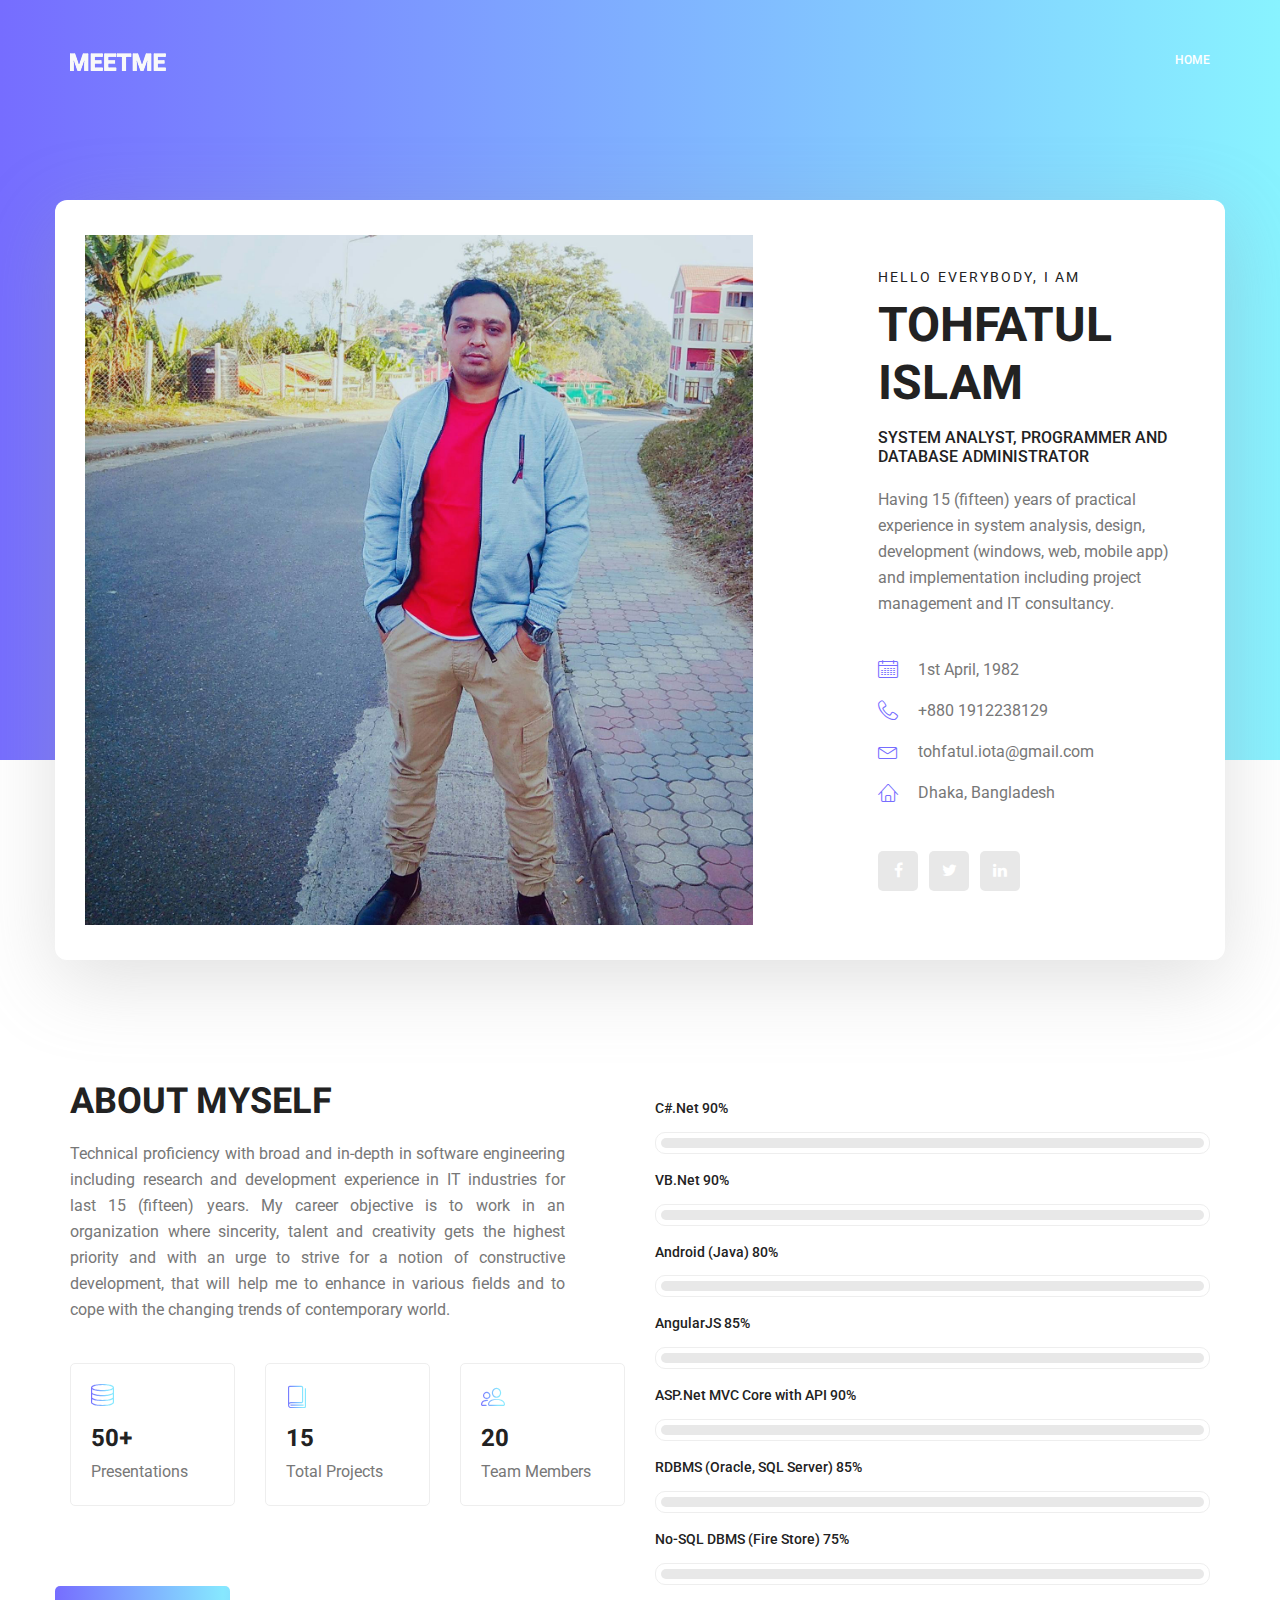
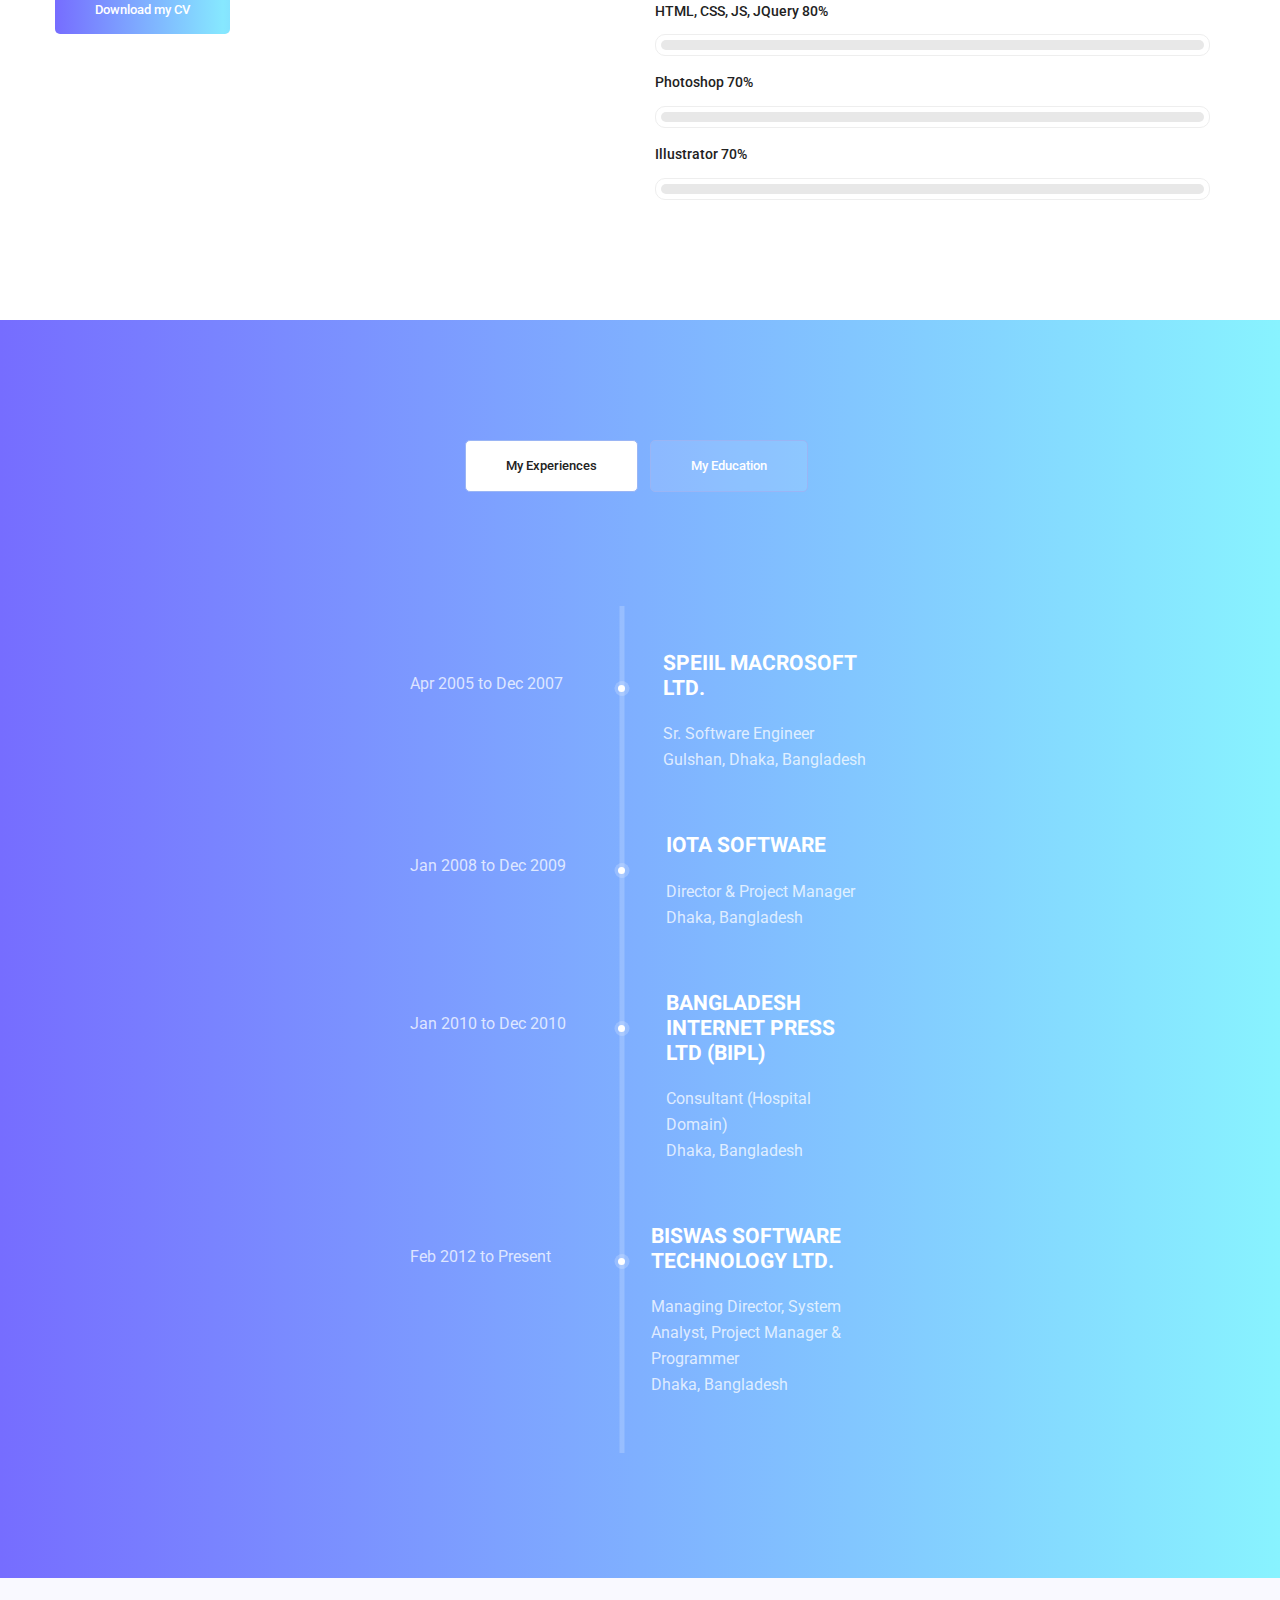
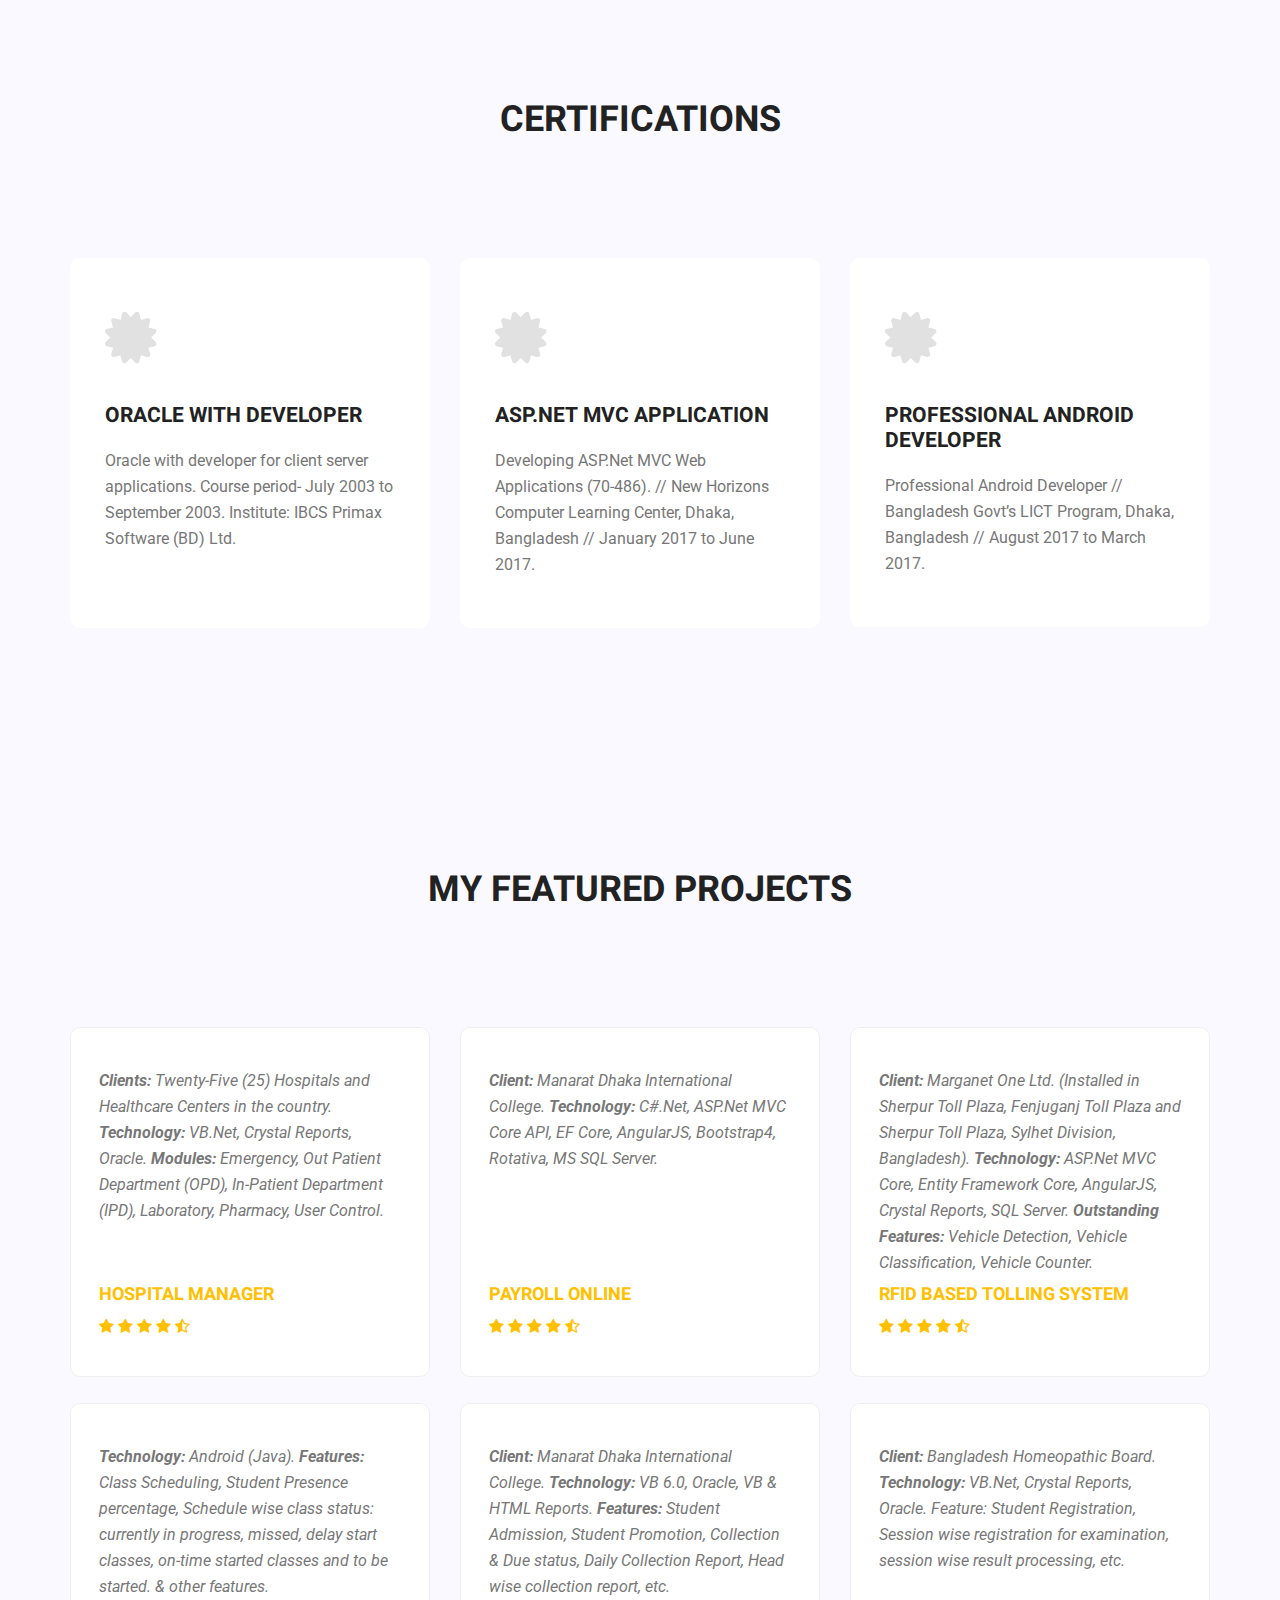
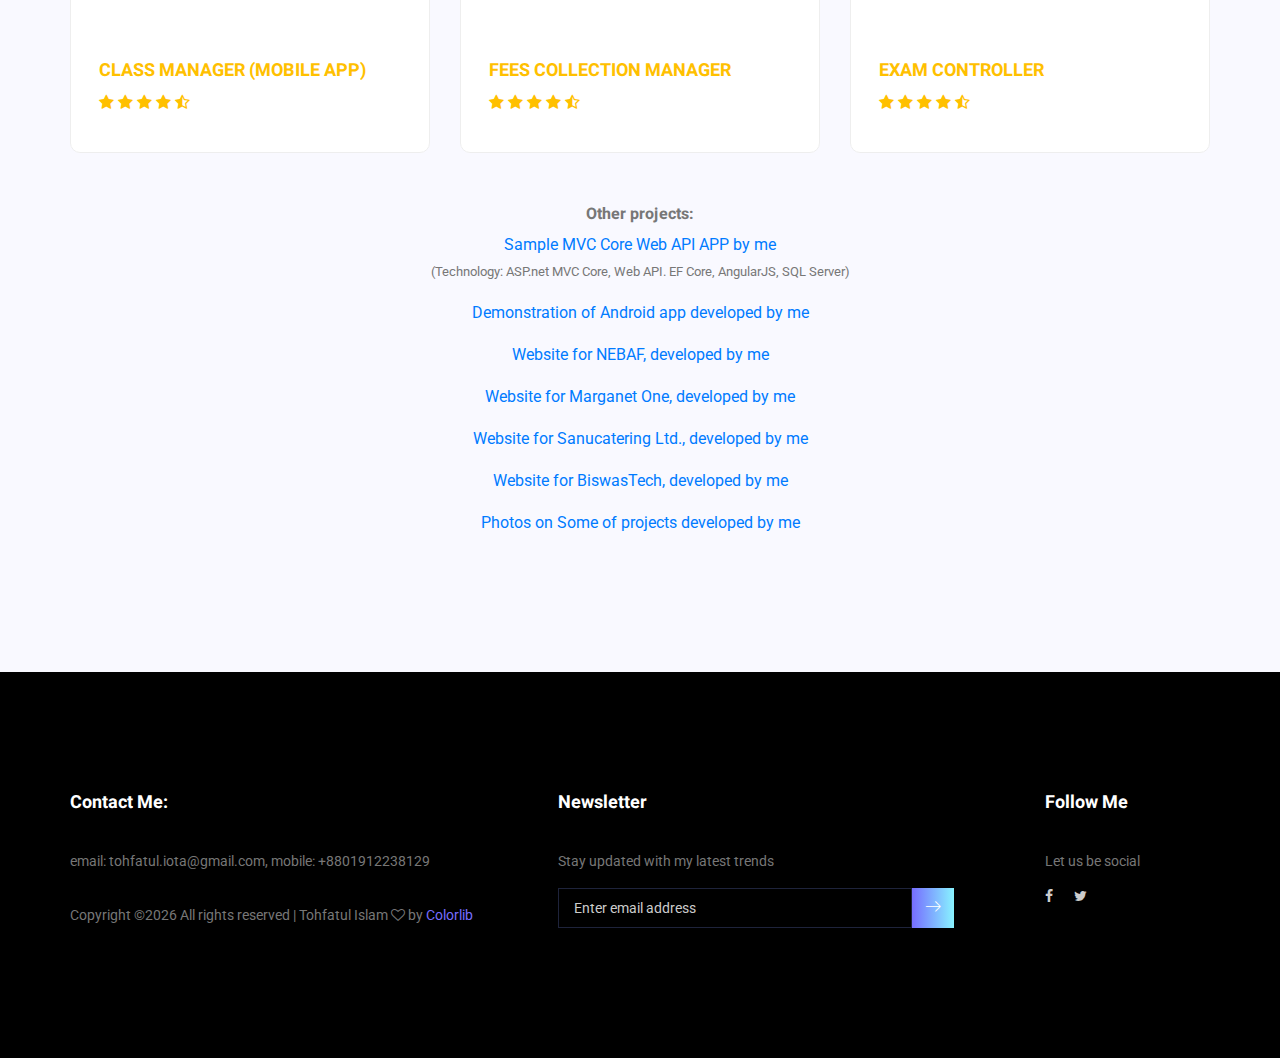
==== index.html @ cbce6e8f "Initial" ====
<!doctype html>
<html lang="en">
    <head>
        <!-- Required meta tags -->
        <meta charset="utf-8">
		<meta name="viewport" content="width=device-width, initial-scale=1, shrink-to-fit=no">
		<meta name="author" content="Tohfatul Islam, Mob- 01912238129" />
		<meta name="description" content="Software Engineer, Bangladeshi Software Engineer, Dot Net Developer in Bangladesh, 
		Software Development in Bangladesh, Bangladeshi Web Developer, Professional web developer in bangladesh, Mobile App Developer in Bangladesh, Android Expert in Bangladesh, Bangladeshi Expert Programmer" />
        <link rel="icon" href="img/favicon.png" type="image/png">
        <title>Tohfatul Islam</title>
        <!-- Bootstrap CSS -->
        <link rel="stylesheet" href="css/bootstrap.css">
        <link rel="stylesheet" href="vendors/linericon/style.css">
        <link rel="stylesheet" href="css/font-awesome.min.css">
        <link rel="stylesheet" href="vendors/owl-carousel/owl.carousel.min.css">
        <link rel="stylesheet" href="vendors/lightbox/simpleLightbox.css">
        <link rel="stylesheet" href="vendors/nice-select/css/nice-select.css">
        <link rel="stylesheet" href="vendors/animate-css/animate.css">
        <link rel="stylesheet" href="vendors/popup/magnific-popup.css">
        <link rel="stylesheet" href="vendors/flaticon/flaticon.css">
        <!-- main css -->
        <link rel="stylesheet" href="css/style.css">
        <link rel="stylesheet" href="css/responsive.css">
    </head>
    <body>
        
        <!--================Header Menu Area =================-->
        <header class="header_area">
            <div class="main_menu">
            	<nav class="navbar navbar-expand-lg navbar-light">
					<div class="container box_1620">
						<!-- Brand and toggle get grouped for better mobile display -->
						<a class="navbar-brand logo_h" href="index.html"><img src="img/logo.png" alt=""></a>
						<button class="navbar-toggler" type="button" data-toggle="collapse" data-target="#navbarSupportedContent" aria-controls="navbarSupportedContent" aria-expanded="false" aria-label="Toggle navigation">
							<span class="icon-bar"></span>
							<span class="icon-bar"></span>
							<span class="icon-bar"></span>
						</button>
						<!-- Collect the nav links, forms, and other content for toggling -->
						<div class="collapse navbar-collapse offset" id="navbarSupportedContent">
							<ul class="nav navbar-nav menu_nav ml-auto">
								<li class="nav-item active"><a class="nav-link" href="index.html">Home</a></li> 
																																
							</ul>
						</div> 
					</div>
            	</nav>
            </div>
        </header>
        <!--================Header Menu Area =================-->
        
        <!--================Home Banner Area =================-->
        <section class="home_banner_area">
           	<div class="container box_1620">
           		<div class="banner_inner d-flex align-items-center">
					<div class="banner_content">
						<div class="media">
							<div class="d-flex">
								<img src="img/pp2.jpg" alt="Tohfatul Islam" height="690" width="668">
							</div>
							<div class="media-body">
								<div class="personal_text">
									<h6>Hello Everybody, I am</h6>
									<h3>Tohfatul Islam</h3>
									<h4>System Analyst, Programmer and Database Administrator</h4>
									<p>Having 15 (fifteen) years of practical experience in system analysis, design, development (windows, web, mobile app) and implementation including project management and IT consultancy.</p>
									<ul class="list basic_info">
										<li><a href="#"><i class="lnr lnr-calendar-full"></i> 1st April, 1982</a></li>
										<li><a href="#"><i class="lnr lnr-phone-handset"></i> +880 1912238129</a></li>
										<li><a href="#"><i class="lnr lnr-envelope"></i> tohfatul.iota@gmail.com</a></li>
										<li><a href="#"><i class="lnr lnr-home"></i> Dhaka, Bangladesh</a></li>
									</ul>
									<ul class="list personal_social">
										<li><a href="https://www.facebook.com/tohfatul"><i class="fa fa-facebook"></i></a></li>
										<li><a href="https://twitter.com/TohfatulM"><i class="fa fa-twitter"></i></a></li>
										<li><a href="https://www.linkedin.com/in/tohfatul-islam-b276b016/"><i class="fa fa-linkedin"></i></a></li>
									</ul>
								</div>
							</div>
						</div>
					</div>
				</div>
            </div>
        </section>
        <!--================End Home Banner Area =================-->
        
        <!--================Welcome Area =================-->
        <section class="welcome_area p_120">
        	<div class="container">
        		<div class="row welcome_inner">
        			<div class="col-lg-6">
        				<div class="welcome_text">
        					<h4>About Myself</h4>
        					<p style="text-align:justify">Technical proficiency with broad and in-depth in software engineering including research and development experience in IT industries for last 15 (fifteen) years. My career objective is to work in an organization where sincerity, talent and creativity gets the highest priority and with an urge to strive 
								for a notion of constructive development, that will help me to enhance in various fields and to cope with the changing trends of contemporary world.</p>
        					<div class="row">
        						<div class="col-md-4">
        							<div class="wel_item">
        								<i class="lnr lnr-database"></i>
        								<h4>50+</h4>
        								<p>Presentations</p>
        							</div>
        						</div>
        						<div class="col-md-4">
        							<div class="wel_item">
        								<i class="lnr lnr-book"></i>
        								<h4>15</h4>
        								<p>Total Projects</p>
        							</div>
        						</div>
        						<div class="col-md-4">
        							<div class="wel_item">
        								<i class="lnr lnr-users"></i>
        								<h4>20</h4>
        								<p>Team Members</p>
        							</div>
        						</div>
							</div>
							<div class="row">
									<div class="more_btn">
										<a class="main_btn" href="docs/tohfatul_cv.docx">Download my CV</a>
									</div>								
							</div>
        				</div>
        			</div>
        			<div class="col-lg-6">
        				<div class="tools_expert">
        					<div class="skill_main">
								<div class="skill_item">
									<h4>C#.Net <span class="counter">90</span>%</h4>
									<div class="progress_br">
										<div class="progress">
											<div class="progress-bar" role="progressbar" aria-valuenow="90" aria-valuemin="0" aria-valuemax="100"></div>
										</div>
									</div>
								</div>

								<div class="skill_item">
									<h4>VB.Net <span class="counter">90</span>%</h4>
									<div class="progress_br">
										<div class="progress">
											<div class="progress-bar" role="progressbar" aria-valuenow="90" aria-valuemin="0" aria-valuemax="100"></div>
										</div>
									</div>
								</div>

								<div class="skill_item">
									<h4>Android (Java) <span class="counter">80</span>%</h4>
									<div class="progress_br">
										<div class="progress">
											<div class="progress-bar" role="progressbar" aria-valuenow="80" aria-valuemin="0" aria-valuemax="100"></div>
										</div>
									</div>
								</div>

								<div class="skill_item">
									<h4>AngularJS <span class="counter">85</span>%</h4>
									<div class="progress_br">
										<div class="progress">
											<div class="progress-bar" role="progressbar" aria-valuenow="85" aria-valuemin="0" aria-valuemax="100"></div>
										</div>
									</div>
								</div>

								<div class="skill_item">
									<h4>ASP.Net MVC Core with API <span class="counter">90</span>%</h4>
									<div class="progress_br">
										<div class="progress">
											<div class="progress-bar" role="progressbar" aria-valuenow="90" aria-valuemin="0" aria-valuemax="100"></div>
										</div>
									</div>
								</div>

								<div class="skill_item">
									<h4>RDBMS (Oracle, SQL Server) <span class="counter">85</span>%</h4>
									<div class="progress_br">
										<div class="progress">
											<div class="progress-bar" role="progressbar" aria-valuenow="85" aria-valuemin="0" aria-valuemax="100"></div>
										</div>
									</div>
								</div>

								<div class="skill_item">
									<h4>No-SQL DBMS (Fire Store) <span class="counter">75</span>%</h4>
									<div class="progress_br">
										<div class="progress">
											<div class="progress-bar" role="progressbar" aria-valuenow="75" aria-valuemin="0" aria-valuemax="100"></div>
										</div>
									</div>
								</div>

								<div class="skill_item">
									<h4>HTML, CSS, JS, JQuery <span class="counter">80</span>%</h4>
									<div class="progress_br">
										<div class="progress">
											<div class="progress-bar" role="progressbar" aria-valuenow="80" aria-valuemin="0" aria-valuemax="100"></div>
										</div>
									</div>
								</div>

								<div class="skill_item">
									<h4>Photoshop <span class="counter">70</span>%</h4>
									<div class="progress_br">
										<div class="progress">
											<div class="progress-bar" role="progressbar" aria-valuenow="70" aria-valuemin="0" aria-valuemax="100"></div>
										</div>
									</div>
								</div>
								<div class="skill_item">
									<h4>Illustrator <span class="counter">70</span>%</h4>
									<div class="progress_br">
										<div class="progress">
											<div class="progress-bar" role="progressbar" aria-valuenow="70" aria-valuemin="0" aria-valuemax="100"></div>
										</div>
									</div>
								</div>
																
							</div>
        				</div>
        			</div>
        		</div>
        	</div>
        </section>
        <!--================End Welcome Area =================-->
        
        <!--================My Tabs Area =================-->
        <section class="mytabs_area p_120">
        	<div class="container">
        		<div class="tabs_inner">
					<ul class="nav nav-tabs" id="myTab" role="tablist">
						<li class="nav-item">
							<a class="nav-link active" id="home-tab" data-toggle="tab" href="#home" role="tab" aria-controls="home" aria-selected="true">My Experiences</a>
						</li>
						<li class="nav-item">
							<a class="nav-link" id="profile-tab" data-toggle="tab" href="#profile" role="tab" aria-controls="profile" aria-selected="false">My Education</a>
						</li>
					</ul>
					<div class="tab-content" id="myTabContent">
						<div class="tab-pane fade show active" id="home" role="tabpanel" aria-labelledby="home-tab">
							<ul class="list">
								<li>
									<span></span>
									<div class="media">
										<div class="d-flex">
											<p>Apr 2005 to Dec 2007</p>
										</div>
										<div class="media-body">
											<h4>Speiil MACrosoft Ltd.</h4>
											<p>Sr. Software Engineer <br />Gulshan, Dhaka, Bangladesh</p>
										</div>
									</div>
								</li>
								
								<li>
								<span></span>
									<div class="media">
										<div class="d-flex">
											<p>Jan 2008 to Dec 2009</p>
										</div>
										<div class="media-body">
											<h4>IOTA Software</h4>
											<p>Director &amp; Project Manager <br />Dhaka, Bangladesh</p>
										</div>
									</div>
								</li>
								<li>
									<span></span>
									<div class="media">
										<div class="d-flex">
											<p>Jan 2010 to Dec 2010</p>
										</div>
										<div class="media-body">
											<h4>Bangladesh Internet Press Ltd (BIPL) </h4>
											<p>Consultant (Hospital Domain) <br />Dhaka, Bangladesh</p>
										</div>
									</div>
								</li>
								<li>
								<span></span>
									<div class="media">
										<div class="d-flex">
											<p>Feb 2012 to Present</p>
										</div>
										<div class="media-body">
											<h4>Biswas Software Technology Ltd.</h4>
											<p>Managing Director, System Analyst, Project Manager  &amp; Programmer <br />Dhaka, Bangladesh</p>
										</div>
									</div>
								</li>
										
							</ul>
						</div>
						<div class="tab-pane fade" id="profile" role="tabpanel" aria-labelledby="profile-tab">
							<ul class="list">
								<li>
									<span></span>
									<div class="media">
										<div class="d-flex">
											<p>2017 to 2011 &nbsp;&nbsp;&nbsp;&nbsp;&nbsp;&nbsp;&nbsp;&nbsp;&nbsp;&nbsp;&nbsp;&nbsp;&nbsp;&nbsp;</p>
										</div>
										<div class="media-body">
											<h4>BSc- Computer Science &amp; Engineering</h4>
											<p>United International University <br />Dhaka, Bangladesh</p>
										</div>
									</div>
								</li>
								<li>
									<span></span>
									<div class="media">
										<div class="d-flex">
											<p>2002 to 2005 &nbsp;&nbsp;&nbsp;&nbsp;&nbsp;&nbsp;&nbsp;&nbsp;&nbsp;&nbsp;&nbsp;&nbsp;&nbsp;&nbsp;</p>
										</div>
										<div class="media-body">
											<h4>International Diploma in Computer Studies (IDCS)</h4>
											<p>IBCS Primax, Dhaka <br />NCC Education, UK.</p>
										</div>
									</div>
								</li>
								<li>
								<span></span>
									<div class="media">
										<div class="d-flex">
											<p>2003 to 2004 &nbsp;&nbsp;&nbsp;&nbsp;&nbsp;&nbsp;&nbsp;&nbsp;&nbsp;&nbsp;&nbsp;&nbsp;&nbsp;&nbsp;</p>
										</div>
										<div class="media-body">
											<h4>International Advanced Diploma in Computer Studies (IADCS)</h4>
											<p>IBCS Primax, Dhaka <br />NCC Education, UK.</p>
										</div>
									</div>
								</li>

								<li>
								<span></span>
									<div class="media">
										<div class="d-flex">
											<p>1997 to 1999 &nbsp;&nbsp;&nbsp;&nbsp;&nbsp;&nbsp;&nbsp;&nbsp;&nbsp;&nbsp;&nbsp;&nbsp;&nbsp;&nbsp;</p>
										</div>
										<div class="media-body">
											<h4>Higher Secondary School Certificate - Science</h4>
											<p>Kushtia Govt. College <br />Jessore Board, Bangladesh</p>
										</div>
									</div>
								</li>

								<li>
								<span></span>
									<div class="media">
										<div class="d-flex">
											<p>1995 to 1997 &nbsp;&nbsp;&nbsp;&nbsp;&nbsp;&nbsp;&nbsp;&nbsp;&nbsp;&nbsp;&nbsp;&nbsp;&nbsp;&nbsp;</p>
										</div>
										<div class="media-body">
											<h4>Secondary School Certificate - Science</h4>
											<p>Harinarayanpur High School <br />Jessore Board, Bangladesh</p>
										</div>
									</div>
								</li>
							</ul>
						</div>
					</div>
        		</div>
        	</div>
        </section>
        <!--================End My Tabs Area =================-->
        
        <!--================Feature Area =================-->
        <section class="feature_area p_120">
        	<div class="container">
        		<div class="main_title">
        			<h2>Certifications</h2>
        			<p>&nbsp;</p>
        		</div>
        		<div class="feature_inner row">
        			<div class="col-lg-4 col-md-6">
        				<div class="feature_item">
							<i class="fa fa-certificate"></i>
        					<h4>Oracle with Developer</h4>
							<p>Oracle with developer for client server applications. Course period- July 2003 to September 2003. Institute: IBCS Primax Software (BD) Ltd.</p>
							<p>&nbsp;</p>
        				</div>
        			</div>
        			<div class="col-lg-4 col-md-6">
        				<div class="feature_item">
							<i class="fa fa-certificate"></i>
        					<h4>ASP.Net MVC Application</h4>
        					<p>Developing ASP.Net MVC Web Applications (70-486).  //  New Horizons Computer Learning Center, Dhaka, Bangladesh  // January 2017 to June 2017.</p>
        				</div>
        			</div>
        			<div class="col-lg-4 col-md-6">
        				<div class="feature_item">
							<i class="fa fa-certificate"></i>
        					<h4>Professional Android Developer</h4>
        					<p>Professional Android Developer // Bangladesh Govt’s LICT Program, Dhaka, Bangladesh  //  August 2017 to March 2017.</p>
        				</div>
        			</div>
        		</div>
        	</div>
        </section>
        <!--================End Feature Area =================-->
        
        
        <!--================Testimonials Area =================-->
        <section class="testimonials_area p_120">
        	<div class="container">
        		<div class="main_title">
        			<h2>My Featured Projects</h2>
        			<p>&nbsp;</p>
        		</div>
        		<div class="testi_inner">
					<div class="testi_slider owl-carousel">
						<div class="item">
							<div class="testi_item" style="height:350px;">
								<p style="height:200px;"><strong>Clients:</strong> Twenty-Five (25) Hospitals and Healthcare Centers in the country. <strong>Technology:</strong> VB.Net, Crystal Reports, Oracle. <strong>Modules:</strong> Emergency, Out Patient Department
									(OPD), In-Patient Department (IPD), Laboratory, Pharmacy, User Control.</p>													
								
								<h4><a href="https://drive.google.com/drive/folders/1x3-7pm86Y2NKz7w_tP2JR-B1oB1Tk9ny?usp=sharing" target="_blank">Hospital Manager</a></h4>
								<a href="#"><i class="fa fa-star"></i></a>
								<a href="#"><i class="fa fa-star"></i></a>
								<a href="#"><i class="fa fa-star"></i></a>
								<a href="#"><i class="fa fa-star"></i></a>
								<a href="#"><i class="fa fa-star-half-o"></i></a>
							</div>
						</div>
						<div class="item">
							<div class="testi_item" style="height:350px;">
								<p style="height:200px;"><strong>Client:</strong> Manarat Dhaka International College. <strong>Technology:</strong> C#.Net, ASP.Net MVC Core API, EF Core, AngularJS, Bootstrap4, Rotativa, MS SQL Server. </p>													
							
								<h4><a href="https://www.payrollonline.somee.com" target="_blank">Payroll Online<a></h4>
								<a href="#"><i class="fa fa-star"></i></a>
								<a href="#"><i class="fa fa-star"></i></a>
								<a href="#"><i class="fa fa-star"></i></a>
								<a href="#"><i class="fa fa-star"></i></a>
								<a href="#"><i class="fa fa-star-half-o"></i></a>
							</div>
						</div>
						<div class="item">
							<div class="testi_item" style="height:350px;">
								<p style="height:200px;"><strong>Client:</strong> Marganet One Ltd. (Installed in Sherpur Toll Plaza, Fenjuganj Toll Plaza and Sherpur Toll Plaza, Sylhet Division, Bangladesh). 
									<strong>Technology:</strong> ASP.Net MVC Core, Entity Framework Core, AngularJS, Crystal Reports, SQL Server. 
									<strong>Outstanding Features:</strong> Vehicle Detection, Vehicle Classification, Vehicle Counter.</p>
								<h4><a href="https://drive.google.com/drive/folders/1TxNTD0Ap6zRzlhli_83hbjJcMQy8YpSq?usp=sharing" target="_blank">RFID based Tolling System</a></h4>
								<a href="#"><i class="fa fa-star"></i></a>
								<a href="#"><i class="fa fa-star"></i></a>
								<a href="#"><i class="fa fa-star"></i></a>
								<a href="#"><i class="fa fa-star"></i></a>
								<a href="#"><i class="fa fa-star-half-o"></i></a>
							</div>
						</div>
												
					</div>
                    <br/>
					<div class="testi_inner">
						<div class="testi_slider owl-carousel">
							<div class="item">
								<div class="testi_item" style="height:350px;">
									<p style="height:200px;"><strong>Technology:</strong> Android (Java). <strong>Features:</strong> Class Scheduling, Student Presence percentage, Schedule wise class status: currently in progress, missed, delay start classes, on-time started classes and to be started. 
										&amp; other features.
									</p>								
									
									<h4><a href="https://youtu.be/Wln2hZe55jo" target="_blank">Class Manager (Mobile App)</a></h4>
									<a href="#"><i class="fa fa-star"></i></a>
									<a href="#"><i class="fa fa-star"></i></a>
									<a href="#"><i class="fa fa-star"></i></a>
									<a href="#"><i class="fa fa-star"></i></a>
									<a href="#"><i class="fa fa-star-half-o"></i></a>
								</div>
							</div>
							
							<div class="item">
								<div class="testi_item" style="height:350px;">
									<p style="height:200px;"><strong>Client:</strong> Manarat Dhaka International College. <strong>Technology:</strong> VB 6.0, Oracle, VB &amp; HTML Reports. <strong>Features:</strong> Student Admission, Student Promotion, Collection 
										&amp; Due status, Daily Collection Report, Head wise collection report, etc.
									</p>								
									
									<h4><a href="https://drive.google.com/drive/folders/1Y5Fyh3afI-v2z1y1Sg03_Yk98Nucixxb?usp=sharing" target="_blank">Fees Collection Manager</a></h4>
									<a href="#"><i class="fa fa-star"></i></a>
									<a href="#"><i class="fa fa-star"></i></a>
									<a href="#"><i class="fa fa-star"></i></a>
									<a href="#"><i class="fa fa-star"></i></a>
									<a href="#"><i class="fa fa-star-half-o"></i></a>
								</div>
							</div>
						
							<div class="item">
								<div class="testi_item" style="height:350px;">
									<p style="height:200px;"><strong>Client:</strong> Bangladesh Homeopathic Board. <strong>Technology: </strong> VB.Net, Crystal Reports, Oracle. Feature: Student Registration, Session wise registration for examination,
										session wise result processing, etc.
									</p>
											
									<h4><a href="https://drive.google.com/drive/folders/1DvibEhzKvLh0lAuGqVf0GYRTJJt71q_S?usp=sharing" target="_blank">Exam Controller</a></h4>
									<a href="#"><i class="fa fa-star"></i></a>
									<a href="#"><i class="fa fa-star"></i></a>
									<a href="#"><i class="fa fa-star"></i></a>
									<a href="#"><i class="fa fa-star"></i></a>
									<a href="#"><i class="fa fa-star-half-o"></i></a>
								</div>
							</div>
						</div>
					</div>
					<br>
					<br>

					<div class="text-center">
							<h5>Other projects:</h5>
						<p><a href="https://youtu.be/bDq18hqsyz0" target="_blank">Sample MVC Core Web API APP by me</a> <br><span class="small">(Technology: ASP.net MVC Core, Web API. EF Core, AngularJS, SQL Server)</span></p>
						<p> <a href="https://youtu.be/Wln2hZe55jo"  target="_blank">Demonstration of Android app developed by me</a></p>
						<p> <a href="http://nebaf.us/"  target="_blank">Website for NEBAF, developed by me</a>  </p>
						<p><a href="http://marganetone.com/" target="_blank">Website for Marganet One, developed by me</a></p>
						<p><a href="http://sanucatering.com/" target="_blank">Website for Sanucatering Ltd., developed by me</a></p>
						<p><a href="http://biswastech.com/" target="_blank">Website for BiswasTech, developed by me</a></p>
						<p><a href="https://drive.google.com/open?id=1mpWMTAWspR2OeYb10xmoBkICe3zt8Ch8" target="_blank">Photos on Some of projects developed by me</a></p>

					</div>
        		</div>
			</div>
        </section>
        <!--================End Testimonials Area =================-->
        
        <!--================Footer Area =================-->
        <footer class="footer_area p_120">
        	<div class="container">
        		<div class="row footer_inner">
        			<div class="col-lg-5 col-sm-6">
        				<aside class="f_widget ab_widget">
        					<div class="f_title">
        						<h3>Contact Me:</h3>
        					</div>
        					<p>email: tohfatul.iota@gmail.com, mobile: +8801912238129</p>
        					<p><!-- Link back to Colorlib can't be removed. Template is licensed under CC BY 3.0. -->
Copyright &copy;<script>document.write(new Date().getFullYear());</script> All rights reserved | Tohfatul Islam <i class="fa fa-heart-o" aria-hidden="true"></i> by <a href="https://colorlib.com" target="_blank">Colorlib</a>
<!-- Link back to Colorlib can't be removed. Template is licensed under CC BY 3.0. --></p>
        				</aside>
        			</div>
        			<div class="col-lg-5 col-sm-6">
        				<aside class="f_widget news_widget">
        					<div class="f_title">
        						<h3>Newsletter</h3>
        					</div>
        					<p>Stay updated with my latest trends</p>
        					<div id="mc_embed_signup">
                                <form target="_blank" action="https://spondonit.us12.list-manage.com/subscribe/post?u=1462626880ade1ac87bd9c93a&amp;id=92a4423d01" method="get" class="subscribe_form relative">
                                	<div class="input-group d-flex flex-row">
                                        <input name="EMAIL" placeholder="Enter email address" onfocus="this.placeholder = ''" onblur="this.placeholder = 'Email Address '" required="" type="email">
                                        <button class="btn sub-btn"><span class="lnr lnr-arrow-right"></span></button>		
                                    </div>				
                                    <div class="mt-10 info"></div>
                                </form>
                            </div>
        				</aside>
        			</div>
        			<div class="col-lg-2">
        				<aside class="f_widget social_widget">
        					<div class="f_title">
        						<h3>Follow Me</h3>
        					</div>
        					<p>Let us be social</p>
        					<ul class="list">
        						<li><a href="https://www.facebook.com/tohfatul"><i class="fa fa-facebook"></i></a></li>
        						<li><a href="https://twitter.com/TohfatulM"><i class="fa fa-twitter"></i></a></li>  						
        					</ul>
        				</aside>
        			</div>
        		</div>
        	</div>
        </footer>
        <!--================End Footer Area =================-->
        
        
        
        
        
        
        <!-- Optional JavaScript -->
        <!-- jQuery first, then Popper.js, then Bootstrap JS -->
        <script src="js/jquery-3.3.1.min.js"></script>
        <script src="js/popper.js"></script>
        <script src="js/bootstrap.min.js"></script>
        <script src="js/stellar.js"></script>
        <script src="vendors/lightbox/simpleLightbox.min.js"></script>
        <script src="vendors/nice-select/js/jquery.nice-select.min.js"></script>
        <script src="vendors/isotope/imagesloaded.pkgd.min.js"></script>
        <script src="vendors/isotope/isotope.pkgd.min.js"></script>
        <script src="vendors/owl-carousel/owl.carousel.min.js"></script>
        <script src="vendors/popup/jquery.magnific-popup.min.js"></script>
        <script src="js/jquery.ajaxchimp.min.js"></script>
        <script src="vendors/counter-up/jquery.waypoints.min.js"></script>
        <script src="vendors/counter-up/jquery.counterup.min.js"></script>
        <script src="js/mail-script.js"></script>
        <script src="js/theme.js"></script>
    </body>
</html>
---- vendors/linericon/style.css ----
@font-face {
	font-family: 'Linearicons-Free';
	src:url('fonts/Linearicons-Free.eot?w118d');
	src:url('fonts/Linearicons-Free.eot?#iefixw118d') format('embedded-opentype'),
		url('fonts/Linearicons-Free.woff2?w118d') format('woff2'),
		url('fonts/Linearicons-Free.woff?w118d') format('woff'),
		url('fonts/Linearicons-Free.ttf?w118d') format('truetype'),
		url('fonts/Linearicons-Free.svg?w118d#Linearicons-Free') format('svg');
	font-weight: normal;
	font-style: normal;
}

.lnr {
	font-family: 'Linearicons-Free';
	speak: none;
	font-style: normal;
	font-weight: normal;
	font-variant: normal;
	text-transform: none;
	line-height: 1;

	/* Better Font Rendering =========== */
	-webkit-font-smoothing: antialiased;
	-moz-osx-font-smoothing: grayscale;
}

.lnr-home:before {
	content: "\e800";
}
.lnr-apartment:before {
	content: "\e801";
}
.lnr-pencil:before {
	content: "\e802";
}
.lnr-magic-wand:before {
	content: "\e803";
}
.lnr-drop:before {
	content: "\e804";
}
.lnr-lighter:before {
	content: "\e805";
}
.lnr-poop:before {
	content: "\e806";
}
.lnr-sun:before {
	content: "\e807";
}
.lnr-moon:before {
	content: "\e808";
}
.lnr-cloud:before {
	content: "\e809";
}
.lnr-cloud-upload:before {
	content: "\e80a";
}
.lnr-cloud-download:before {
	content: "\e80b";
}
.lnr-cloud-sync:before {
	content: "\e80c";
}
.lnr-cloud-check:before {
	content: "\e80d";
}
.lnr-database:before {
	content: "\e80e";
}
.lnr-lock:before {
	content: "\e80f";
}
.lnr-cog:before {
	content: "\e810";
}
.lnr-trash:before {
	content: "\e811";
}
.lnr-dice:before {
	content: "\e812";
}
.lnr-heart:before {
	content: "\e813";
}
.lnr-star:before {
	content: "\e814";
}
.lnr-star-half:before {
	content: "\e815";
}
.lnr-star-empty:before {
	content: "\e816";
}
.lnr-flag:before {
	content: "\e817";
}
.lnr-envelope:before {
	content: "\e818";
}
.lnr-paperclip:before {
	content: "\e819";
}
.lnr-inbox:before {
	content: "\e81a";
}
.lnr-eye:before {
	content: "\e81b";
}
.lnr-printer:before {
	content: "\e81c";
}
.lnr-file-empty:before {
	content: "\e81d";
}
.lnr-file-add:before {
	content: "\e81e";
}
.lnr-enter:before {
	content: "\e81f";
}
.lnr-exit:before {
	content: "\e820";
}
.lnr-graduation-hat:before {
	content: "\e821";
}
.lnr-license:before {
	content: "\e822";
}
.lnr-music-note:before {
	content: "\e823";
}
.lnr-film-play:before {
	content: "\e824";
}
.lnr-camera-video:before {
	content: "\e825";
}
.lnr-camera:before {
	content: "\e826";
}
.lnr-picture:before {
	content: "\e827";
}
.lnr-book:before {
	content: "\e828";
}
.lnr-bookmark:before {
	content: "\e829";
}
.lnr-user:before {
	content: "\e82a";
}
.lnr-users:before {
	content: "\e82b";
}
.lnr-shirt:before {
	content: "\e82c";
}
.lnr-store:before {
	content: "\e82d";
}
.lnr-cart:before {
	content: "\e82e";
}
.lnr-tag:before {
	content: "\e82f";
}
.lnr-phone-handset:before {
	content: "\e830";
}
.lnr-phone:before {
	content: "\e831";
}
.lnr-pushpin:before {
	content: "\e832";
}
.lnr-map-marker:before {
	content: "\e833";
}
.lnr-map:before {
	content: "\e834";
}
.lnr-location:before {
	content: "\e835";
}
.lnr-calendar-full:before {
	content: "\e836";
}
.lnr-keyboard:before {
	content: "\e837";
}
.lnr-spell-check:before {
	content: "\e838";
}
.lnr-screen:before {
	content: "\e839";
}
.lnr-smartphone:before {
	content: "\e83a";
}
.lnr-tablet:before {
	content: "\e83b";
}
.lnr-laptop:before {
	content: "\e83c";
}
.lnr-laptop-phone:before {
	content: "\e83d";
}
.lnr-power-switch:before {
	content: "\e83e";
}
.lnr-bubble:before {
	content: "\e83f";
}
.lnr-heart-pulse:before {
	content: "\e840";
}
.lnr-construction:before {
	content: "\e841";
}
.lnr-pie-chart:before {
	content: "\e842";
}
.lnr-chart-bars:before {
	content: "\e843";
}
.lnr-gift:before {
	content: "\e844";
}
.lnr-diamond:before {
	content: "\e845";
}
.lnr-linearicons:before {
	content: "\e846";
}
.lnr-dinner:before {
	content: "\e847";
}
.lnr-coffee-cup:before {
	content: "\e848";
}
.lnr-leaf:before {
	content: "\e849";
}
.lnr-paw:before {
	content: "\e84a";
}
.lnr-rocket:before {
	content: "\e84b";
}
.lnr-briefcase:before {
	content: "\e84c";
}
.lnr-bus:before {
	content: "\e84d";
}
.lnr-car:before {
	content: "\e84e";
}
.lnr-train:before {
	content: "\e84f";
}
.lnr-bicycle:before {
	content: "\e850";
}
.lnr-wheelchair:before {
	content: "\e851";
}
.lnr-select:before {
	content: "\e852";
}
.lnr-earth:before {
	content: "\e853";
}
.lnr-smile:before {
	content: "\e854";
}
.lnr-sad:before {
	content: "\e855";
}
.lnr-neutral:before {
	content: "\e856";
}
.lnr-mustache:before {
	content: "\e857";
}
.lnr-alarm:before {
	content: "\e858";
}
.lnr-bullhorn:before {
	content: "\e859";
}
.lnr-volume-high:before {
	content: "\e85a";
}
.lnr-volume-medium:before {
	content: "\e85b";
}
.lnr-volume-low:before {
	content: "\e85c";
}
.lnr-volume:before {
	content: "\e85d";
}
.lnr-mic:before {
	content: "\e85e";
}
.lnr-hourglass:before {
	content: "\e85f";
}
.lnr-undo:before {
	content: "\e860";
}
.lnr-redo:before {
	content: "\e861";
}
.lnr-sync:before {
	content: "\e862";
}
.lnr-history:before {
	content: "\e863";
}
.lnr-clock:before {
	content: "\e864";
}
.lnr-download:before {
	content: "\e865";
}
.lnr-upload:before {
	content: "\e866";
}
.lnr-enter-down:before {
	content: "\e867";
}
.lnr-exit-up:before {
	content: "\e868";
}
.lnr-bug:before {
	content: "\e869";
}
.lnr-code:before {
	content: "\e86a";
}
.lnr-link:before {
	content: "\e86b";
}
.lnr-unlink:before {
	content: "\e86c";
}
.lnr-thumbs-up:before {
	content: "\e86d";
}
.lnr-thumbs-down:before {
	content: "\e86e";
}
.lnr-magnifier:before {
	content: "\e86f";
}
.lnr-cross:before {
	content: "\e870";
}
.lnr-menu:before {
	content: "\e871";
}
.lnr-list:before {
	content: "\e872";
}
.lnr-chevron-up:before {
	content: "\e873";
}
.lnr-chevron-down:before {
	content: "\e874";
}
.lnr-chevron-left:before {
	content: "\e875";
}
.lnr-chevron-right:before {
	content: "\e876";
}
.lnr-arrow-up:before {
	content: "\e877";
}
.lnr-arrow-down:before {
	content: "\e878";
}
.lnr-arrow-left:before {
	content: "\e879";
}
.lnr-arrow-right:before {
	content: "\e87a";
}
.lnr-move:before {
	content: "\e87b";
}
.lnr-warning:before {
	content: "\e87c";
}
.lnr-question-circle:before {
	content: "\e87d";
}
.lnr-menu-circle:before {
	content: "\e87e";
}
.lnr-checkmark-circle:before {
	content: "\e87f";
}
.lnr-cross-circle:before {
	content: "\e880";
}
.lnr-plus-circle:before {
	content: "\e881";
}
.lnr-circle-minus:before {
	content: "\e882";
}
.lnr-arrow-up-circle:before {
	content: "\e883";
}
.lnr-arrow-down-circle:before {
	content: "\e884";
}
.lnr-arrow-left-circle:before {
	content: "\e885";
}
.lnr-arrow-right-circle:before {
	content: "\e886";
}
.lnr-chevron-up-circle:before {
	content: "\e887";
}
.lnr-chevron-down-circle:before {
	content: "\e888";
}
.lnr-chevron-left-circle:before {
	content: "\e889";
}
.lnr-chevron-right-circle:before {
	content: "\e88a";
}
.lnr-crop:before {
	content: "\e88b";
}
.lnr-frame-expand:before {
	content: "\e88c";
}
.lnr-frame-contract:before {
	content: "\e88d";
}
.lnr-layers:before {
	content: "\e88e";
}
.lnr-funnel:before {
	content: "\e88f";
}
.lnr-text-format:before {
	content: "\e890";
}
.lnr-text-format-remove:before {
	content: "\e891";
}
.lnr-text-size:before {
	content: "\e892";
}
.lnr-bold:before {
	content: "\e893";
}
.lnr-italic:before {
	content: "\e894";
}
.lnr-underline:before {
	content: "\e895";
}
.lnr-strikethrough:before {
	content: "\e896";
}
.lnr-highlight:before {
	content: "\e897";
}
.lnr-text-align-left:before {
	content: "\e898";
}
.lnr-text-align-center:before {
	content: "\e899";
}
.lnr-text-align-right:before {
	content: "\e89a";
}
.lnr-text-align-justify:before {
	content: "\e89b";
}
.lnr-line-spacing:before {
	content: "\e89c";
}
.lnr-indent-increase:before {
	content: "\e89d";
}
.lnr-indent-decrease:before {
	content: "\e89e";
}
.lnr-pilcrow:before {
	content: "\e89f";
}
.lnr-direction-ltr:before {
	content: "\e8a0";
}
.lnr-direction-rtl:before {
	content: "\e8a1";
}
.lnr-page-break:before {
	content: "\e8a2";
}
.lnr-sort-alpha-asc:before {
	content: "\e8a3";
}
.lnr-sort-amount-asc:before {
	content: "\e8a4";
}
.lnr-hand:before {
	content: "\e8a5";
}
.lnr-pointer-up:before {
	content: "\e8a6";
}
.lnr-pointer-right:before {
	content: "\e8a7";
}
.lnr-pointer-down:before {
	content: "\e8a8";
}
.lnr-pointer-left:before {
	content: "\e8a9";
}
---- vendors/lightbox/simpleLightbox.css ----
.slbOverlay, .slbWrapOuter, .slbWrap {
  position: fixed;
  top: 0;
  right: 0;
  bottom: 0;
  left: 0;
}

.slbOverlay {
  overflow: hidden;
  z-index: 2000;
  background-color: #000;
  opacity: 0.7;
  filter: alpha(opacity=70);
  -webkit-animation: slbOverlay 0.5s;
  -moz-animation: slbOverlay 0.5s;
  animation: slbOverlay 0.5s;
}

.slbWrapOuter {
  overflow-x: hidden;
  overflow-y: auto;
  z-index: 2010;
}

.slbWrap {
  position: absolute;
  text-align: center;
}

.slbWrap:before {
  content: "";
  display: inline-block;
  height: 100%;
  vertical-align: middle;
}

.slbContentOuter {
  display: inline-block;
  vertical-align: middle;
  margin: 0px auto;
  padding: 0 1em;
  box-sizing: border-box;
  z-index: 2020;
  text-align: left;
  max-width: 100%;
}

.slbContentEl .slbContentOuter {
  padding: 5em 1em;
}

.slbContent {
  position: relative;
}

.slbContentEl .slbContent {
  -webkit-animation: slbEnter 0.3s;
  -moz-animation: slbEnter 0.3s;
  animation: slbEnter 0.3s;
  background-color: #fff;
  box-shadow: 0 0.2em 1em rgba(0, 0, 0, 0.4);
}

.slbImageWrap {
  -webkit-animation: slbEnter 0.3s;
  -moz-animation: slbEnter 0.3s;
  animation: slbEnter 0.3s;
  position: relative;
}

.slbImageWrap:after {
  content: "";
  position: absolute;
  left: 0;
  right: 0;
  top: 5em;
  bottom: 5em;
  display: block;
  z-index: -1;
  box-shadow: 0 0.2em 1em rgba(0, 0, 0, 0.6);
  background-color: #FFF;
}

.slbImage {
  width: auto;
  max-width: 100%;
  height: auto;
  display: block;
  line-height: 0;
  box-sizing: border-box;
  padding: 5em 0;
  margin: 0 auto;
}

.slbCaption {
  display: inline-block;
  max-width: 100%;
  overflow: hidden;
  text-overflow: ellipsis;
  white-space: nowrap;
  word-wrap: normal;
  font-size: 1.4em;
  position: absolute;
  left: 0;
  right: 0;
  bottom: 0;
  padding: 0.71429em 0;
  color: #fff;
  color: rgba(255, 255, 255, 0.7);
  text-align: center;
}

.slbCloseBtn, .slbArrow {
  margin: 0;
  padding: 0;
  border: 0;
  cursor: pointer;
  background: none;
}

.slbCloseBtn::-moz-focus-inner, .slbArrow::-moz-focus-inner {
  padding: 0;
  border: 0;
}

.slbCloseBtn:hover, .slbArrow:hover {
  opacity: 0.5;
}

.slbCloseBtn:active, .slbArrow:active {
  opacity: 0.8;
}

.slbCloseBtn {
  -webkit-animation: slbEnter 0.3s;
  -moz-animation: slbEnter 0.3s;
  animation: slbEnter 0.3s;
  font-size: 3em;
  width: 1.66667em;
  height: 1.66667em;
  line-height: 1.66667em;
  position: absolute;
  right: -0.33333em;
  top: 0;
  color: #fff;
  color: rgba(255, 255, 255, 0.7);
  text-align: center;
    outline: none;
    box-shadow: none;
}

.slbLoading .slbCloseBtn {
  display: none;
}

.slbLoadingText {
  font-size: 1.4em;
  color: #fff;
  color: rgba(255, 255, 255, 0.9);
}

.slbArrows {
  position: fixed;
  top: 50%;
  left: 0;
  right: 0;
}

.slbLoading .slbArrows {
  display: none;
}

.slbArrow {
  position: absolute;
  top: 50%;
  margin-top: -5em;
  width: 5em;
  height: 10em;
  opacity: 0.7;
  text-indent: -999em;
  overflow: hidden;
    outline: none;
    box-shadow: none;
}

.slbArrow:before {
  content: "";
  position: absolute;
  top: 50%;
  left: 50%;
  margin: -0.8em 0 0 -0.8em;
  border: 0.8em solid transparent;
}

.slbArrow.next {
  right: 0;
}

.slbArrow.next:before {
  border-left-color: #fff;
}

.slbArrow.prev {
  left: 0;
}

.slbArrow.prev:before {
  border-right-color: #fff;
}

.slbIframeCont {
  width: 80em;
  height: 0;
  overflow: hidden;
  padding-top: 56.25%;
  margin: 5em 0;
}

.slbIframe {
  position: absolute;
  top: 0;
  left: 0;
  width: 100%;
  height: 100%;
  box-shadow: 0 0.2em 1em rgba(0, 0, 0, 0.6);
  background: #000;
}

@-webkit-keyframes slbOverlay {
  from {
    opacity: 0;
  }
  to {
    opacity: 0.7;
  }
}

@-moz-keyframes slbOverlay {
  from {
    opacity: 0;
  }
  to {
    opacity: 0.7;
  }
}

@keyframes slbOverlay {
  from {
    opacity: 0;
  }
  to {
    opacity: 0.7;
  }
}

@-webkit-keyframes slbEnter {
  from {
    opacity: 0;
    -webkit-transform: translate3d(0, -1em, 0);
  }
  to {
    opacity: 1;
    -webkit-transform: translate3d(0, 0, 0);
  }
}

@-moz-keyframes slbEnter {
  from {
    opacity: 0;
    -moz-transform: translate3d(0, -1em, 0);
  }
  to {
    opacity: 1;
    -moz-transform: translate3d(0, 0, 0);
  }
}

@keyframes slbEnter {
  from {
    opacity: 0;
    -webkit-transform: translate3d(0, -1em, 0);
    -moz-transform: translate3d(0, -1em, 0);
    -ms-transform: translate3d(0, -1em, 0);
    -o-transform: translate3d(0, -1em, 0);
    transform: translate3d(0, -1em, 0);
  }
  to {
    opacity: 1;
    -webkit-transform: translate3d(0, 0, 0);
    -moz-transform: translate3d(0, 0, 0);
    -ms-transform: translate3d(0, 0, 0);
    -o-transform: translate3d(0, 0, 0);
    transform: translate3d(0, 0, 0);
  }
}
---- vendors/nice-select/css/nice-select.css ----
.nice-select {
  -webkit-tap-highlight-color: transparent;
  background-color: #fff;
  border-radius: 5px;
  border: solid 1px #e8e8e8;
  box-sizing: border-box;
  clear: both;
  cursor: pointer;
  display: block;
  float: left;
  font-family: inherit;
  font-size: 14px;
  font-weight: normal;
  height: 42px;
  line-height: 40px;
  outline: none;
  padding-left: 18px;
  padding-right: 30px;
  position: relative;
  text-align: left !important;
  -webkit-transition: all 0.2s ease-in-out;
  transition: all 0.2s ease-in-out;
  -webkit-user-select: none;
     -moz-user-select: none;
      -ms-user-select: none;
          user-select: none;
  white-space: nowrap;
  width: auto; }
  .nice-select:hover {
    border-color: #dbdbdb; }
  .nice-select:active, .nice-select.open, .nice-select:focus {
    border-color: #999; }
  .nice-select:after {
    border-bottom: 2px solid #999;
    border-right: 2px solid #999;
    content: '';
    display: block;
    height: 5px;
    margin-top: -4px;
    pointer-events: none;
    position: absolute;
    right: 12px;
    top: 50%;
    -webkit-transform-origin: 66% 66%;
        -ms-transform-origin: 66% 66%;
            transform-origin: 66% 66%;
    -webkit-transform: rotate(45deg);
        -ms-transform: rotate(45deg);
            transform: rotate(45deg);
    -webkit-transition: all 0.15s ease-in-out;
    transition: all 0.15s ease-in-out;
    width: 5px; }
  .nice-select.open:after {
    -webkit-transform: rotate(-135deg);
        -ms-transform: rotate(-135deg);
            transform: rotate(-135deg); }
  .nice-select.open .list {
    opacity: 1;
    pointer-events: auto;
    -webkit-transform: scale(1) translateY(0);
        -ms-transform: scale(1) translateY(0);
            transform: scale(1) translateY(0); }
  .nice-select.disabled {
    border-color: #ededed;
    color: #999;
    pointer-events: none; }
    .nice-select.disabled:after {
      border-color: #cccccc; }
  .nice-select.wide {
    width: 100%; }
    .nice-select.wide .list {
      left: 0 !important;
      right: 0 !important; }
  .nice-select.right {
    float: right; }
    .nice-select.right .list {
      left: auto;
      right: 0; }
  .nice-select.small {
    font-size: 12px;
    height: 36px;
    line-height: 34px; }
    .nice-select.small:after {
      height: 4px;
      width: 4px; }
    .nice-select.small .option {
      line-height: 34px;
      min-height: 34px; }
  .nice-select .list {
    background-color: #fff;
    border-radius: 5px;
    box-shadow: 0 0 0 1px rgba(68, 68, 68, 0.11);
    box-sizing: border-box;
    margin-top: 4px;
    opacity: 0;
    overflow: hidden;
    padding: 0;
    pointer-events: none;
    position: absolute;
    top: 100%;
    left: 0;
    -webkit-transform-origin: 50% 0;
        -ms-transform-origin: 50% 0;
            transform-origin: 50% 0;
    -webkit-transform: scale(0.75) translateY(-21px);
        -ms-transform: scale(0.75) translateY(-21px);
            transform: scale(0.75) translateY(-21px);
    -webkit-transition: all 0.2s cubic-bezier(0.5, 0, 0, 1.25), opacity 0.15s ease-out;
    transition: all 0.2s cubic-bezier(0.5, 0, 0, 1.25), opacity 0.15s ease-out;
    z-index: 9; }
    .nice-select .list:hover .option:not(:hover) {
      background-color: transparent !important; }
  .nice-select .option {
    cursor: pointer;
    font-weight: 400;
    line-height: 40px;
    list-style: none;
    min-height: 40px;
    outline: none;
    padding-left: 18px;
    padding-right: 29px;
    text-align: left;
    -webkit-transition: all 0.2s;
    transition: all 0.2s; }
    .nice-select .option:hover, .nice-select .option.focus, .nice-select .option.selected.focus {
      background-color: #f6f6f6; }
    .nice-select .option.selected {
      font-weight: bold; }
    .nice-select .option.disabled {
      background-color: transparent;
      color: #999;
      cursor: default; }

.no-csspointerevents .nice-select .list {
  display: none; }

.no-csspointerevents .nice-select.open .list {
  display: block; }
---- vendors/flaticon/flaticon.css ----
/*
  	Flaticon icon font: Flaticon
  	Creation date: 26/06/2018 17:19
  	*/

@font-face {
  font-family: "Flaticon";
  src: url("./Flaticon.eot");
  src: url("./Flaticon.eot?#iefix") format("embedded-opentype"),
       url("./Flaticon.woff") format("woff"),
       url("./Flaticon.ttf") format("truetype"),
       url("./Flaticon.svg#Flaticon") format("svg");
  font-weight: normal;
  font-style: normal;
}

@media screen and (-webkit-min-device-pixel-ratio:0) {
  @font-face {
    font-family: "Flaticon";
    src: url("./Flaticon.svg#Flaticon") format("svg");
  }
}

[class^="flaticon-"]:before, [class*=" flaticon-"]:before,
[class^="flaticon-"]:after, [class*=" flaticon-"]:after {   
  font-family: Flaticon;
        font-size: 20px;
font-style: normal;
margin-left: 20px;
}

.flaticon-skyline:before { content: "\f100"; }
.flaticon-sketch:before { content: "\f101"; }
.flaticon-city:before { content: "\f102"; }
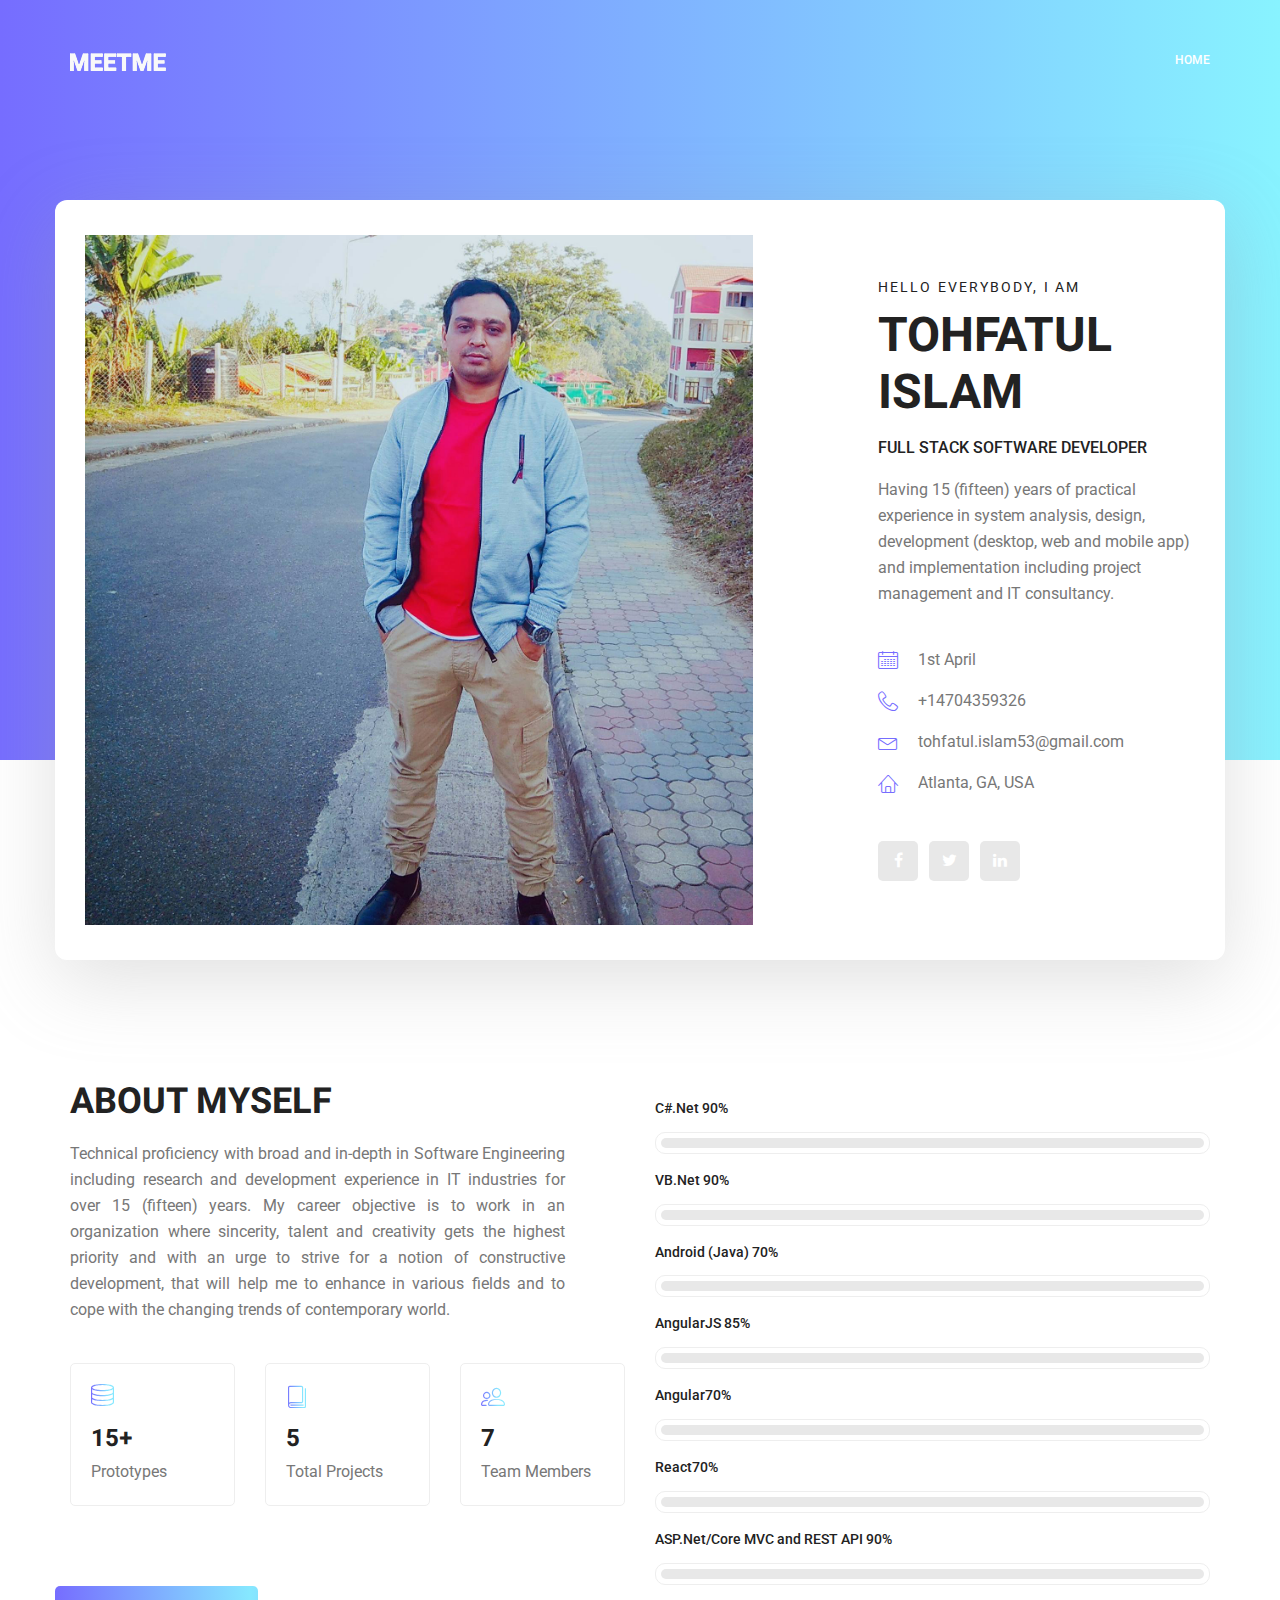
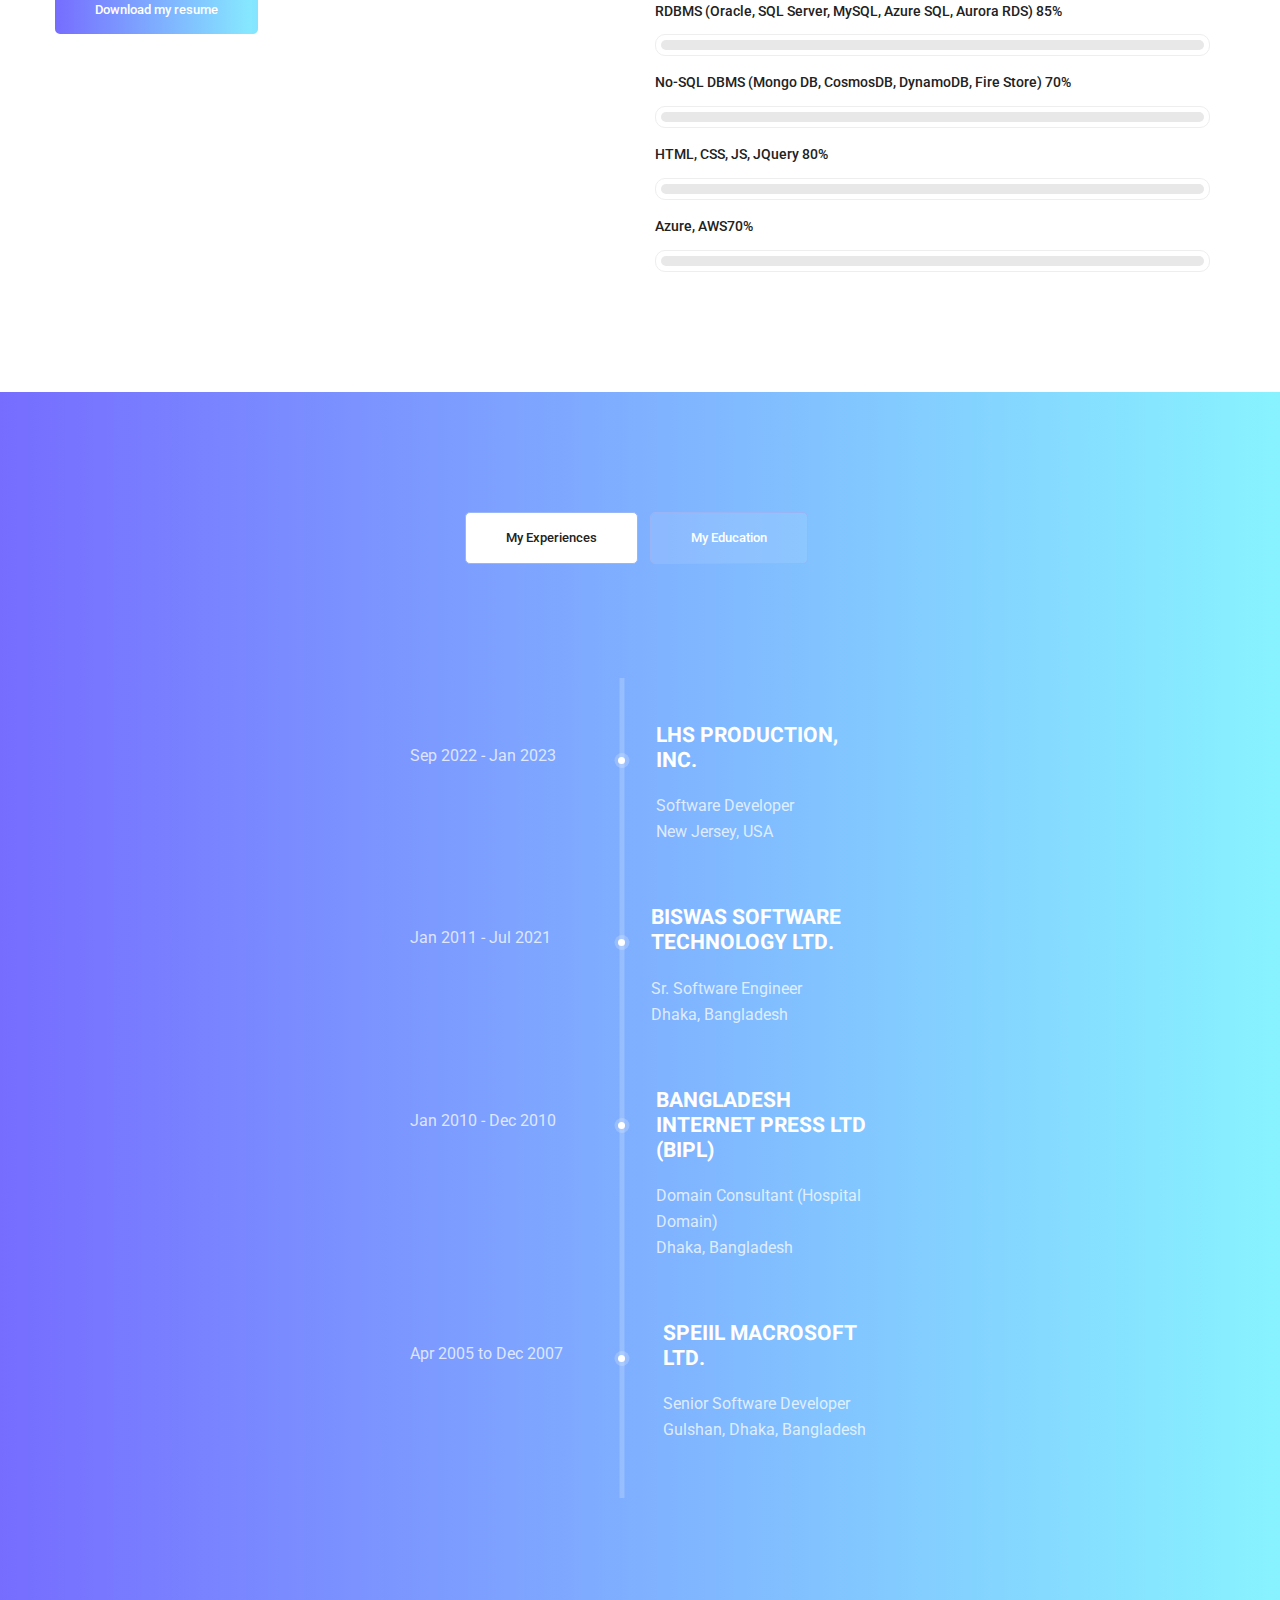
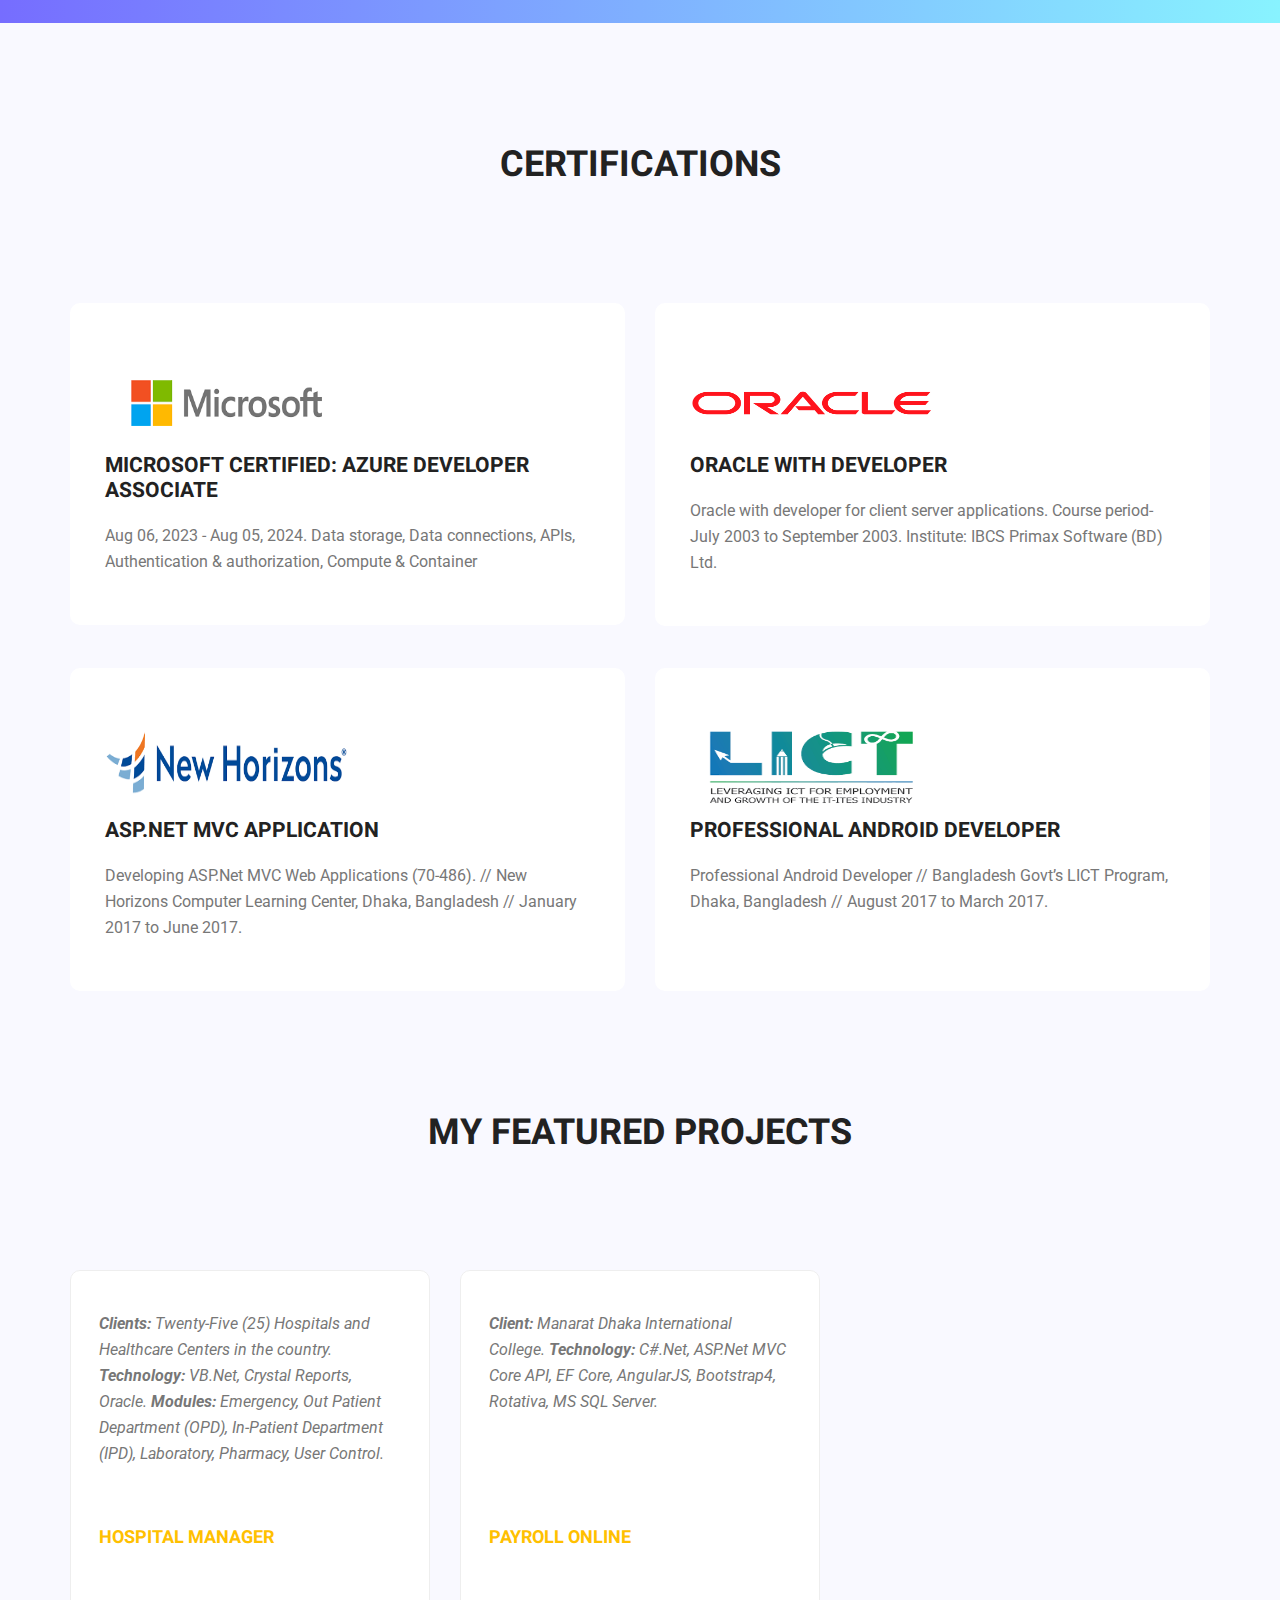
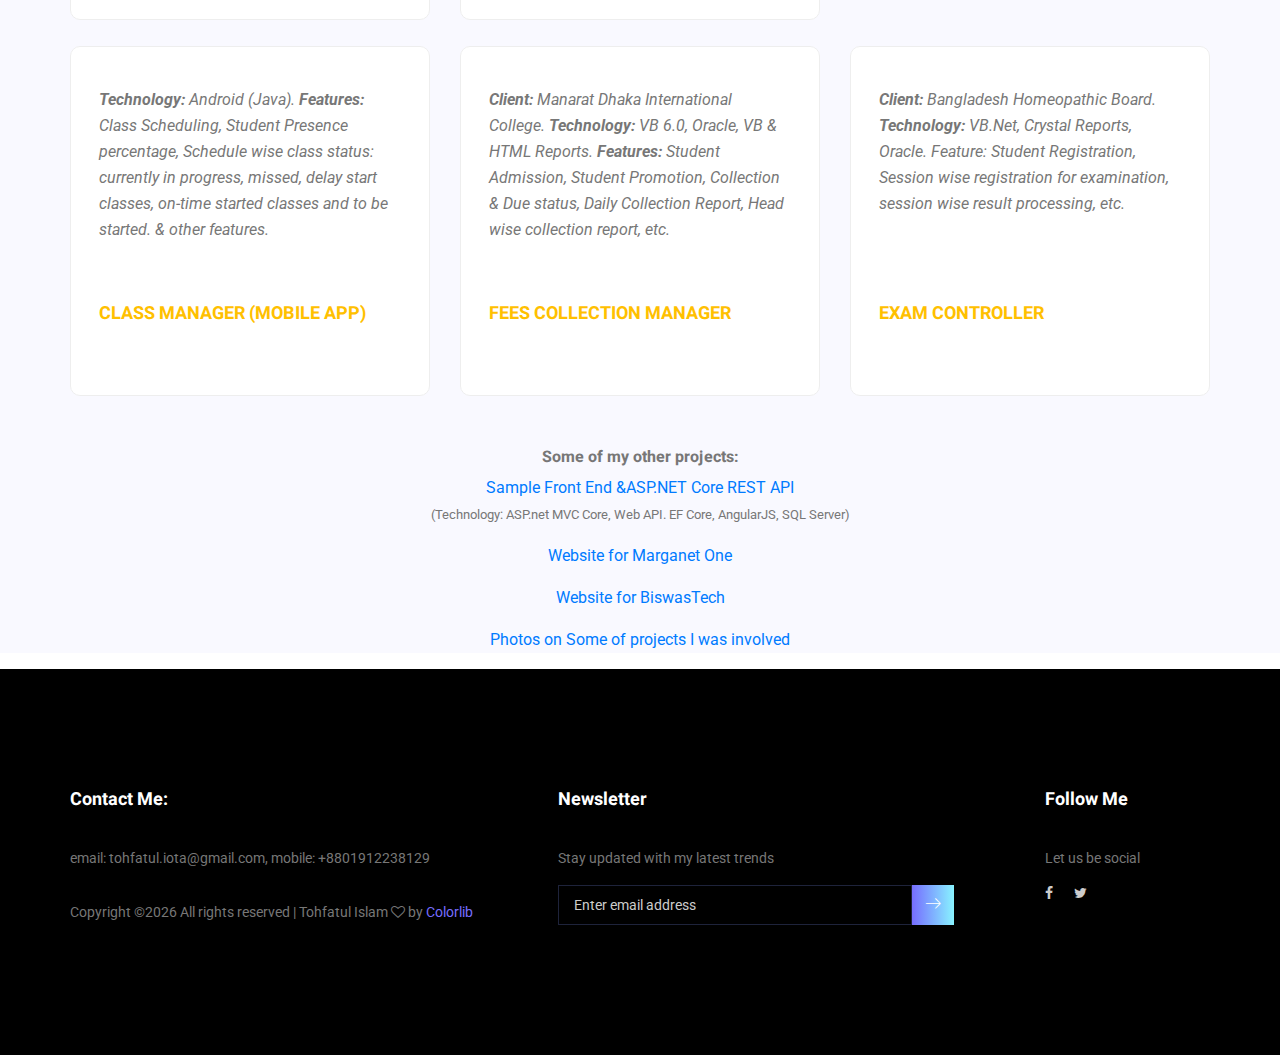
==== commit 9f2f51e3: "Fixing some problems and more updates" ====
--- a/index.html
+++ b/index.html
@@ -5,8 +5,7 @@
         <meta charset="utf-8">
 		<meta name="viewport" content="width=device-width, initial-scale=1, shrink-to-fit=no">
 		<meta name="author" content="Tohfatul Islam, Mob- 01912238129" />
-		<meta name="description" content="Software Engineer, Bangladeshi Software Engineer, Dot Net Developer in Bangladesh, 
-		Software Development in Bangladesh, Bangladeshi Web Developer, Professional web developer in bangladesh, Mobile App Developer in Bangladesh, Android Expert in Bangladesh, Bangladeshi Expert Programmer" />
+		<meta name="description" content="Senior Full-stack developer, Sr. Software Engineer, .Net Developer, Angular and React Expert, Database Developer, Bangladeshi Expert Programmer" />
         <link rel="icon" href="img/favicon.png" type="image/png">
         <title>Tohfatul Islam</title>
         <!-- Bootstrap CSS -->
@@ -63,18 +62,18 @@
 								<div class="personal_text">
 									<h6>Hello Everybody, I am</h6>
 									<h3>Tohfatul Islam</h3>
-									<h4>System Analyst, Programmer and Database Administrator</h4>
-									<p>Having 15 (fifteen) years of practical experience in system analysis, design, development (windows, web, mobile app) and implementation including project management and IT consultancy.</p>
+									<h4>Full Stack Software Developer</h4>
+									<p>Having 15 (fifteen) years of practical experience in system analysis, design, development (desktop, web and mobile app) and implementation including project management and IT consultancy.</p>
 									<ul class="list basic_info">
-										<li><a href="#"><i class="lnr lnr-calendar-full"></i> 1st April, 1982</a></li>
-										<li><a href="#"><i class="lnr lnr-phone-handset"></i> +880 1912238129</a></li>
-										<li><a href="#"><i class="lnr lnr-envelope"></i> tohfatul.iota@gmail.com</a></li>
-										<li><a href="#"><i class="lnr lnr-home"></i> Dhaka, Bangladesh</a></li>
+										<li><a href="#"><i class="lnr lnr-calendar-full"></i> 1st April</a></li>
+										<li><a href="#"><i class="lnr lnr-phone-handset"></i> +14704359326</a></li>
+										<li><a href="#"><i class="lnr lnr-envelope"></i> tohfatul.islam53@gmail.com</a></li>
+										<li><a href="#"><i class="lnr lnr-home"></i>Atlanta, GA, USA</a></li>
 									</ul>
 									<ul class="list personal_social">
 										<li><a href="https://www.facebook.com/tohfatul"><i class="fa fa-facebook"></i></a></li>
 										<li><a href="https://twitter.com/TohfatulM"><i class="fa fa-twitter"></i></a></li>
-										<li><a href="https://www.linkedin.com/in/tohfatul-islam-b276b016/"><i class="fa fa-linkedin"></i></a></li>
+										<li><a href="https://www.linkedin.com/in/tohfatul-Islam"><i class="fa fa-linkedin"></i></a></li>
 									</ul>
 								</div>
 							</div>
@@ -92,34 +91,34 @@
         			<div class="col-lg-6">
         				<div class="welcome_text">
         					<h4>About Myself</h4>
-        					<p style="text-align:justify">Technical proficiency with broad and in-depth in software engineering including research and development experience in IT industries for last 15 (fifteen) years. My career objective is to work in an organization where sincerity, talent and creativity gets the highest priority and with an urge to strive 
+        					<p style="text-align:justify">Technical proficiency with broad and in-depth in Software Engineering including research and development experience in IT industries for over 15 (fifteen) years. My career objective is to work in an organization where sincerity, talent and creativity gets the highest priority and with an urge to strive 
 								for a notion of constructive development, that will help me to enhance in various fields and to cope with the changing trends of contemporary world.</p>
         					<div class="row">
         						<div class="col-md-4">
         							<div class="wel_item">
         								<i class="lnr lnr-database"></i>
-        								<h4>50+</h4>
-        								<p>Presentations</p>
+        								<h4>15+</h4>
+        								<p>Prototypes</p>
         							</div>
         						</div>
         						<div class="col-md-4">
         							<div class="wel_item">
         								<i class="lnr lnr-book"></i>
-        								<h4>15</h4>
+        								<h4>5</h4>
         								<p>Total Projects</p>
         							</div>
         						</div>
         						<div class="col-md-4">
         							<div class="wel_item">
         								<i class="lnr lnr-users"></i>
-        								<h4>20</h4>
+        								<h4>7</h4>
         								<p>Team Members</p>
         							</div>
         						</div>
 							</div>
 							<div class="row">
 									<div class="more_btn">
-										<a class="main_btn" href="docs/tohfatul_cv.docx">Download my CV</a>
+										<a class="main_btn" href="docs/ISLAM_Tohfatul-Resume.docx">Download my resume</a>
 									</div>								
 							</div>
         				</div>
@@ -146,7 +145,7 @@
 								</div>
 
 								<div class="skill_item">
-									<h4>Android (Java) <span class="counter">80</span>%</h4>
+									<h4>Android (Java) <span class="counter">70</span>%</h4>
 									<div class="progress_br">
 										<div class="progress">
 											<div class="progress-bar" role="progressbar" aria-valuenow="80" aria-valuemin="0" aria-valuemax="100"></div>
@@ -162,9 +161,27 @@
 										</div>
 									</div>
 								</div>
-
-								<div class="skill_item">
-									<h4>ASP.Net MVC Core with API <span class="counter">90</span>%</h4>
+								
+								<div class="skill_item">
+									<h4>Angular<span class="counter">70</span>%</h4>
+									<div class="progress_br">
+										<div class="progress">
+											<div class="progress-bar" role="progressbar" aria-valuenow="85" aria-valuemin="0" aria-valuemax="100"></div>
+										</div>
+									</div>
+								</div>
+								
+								<div class="skill_item">
+									<h4>React<span class="counter">70</span>%</h4>
+									<div class="progress_br">
+										<div class="progress">
+											<div class="progress-bar" role="progressbar" aria-valuenow="85" aria-valuemin="0" aria-valuemax="100"></div>
+										</div>
+									</div>
+								</div>
+
+								<div class="skill_item">
+									<h4>ASP.Net/Core MVC and REST API <span class="counter">90</span>%</h4>
 									<div class="progress_br">
 										<div class="progress">
 											<div class="progress-bar" role="progressbar" aria-valuenow="90" aria-valuemin="0" aria-valuemax="100"></div>
@@ -173,7 +190,7 @@
 								</div>
 
 								<div class="skill_item">
-									<h4>RDBMS (Oracle, SQL Server) <span class="counter">85</span>%</h4>
+									<h4>RDBMS (Oracle, SQL Server, MySQL, Azure SQL, Aurora RDS) <span class="counter">85</span>%</h4>
 									<div class="progress_br">
 										<div class="progress">
 											<div class="progress-bar" role="progressbar" aria-valuenow="85" aria-valuemin="0" aria-valuemax="100"></div>
@@ -182,7 +199,7 @@
 								</div>
 
 								<div class="skill_item">
-									<h4>No-SQL DBMS (Fire Store) <span class="counter">75</span>%</h4>
+									<h4>No-SQL DBMS (Mongo DB, CosmosDB, DynamoDB, Fire Store) <span class="counter">70</span>%</h4>
 									<div class="progress_br">
 										<div class="progress">
 											<div class="progress-bar" role="progressbar" aria-valuenow="75" aria-valuemin="0" aria-valuemax="100"></div>
@@ -200,22 +217,14 @@
 								</div>
 
 								<div class="skill_item">
-									<h4>Photoshop <span class="counter">70</span>%</h4>
+									<h4>Azure, AWS<span class="counter">70</span>%</h4>
 									<div class="progress_br">
 										<div class="progress">
 											<div class="progress-bar" role="progressbar" aria-valuenow="70" aria-valuemin="0" aria-valuemax="100"></div>
 										</div>
 									</div>
 								</div>
-								<div class="skill_item">
-									<h4>Illustrator <span class="counter">70</span>%</h4>
-									<div class="progress_br">
-										<div class="progress">
-											<div class="progress-bar" role="progressbar" aria-valuenow="70" aria-valuemin="0" aria-valuemax="100"></div>
-										</div>
-									</div>
-								</div>
-																
+																																															
 							</div>
         				</div>
         			</div>
@@ -243,52 +252,54 @@
 									<span></span>
 									<div class="media">
 										<div class="d-flex">
+											<p>Sep 2022 - Jan 2023</p>
+										</div>
+										<div class="media-body">
+											<h4>LHS Production, Inc.</h4>
+											<p>Software Developer <br />New Jersey, USA</p>
+										</div>
+									</div>
+								</li>
+																
+								<li>
+									<span></span>
+									<div class="media">
+										<div class="d-flex">
+											<p>Jan 2011 - Jul 2021</p>
+										</div>
+										<div class="media-body">
+											<h4>Biswas Software Technology Ltd.</h4>
+											<p>Sr. Software Engineer<br />Dhaka, Bangladesh</p>
+										</div>
+									</div>
+								</li>
+									
+								<li>
+								
+									<span></span>
+									<div class="media">
+										<div class="d-flex">
+											<p>Jan 2010 - Dec 2010</p>
+										</div>
+										<div class="media-body">
+											<h4>Bangladesh Internet Press Ltd (BIPL) </h4>
+											<p>Domain Consultant (Hospital Domain) <br />Dhaka, Bangladesh</p>
+										</div>
+									</div>
+								</li>
+
+								<li>
+									<span></span>
+									<div class="media">
+										<div class="d-flex">
 											<p>Apr 2005 to Dec 2007</p>
 										</div>
 										<div class="media-body">
 											<h4>Speiil MACrosoft Ltd.</h4>
-											<p>Sr. Software Engineer <br />Gulshan, Dhaka, Bangladesh</p>
-										</div>
-									</div>
-								</li>
-								
-								<li>
-								<span></span>
-									<div class="media">
-										<div class="d-flex">
-											<p>Jan 2008 to Dec 2009</p>
-										</div>
-										<div class="media-body">
-											<h4>IOTA Software</h4>
-											<p>Director &amp; Project Manager <br />Dhaka, Bangladesh</p>
-										</div>
-									</div>
-								</li>
-								<li>
-									<span></span>
-									<div class="media">
-										<div class="d-flex">
-											<p>Jan 2010 to Dec 2010</p>
-										</div>
-										<div class="media-body">
-											<h4>Bangladesh Internet Press Ltd (BIPL) </h4>
-											<p>Consultant (Hospital Domain) <br />Dhaka, Bangladesh</p>
-										</div>
-									</div>
-								</li>
-								<li>
-								<span></span>
-									<div class="media">
-										<div class="d-flex">
-											<p>Feb 2012 to Present</p>
-										</div>
-										<div class="media-body">
-											<h4>Biswas Software Technology Ltd.</h4>
-											<p>Managing Director, System Analyst, Project Manager  &amp; Programmer <br />Dhaka, Bangladesh</p>
-										</div>
-									</div>
-								</li>
-										
+											<p>Senior Software Developer <br />Gulshan, Dhaka, Bangladesh</p>
+										</div>
+									</div>
+								</li>								
 							</ul>
 						</div>
 						<div class="tab-pane fade" id="profile" role="tabpanel" aria-labelledby="profile-tab">
@@ -297,7 +308,20 @@
 									<span></span>
 									<div class="media">
 										<div class="d-flex">
-											<p>2017 to 2011 &nbsp;&nbsp;&nbsp;&nbsp;&nbsp;&nbsp;&nbsp;&nbsp;&nbsp;&nbsp;&nbsp;&nbsp;&nbsp;&nbsp;</p>
+											<p>2021 - 2024 &nbsp;&nbsp;&nbsp;&nbsp;&nbsp;&nbsp;&nbsp;&nbsp;&nbsp;&nbsp;&nbsp;&nbsp;&nbsp;&nbsp;</p>
+										</div>
+										<div class="media-body">
+											<h4>MSc- Computer Science</h4>
+											<p>Maharishi International University <br />Fairfield, USA</p>
+										</div>
+									</div>
+								</li>
+								
+								<li>
+									<span></span>
+									<div class="media">
+										<div class="d-flex">
+											<p>2007 - 2011 &nbsp;&nbsp;&nbsp;&nbsp;&nbsp;&nbsp;&nbsp;&nbsp;&nbsp;&nbsp;&nbsp;&nbsp;&nbsp;&nbsp;</p>
 										</div>
 										<div class="media-body">
 											<h4>BSc- Computer Science &amp; Engineering</h4>
@@ -306,22 +330,10 @@
 									</div>
 								</li>
 								<li>
-									<span></span>
-									<div class="media">
-										<div class="d-flex">
-											<p>2002 to 2005 &nbsp;&nbsp;&nbsp;&nbsp;&nbsp;&nbsp;&nbsp;&nbsp;&nbsp;&nbsp;&nbsp;&nbsp;&nbsp;&nbsp;</p>
-										</div>
-										<div class="media-body">
-											<h4>International Diploma in Computer Studies (IDCS)</h4>
-											<p>IBCS Primax, Dhaka <br />NCC Education, UK.</p>
-										</div>
-									</div>
-								</li>
-								<li>
 								<span></span>
 									<div class="media">
 										<div class="d-flex">
-											<p>2003 to 2004 &nbsp;&nbsp;&nbsp;&nbsp;&nbsp;&nbsp;&nbsp;&nbsp;&nbsp;&nbsp;&nbsp;&nbsp;&nbsp;&nbsp;</p>
+											<p>2002 - 2004 &nbsp;&nbsp;&nbsp;&nbsp;&nbsp;&nbsp;&nbsp;&nbsp;&nbsp;&nbsp;&nbsp;&nbsp;&nbsp;&nbsp;</p>
 										</div>
 										<div class="media-body">
 											<h4>International Advanced Diploma in Computer Studies (IADCS)</h4>
@@ -334,7 +346,7 @@
 								<span></span>
 									<div class="media">
 										<div class="d-flex">
-											<p>1997 to 1999 &nbsp;&nbsp;&nbsp;&nbsp;&nbsp;&nbsp;&nbsp;&nbsp;&nbsp;&nbsp;&nbsp;&nbsp;&nbsp;&nbsp;</p>
+											<p>1997 - 1999 &nbsp;&nbsp;&nbsp;&nbsp;&nbsp;&nbsp;&nbsp;&nbsp;&nbsp;&nbsp;&nbsp;&nbsp;&nbsp;&nbsp;</p>
 										</div>
 										<div class="media-body">
 											<h4>Higher Secondary School Certificate - Science</h4>
@@ -343,18 +355,7 @@
 									</div>
 								</li>
 
-								<li>
-								<span></span>
-									<div class="media">
-										<div class="d-flex">
-											<p>1995 to 1997 &nbsp;&nbsp;&nbsp;&nbsp;&nbsp;&nbsp;&nbsp;&nbsp;&nbsp;&nbsp;&nbsp;&nbsp;&nbsp;&nbsp;</p>
-										</div>
-										<div class="media-body">
-											<h4>Secondary School Certificate - Science</h4>
-											<p>Harinarayanpur High School <br />Jessore Board, Bangladesh</p>
-										</div>
-									</div>
-								</li>
+								
 							</ul>
 						</div>
 					</div>
@@ -371,26 +372,45 @@
         			<p>&nbsp;</p>
         		</div>
         		<div class="feature_inner row">
-        			<div class="col-lg-4 col-md-6">
+				
+					<div class="col-lg-6 col-md-6">
         				<div class="feature_item">
-							<i class="fa fa-certificate"></i>
+							<img src="img/microsoft-logo.png" alt="oracle logo" width="50%" height= "100px"/>
+        					<h4>Microsoft Certified: Azure Developer Associate</h4>
+							<p>Aug 06, 2023 - Aug 05, 2024. Data storage, Data connections, APIs, Authentication &amp; authorization, Compute &amp; Container</p>
+							
+        				</div>
+        			</div>
+					
+        			<div class="col-lg-6 col-md-6">
+        				<div class="feature_item">
+							<img src="img/oracle-logo.png" alt="oracle logo" width="50%" height= "100px"/>
         					<h4>Oracle with Developer</h4>
 							<p>Oracle with developer for client server applications. Course period- July 2003 to September 2003. Institute: IBCS Primax Software (BD) Ltd.</p>
-							<p>&nbsp;</p>
+							
+							
         				</div>
         			</div>
-        			<div class="col-lg-4 col-md-6">
+					
+        			
+        		</div>
+				<p>&nbsp;</p>
+				<div class="feature_inner row">
+				
+					
+        			<div class="col-lg-6 col-md-6">
         				<div class="feature_item">
-							<i class="fa fa-certificate"></i>
+							<img src="img/nh-logo.png" alt="oracle logo" width="50%" height= "100px"/>
         					<h4>ASP.Net MVC Application</h4>
         					<p>Developing ASP.Net MVC Web Applications (70-486).  //  New Horizons Computer Learning Center, Dhaka, Bangladesh  // January 2017 to June 2017.</p>
         				</div>
         			</div>
-        			<div class="col-lg-4 col-md-6">
+        			<div class="col-lg-6 col-md-6">
         				<div class="feature_item">
-							<i class="fa fa-certificate"></i>
+							<img src="img/lict-logo.png" alt="oracle logo" width="50%" height= "100px"/>
         					<h4>Professional Android Developer</h4>
         					<p>Professional Android Developer // Bangladesh Govt’s LICT Program, Dhaka, Bangladesh  //  August 2017 to March 2017.</p>
+							<p>&nbsp;</p>
         				</div>
         			</div>
         		</div>
@@ -400,7 +420,7 @@
         
         
         <!--================Testimonials Area =================-->
-        <section class="testimonials_area p_120">
+        <section class="testimonials_area p_90">
         	<div class="container">
         		<div class="main_title">
         			<h2>My Featured Projects</h2>
@@ -414,11 +434,7 @@
 									(OPD), In-Patient Department (IPD), Laboratory, Pharmacy, User Control.</p>													
 								
 								<h4><a href="https://drive.google.com/drive/folders/1x3-7pm86Y2NKz7w_tP2JR-B1oB1Tk9ny?usp=sharing" target="_blank">Hospital Manager</a></h4>
-								<a href="#"><i class="fa fa-star"></i></a>
-								<a href="#"><i class="fa fa-star"></i></a>
-								<a href="#"><i class="fa fa-star"></i></a>
-								<a href="#"><i class="fa fa-star"></i></a>
-								<a href="#"><i class="fa fa-star-half-o"></i></a>
+								
 							</div>
 						</div>
 						<div class="item">
@@ -426,11 +442,7 @@
 								<p style="height:200px;"><strong>Client:</strong> Manarat Dhaka International College. <strong>Technology:</strong> C#.Net, ASP.Net MVC Core API, EF Core, AngularJS, Bootstrap4, Rotativa, MS SQL Server. </p>													
 							
 								<h4><a href="https://www.payrollonline.somee.com" target="_blank">Payroll Online<a></h4>
-								<a href="#"><i class="fa fa-star"></i></a>
-								<a href="#"><i class="fa fa-star"></i></a>
-								<a href="#"><i class="fa fa-star"></i></a>
-								<a href="#"><i class="fa fa-star"></i></a>
-								<a href="#"><i class="fa fa-star-half-o"></i></a>
+								
 							</div>
 						</div>
 						<div class="item">
@@ -439,11 +451,7 @@
 									<strong>Technology:</strong> ASP.Net MVC Core, Entity Framework Core, AngularJS, Crystal Reports, SQL Server. 
 									<strong>Outstanding Features:</strong> Vehicle Detection, Vehicle Classification, Vehicle Counter.</p>
 								<h4><a href="https://drive.google.com/drive/folders/1TxNTD0Ap6zRzlhli_83hbjJcMQy8YpSq?usp=sharing" target="_blank">RFID based Tolling System</a></h4>
-								<a href="#"><i class="fa fa-star"></i></a>
-								<a href="#"><i class="fa fa-star"></i></a>
-								<a href="#"><i class="fa fa-star"></i></a>
-								<a href="#"><i class="fa fa-star"></i></a>
-								<a href="#"><i class="fa fa-star-half-o"></i></a>
+								
 							</div>
 						</div>
 												
@@ -458,11 +466,7 @@
 									</p>								
 									
 									<h4><a href="https://youtu.be/Wln2hZe55jo" target="_blank">Class Manager (Mobile App)</a></h4>
-									<a href="#"><i class="fa fa-star"></i></a>
-									<a href="#"><i class="fa fa-star"></i></a>
-									<a href="#"><i class="fa fa-star"></i></a>
-									<a href="#"><i class="fa fa-star"></i></a>
-									<a href="#"><i class="fa fa-star-half-o"></i></a>
+									
 								</div>
 							</div>
 							
@@ -473,11 +477,7 @@
 									</p>								
 									
 									<h4><a href="https://drive.google.com/drive/folders/1Y5Fyh3afI-v2z1y1Sg03_Yk98Nucixxb?usp=sharing" target="_blank">Fees Collection Manager</a></h4>
-									<a href="#"><i class="fa fa-star"></i></a>
-									<a href="#"><i class="fa fa-star"></i></a>
-									<a href="#"><i class="fa fa-star"></i></a>
-									<a href="#"><i class="fa fa-star"></i></a>
-									<a href="#"><i class="fa fa-star-half-o"></i></a>
+									
 								</div>
 							</div>
 						
@@ -488,11 +488,7 @@
 									</p>
 											
 									<h4><a href="https://drive.google.com/drive/folders/1DvibEhzKvLh0lAuGqVf0GYRTJJt71q_S?usp=sharing" target="_blank">Exam Controller</a></h4>
-									<a href="#"><i class="fa fa-star"></i></a>
-									<a href="#"><i class="fa fa-star"></i></a>
-									<a href="#"><i class="fa fa-star"></i></a>
-									<a href="#"><i class="fa fa-star"></i></a>
-									<a href="#"><i class="fa fa-star-half-o"></i></a>
+									
 								</div>
 							</div>
 						</div>
@@ -501,14 +497,11 @@
 					<br>
 
 					<div class="text-center">
-							<h5>Other projects:</h5>
-						<p><a href="https://youtu.be/bDq18hqsyz0" target="_blank">Sample MVC Core Web API APP by me</a> <br><span class="small">(Technology: ASP.net MVC Core, Web API. EF Core, AngularJS, SQL Server)</span></p>
-						<p> <a href="https://youtu.be/Wln2hZe55jo"  target="_blank">Demonstration of Android app developed by me</a></p>
-						<p> <a href="http://nebaf.us/"  target="_blank">Website for NEBAF, developed by me</a>  </p>
-						<p><a href="http://marganetone.com/" target="_blank">Website for Marganet One, developed by me</a></p>
-						<p><a href="http://sanucatering.com/" target="_blank">Website for Sanucatering Ltd., developed by me</a></p>
-						<p><a href="http://biswastech.com/" target="_blank">Website for BiswasTech, developed by me</a></p>
-						<p><a href="https://drive.google.com/open?id=1mpWMTAWspR2OeYb10xmoBkICe3zt8Ch8" target="_blank">Photos on Some of projects developed by me</a></p>
+							<h5>Some of my other projects:</h5>
+						<p><a href="https://youtu.be/bDq18hqsyz0" target="_blank">Sample Front End &amp;ASP.NET Core REST API </a> <br><span class="small">(Technology: ASP.net MVC Core, Web API. EF Core, AngularJS, SQL Server)</span></p>											
+						<p><a href="http://marganetone.com/" target="_blank">Website for Marganet One</a></p>
+						<p><a href="http://biswastec.com/" target="_blank">Website for BiswasTech</a></p>
+						<p><a href="https://drive.google.com/open?id=1mpWMTAWspR2OeYb10xmoBkICe3zt8Ch8" target="_blank">Photos on Some of projects I was involved</a></p>
 
 					</div>
         		</div>
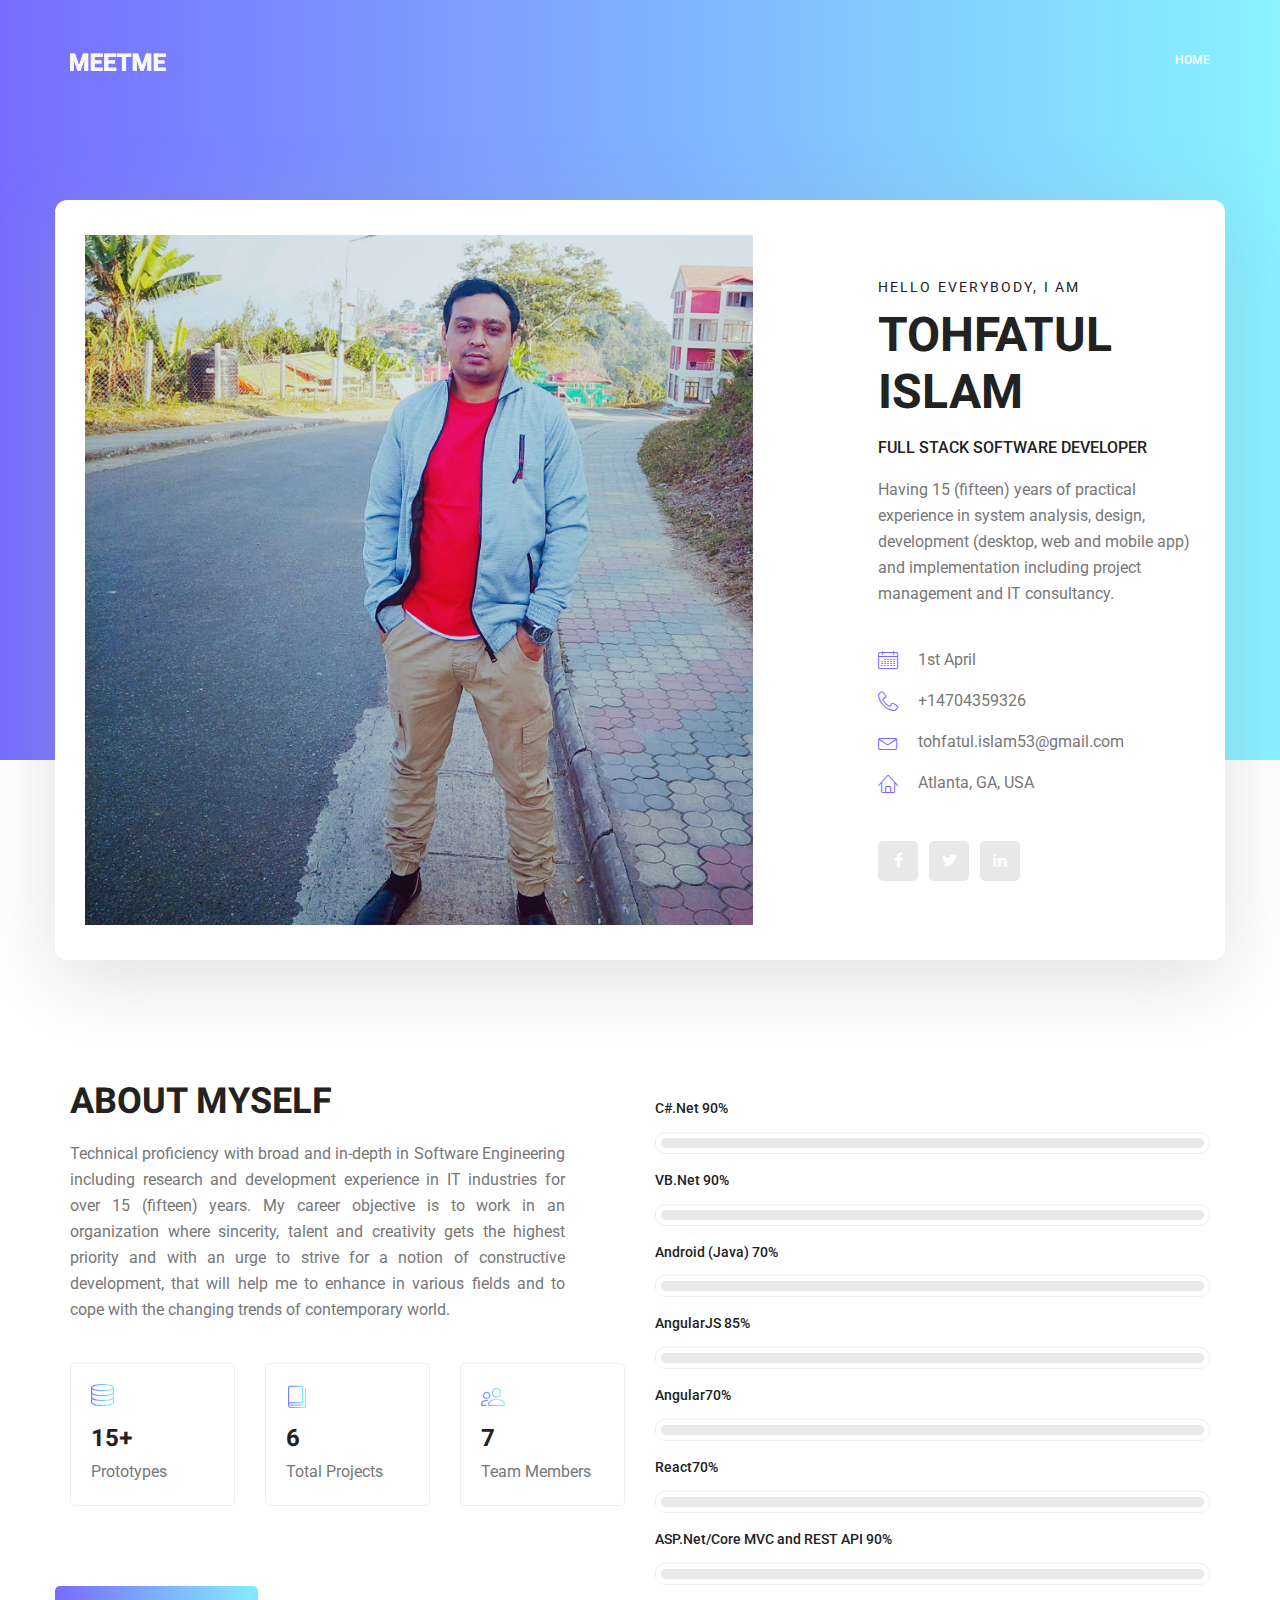
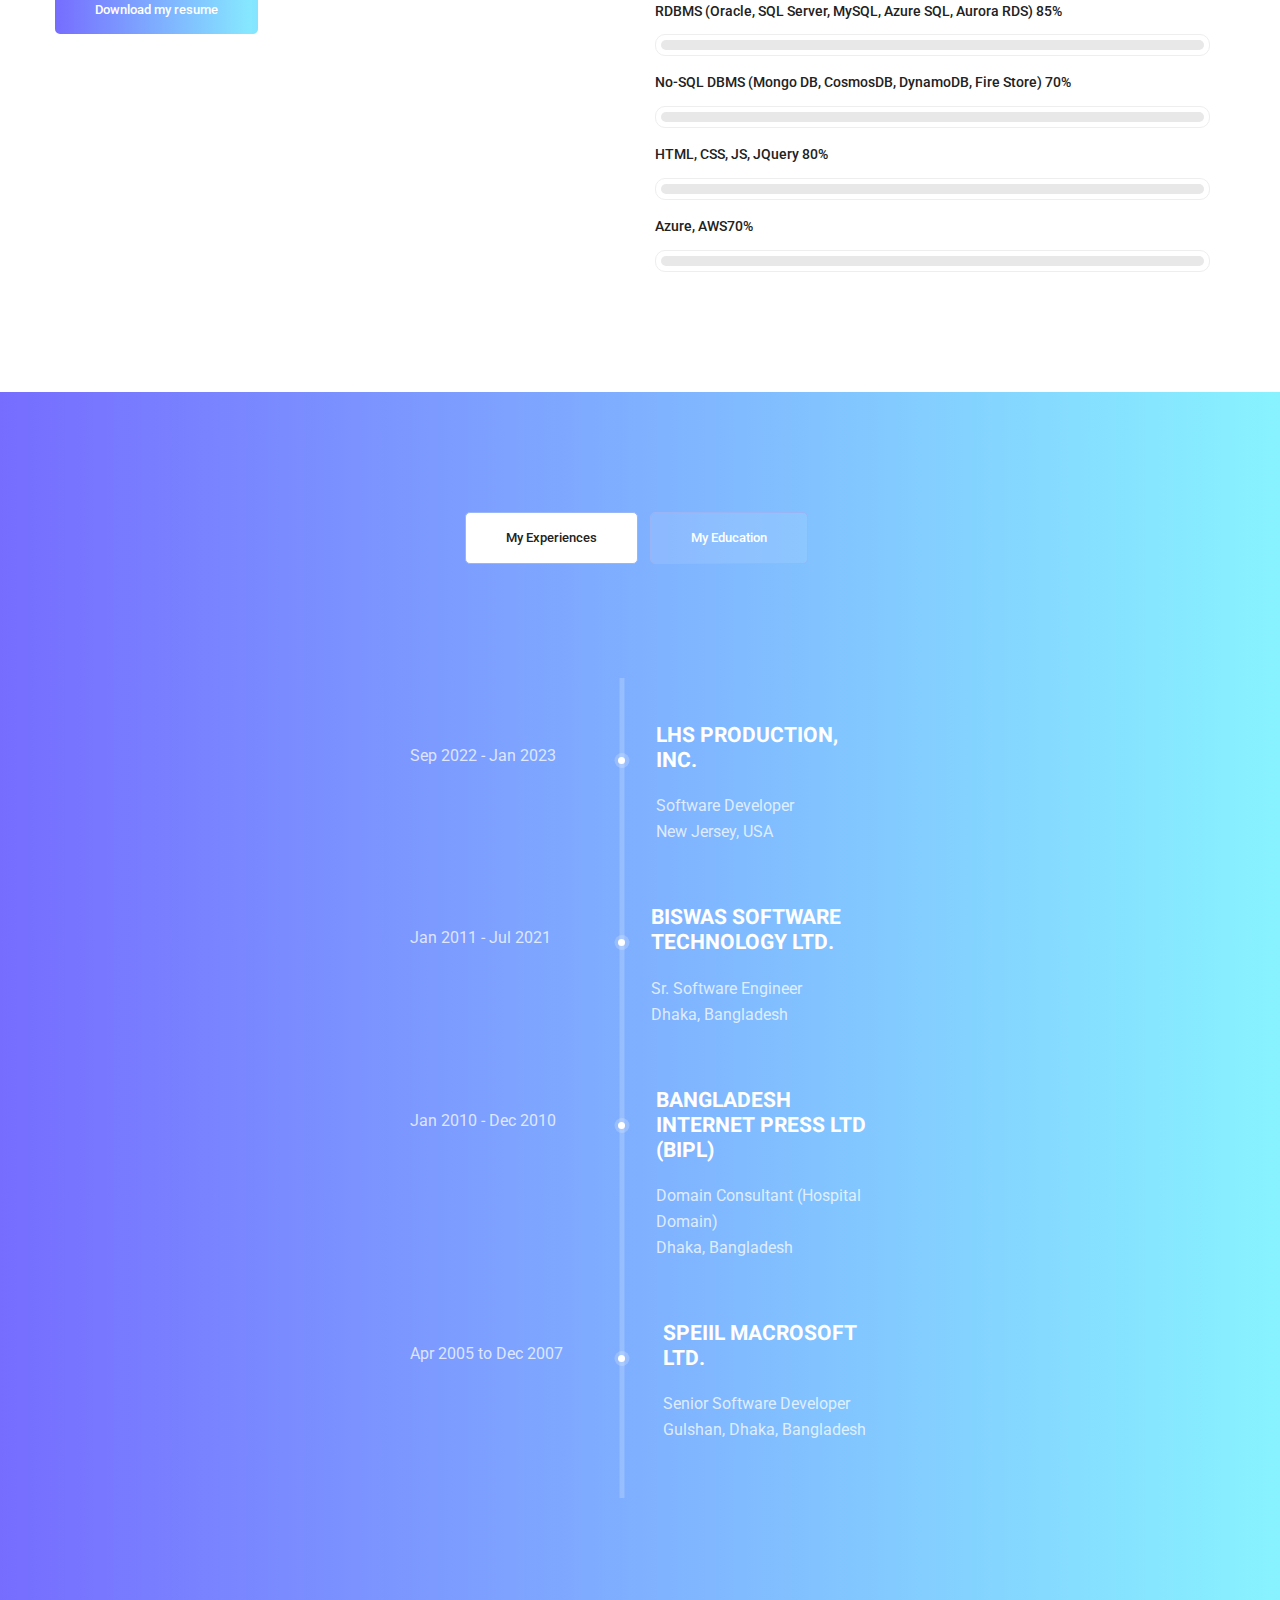
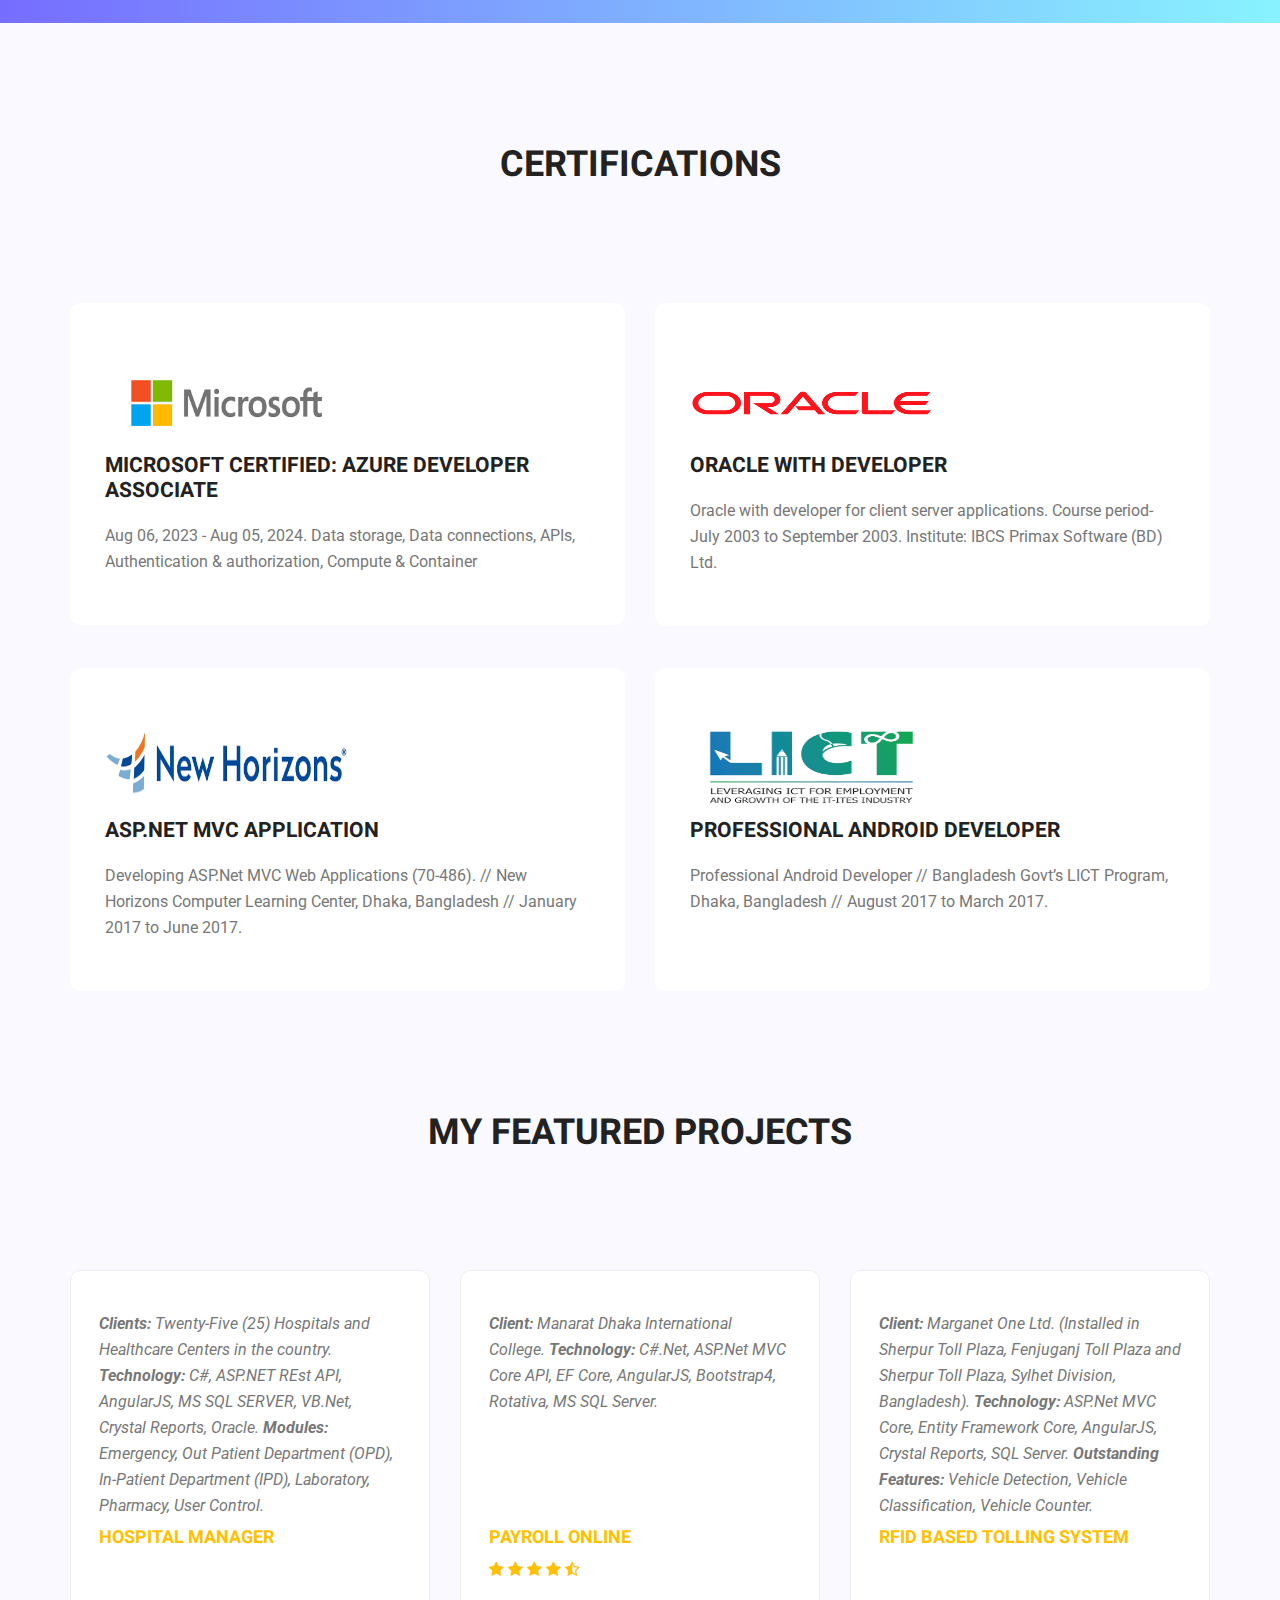
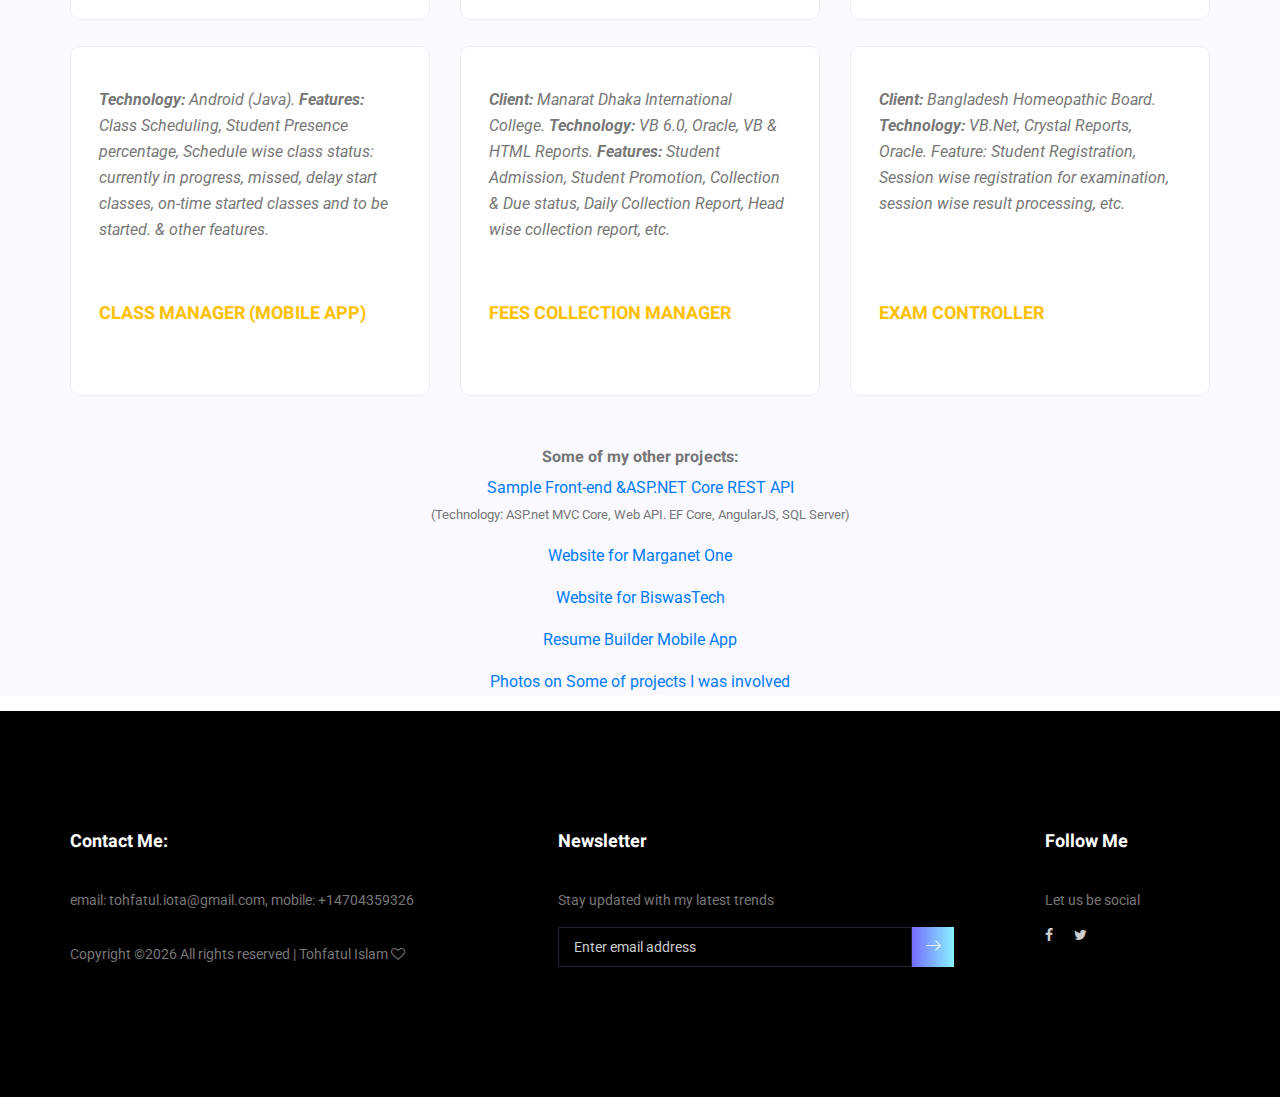
==== commit f3458f98: "more updates" ====
--- a/index.html
+++ b/index.html
@@ -104,7 +104,7 @@
         						<div class="col-md-4">
         							<div class="wel_item">
         								<i class="lnr lnr-book"></i>
-        								<h4>5</h4>
+        								<h4>6</h4>
         								<p>Total Projects</p>
         							</div>
         						</div>
@@ -430,7 +430,7 @@
 					<div class="testi_slider owl-carousel">
 						<div class="item">
 							<div class="testi_item" style="height:350px;">
-								<p style="height:200px;"><strong>Clients:</strong> Twenty-Five (25) Hospitals and Healthcare Centers in the country. <strong>Technology:</strong> VB.Net, Crystal Reports, Oracle. <strong>Modules:</strong> Emergency, Out Patient Department
+								<p style="height:200px;"><strong>Clients:</strong> Twenty-Five (25) Hospitals and Healthcare Centers in the country. <strong>Technology:</strong> C#, ASP.NET REst API, AngularJS, MS SQL SERVER, VB.Net, Crystal Reports, Oracle. <strong>Modules:</strong> Emergency, Out Patient Department
 									(OPD), In-Patient Department (IPD), Laboratory, Pharmacy, User Control.</p>													
 								
 								<h4><a href="https://drive.google.com/drive/folders/1x3-7pm86Y2NKz7w_tP2JR-B1oB1Tk9ny?usp=sharing" target="_blank">Hospital Manager</a></h4>
@@ -441,8 +441,12 @@
 							<div class="testi_item" style="height:350px;">
 								<p style="height:200px;"><strong>Client:</strong> Manarat Dhaka International College. <strong>Technology:</strong> C#.Net, ASP.Net MVC Core API, EF Core, AngularJS, Bootstrap4, Rotativa, MS SQL Server. </p>													
 							
-								<h4><a href="https://www.payrollonline.somee.com" target="_blank">Payroll Online<a></h4>
-								
+								<h4><a href="https://youtu.be/28LJXkhAljU?si=a4nY_CIB-OUgLsKf" target="_blank">Payroll Online<a></h4>
+								<a href="#"><i class="fa fa-star"></i></a>
+								<a href="#"><i class="fa fa-star"></i></a>
+								<a href="#"><i class="fa fa-star"></i></a>
+								<a href="#"><i class="fa fa-star"></i></a>
+								<a href="#"><i class="fa fa-star-half-o"></i></a>
 							</div>
 						</div>
 						<div class="item">
@@ -498,9 +502,10 @@
 
 					<div class="text-center">
 							<h5>Some of my other projects:</h5>
-						<p><a href="https://youtu.be/bDq18hqsyz0" target="_blank">Sample Front End &amp;ASP.NET Core REST API </a> <br><span class="small">(Technology: ASP.net MVC Core, Web API. EF Core, AngularJS, SQL Server)</span></p>											
-						<p><a href="http://marganetone.com/" target="_blank">Website for Marganet One</a></p>
+						<p><a href="https://youtu.be/bDq18hqsyz0" target="_blank">Sample Front-end &amp;ASP.NET Core REST API </a> <br><span class="small">(Technology: ASP.net MVC Core, Web API. EF Core, AngularJS, SQL Server)</span></p>											
+						<p><a href="http://marganetone.net/" target="_blank">Website for Marganet One</a></p>
 						<p><a href="http://biswastec.com/" target="_blank">Website for BiswasTech</a></p>
+						<p><a href="https://youtu.be/9YVGvxEUdZ4?si=3bHR7wfQF03izrNZ" target="_blank">Resume Builder Mobile App</a></p>
 						<p><a href="https://drive.google.com/open?id=1mpWMTAWspR2OeYb10xmoBkICe3zt8Ch8" target="_blank">Photos on Some of projects I was involved</a></p>
 
 					</div>
@@ -518,9 +523,9 @@
         					<div class="f_title">
         						<h3>Contact Me:</h3>
         					</div>
-        					<p>email: tohfatul.iota@gmail.com, mobile: +8801912238129</p>
+        					<p>email: tohfatul.iota@gmail.com, mobile: +14704359326</p>
         					<p><!-- Link back to Colorlib can't be removed. Template is licensed under CC BY 3.0. -->
-Copyright &copy;<script>document.write(new Date().getFullYear());</script> All rights reserved | Tohfatul Islam <i class="fa fa-heart-o" aria-hidden="true"></i> by <a href="https://colorlib.com" target="_blank">Colorlib</a>
+Copyright &copy;<script>document.write(new Date().getFullYear());</script> All rights reserved | Tohfatul Islam <i class="fa fa-heart-o" aria-hidden="true"></i>
 <!-- Link back to Colorlib can't be removed. Template is licensed under CC BY 3.0. --></p>
         				</aside>
         			</div>
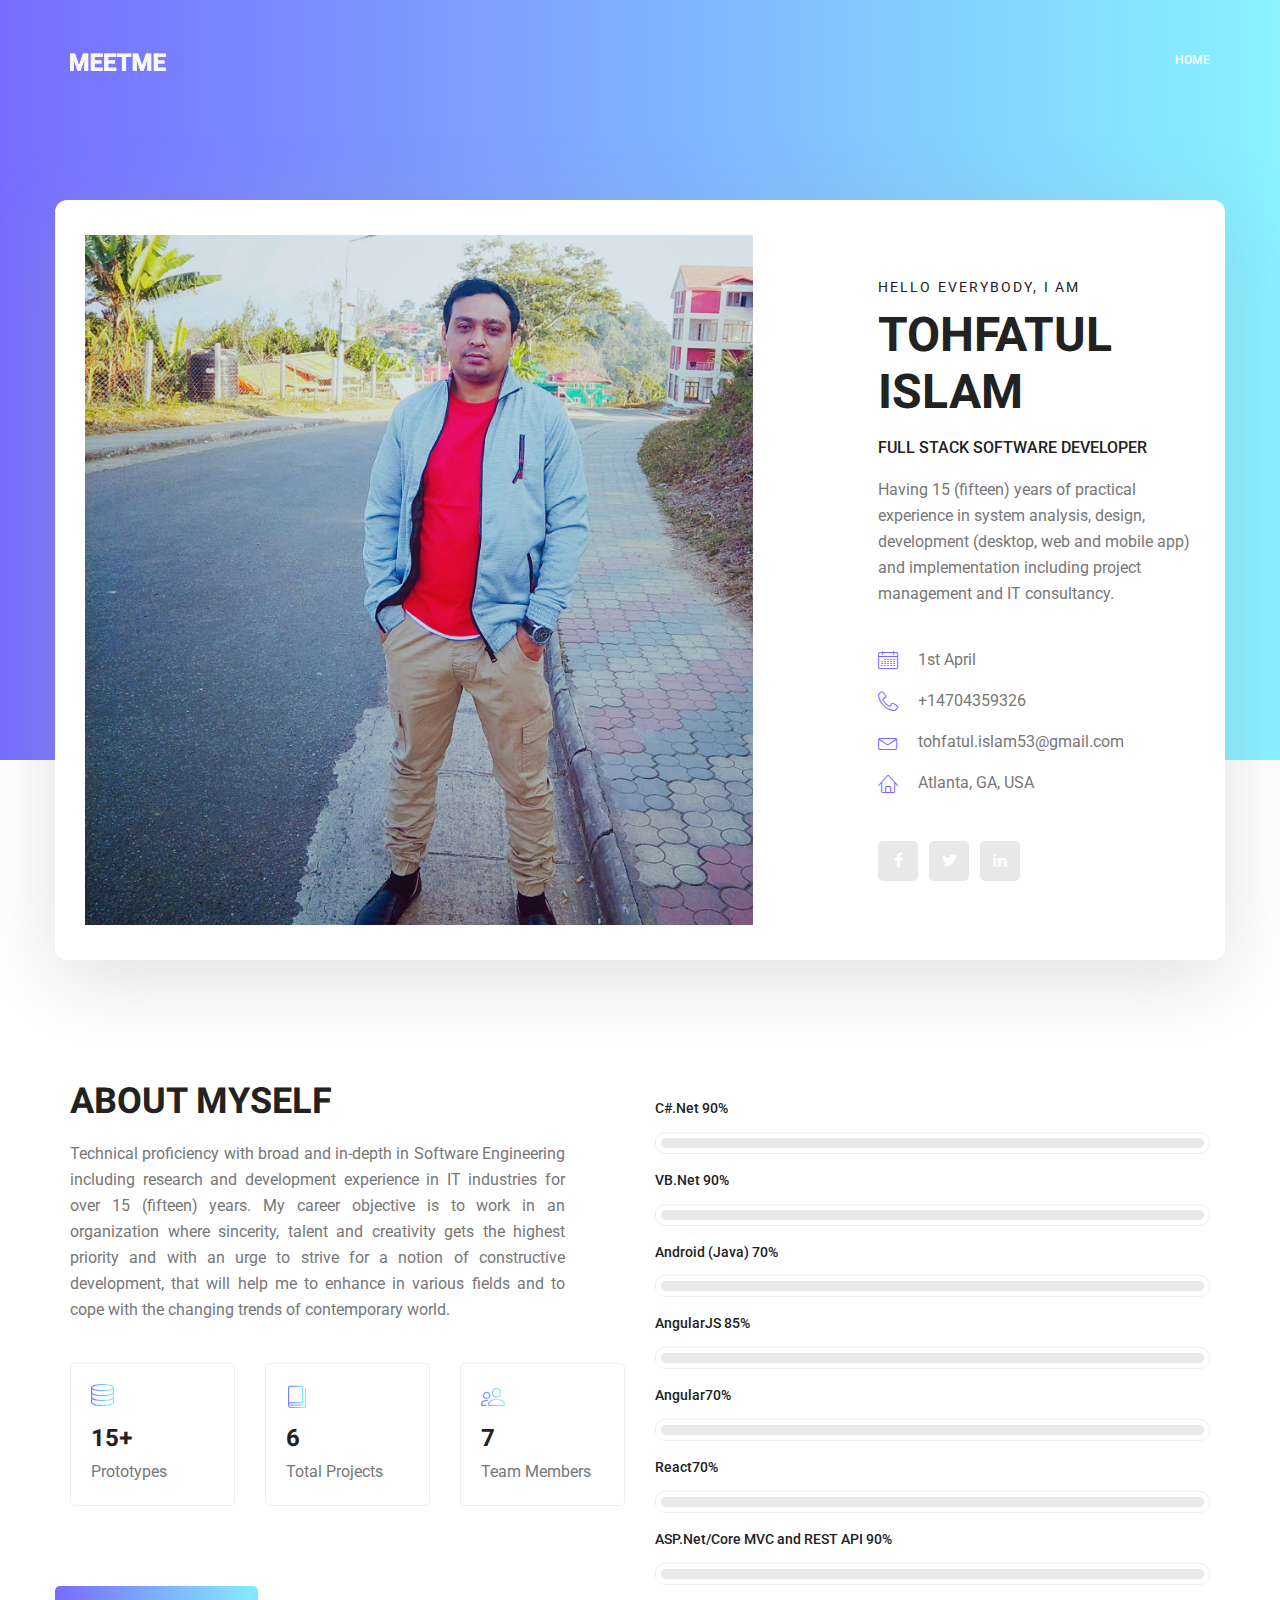
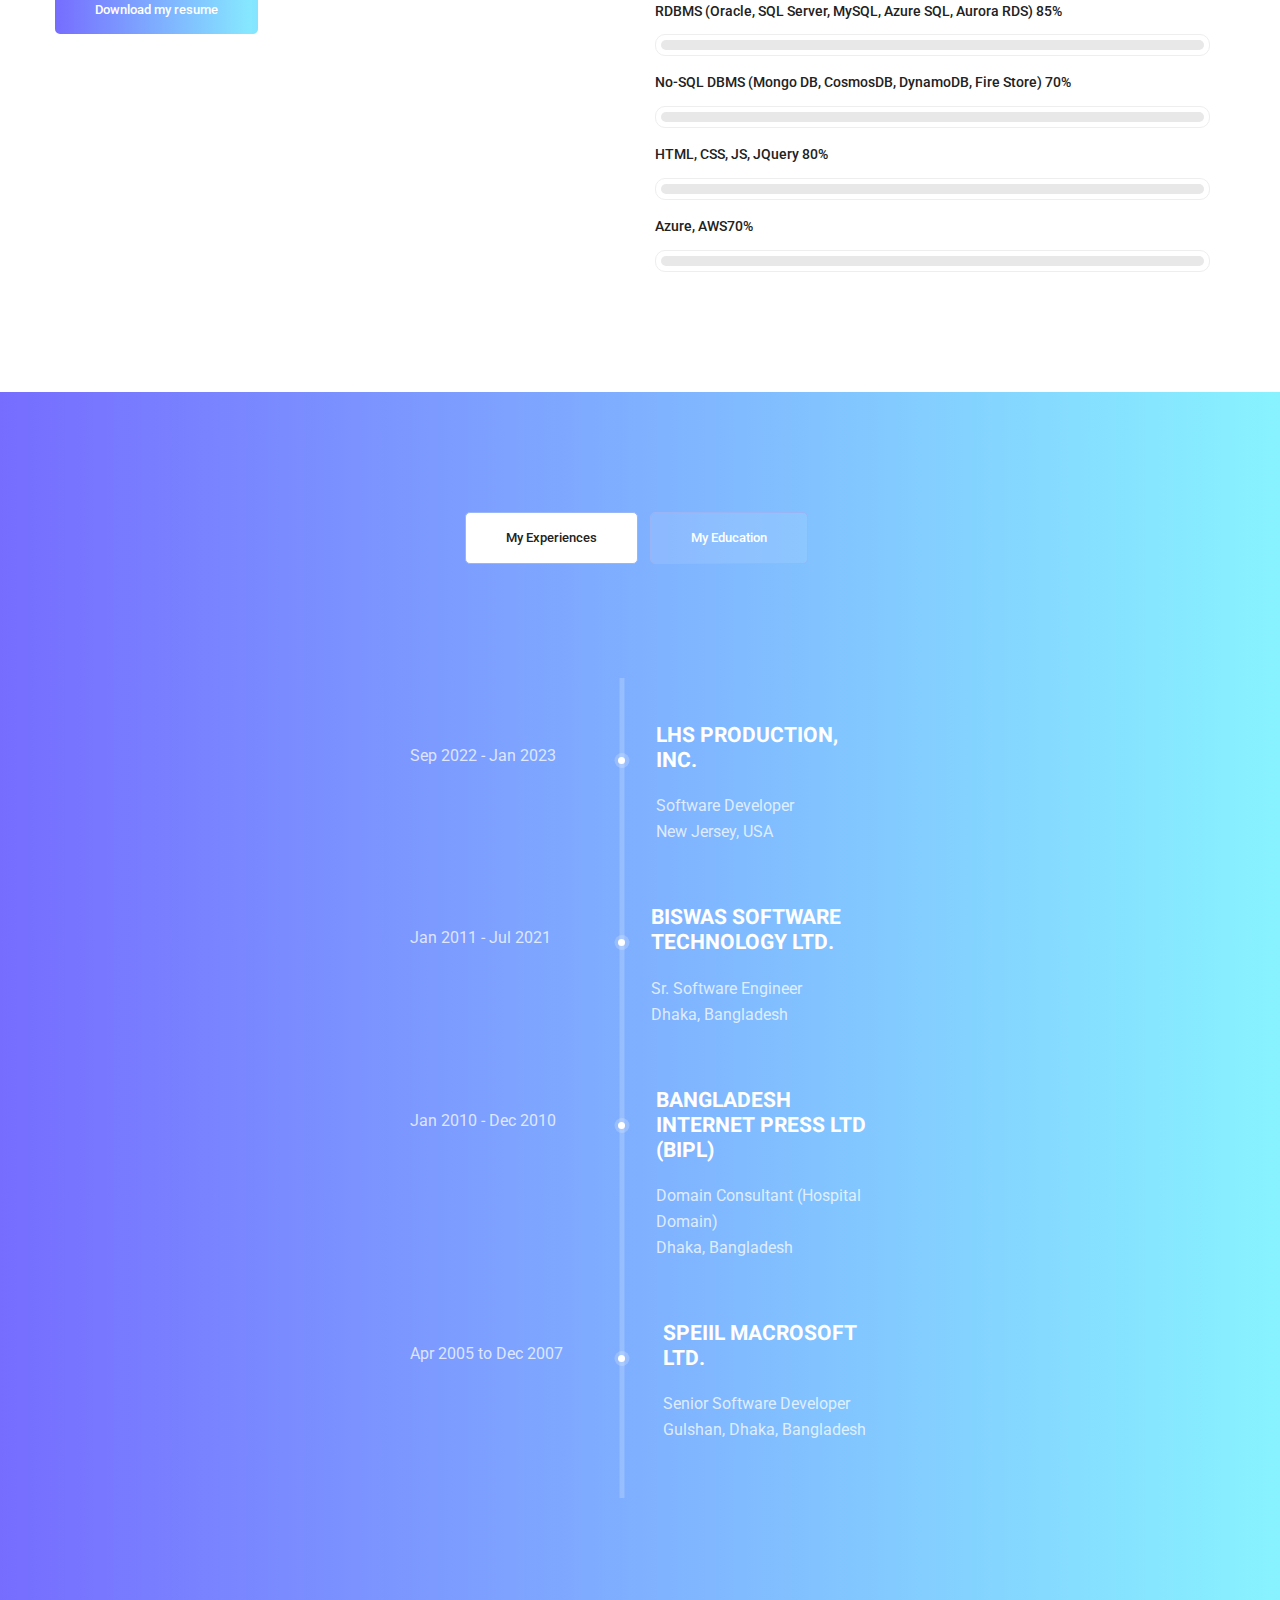
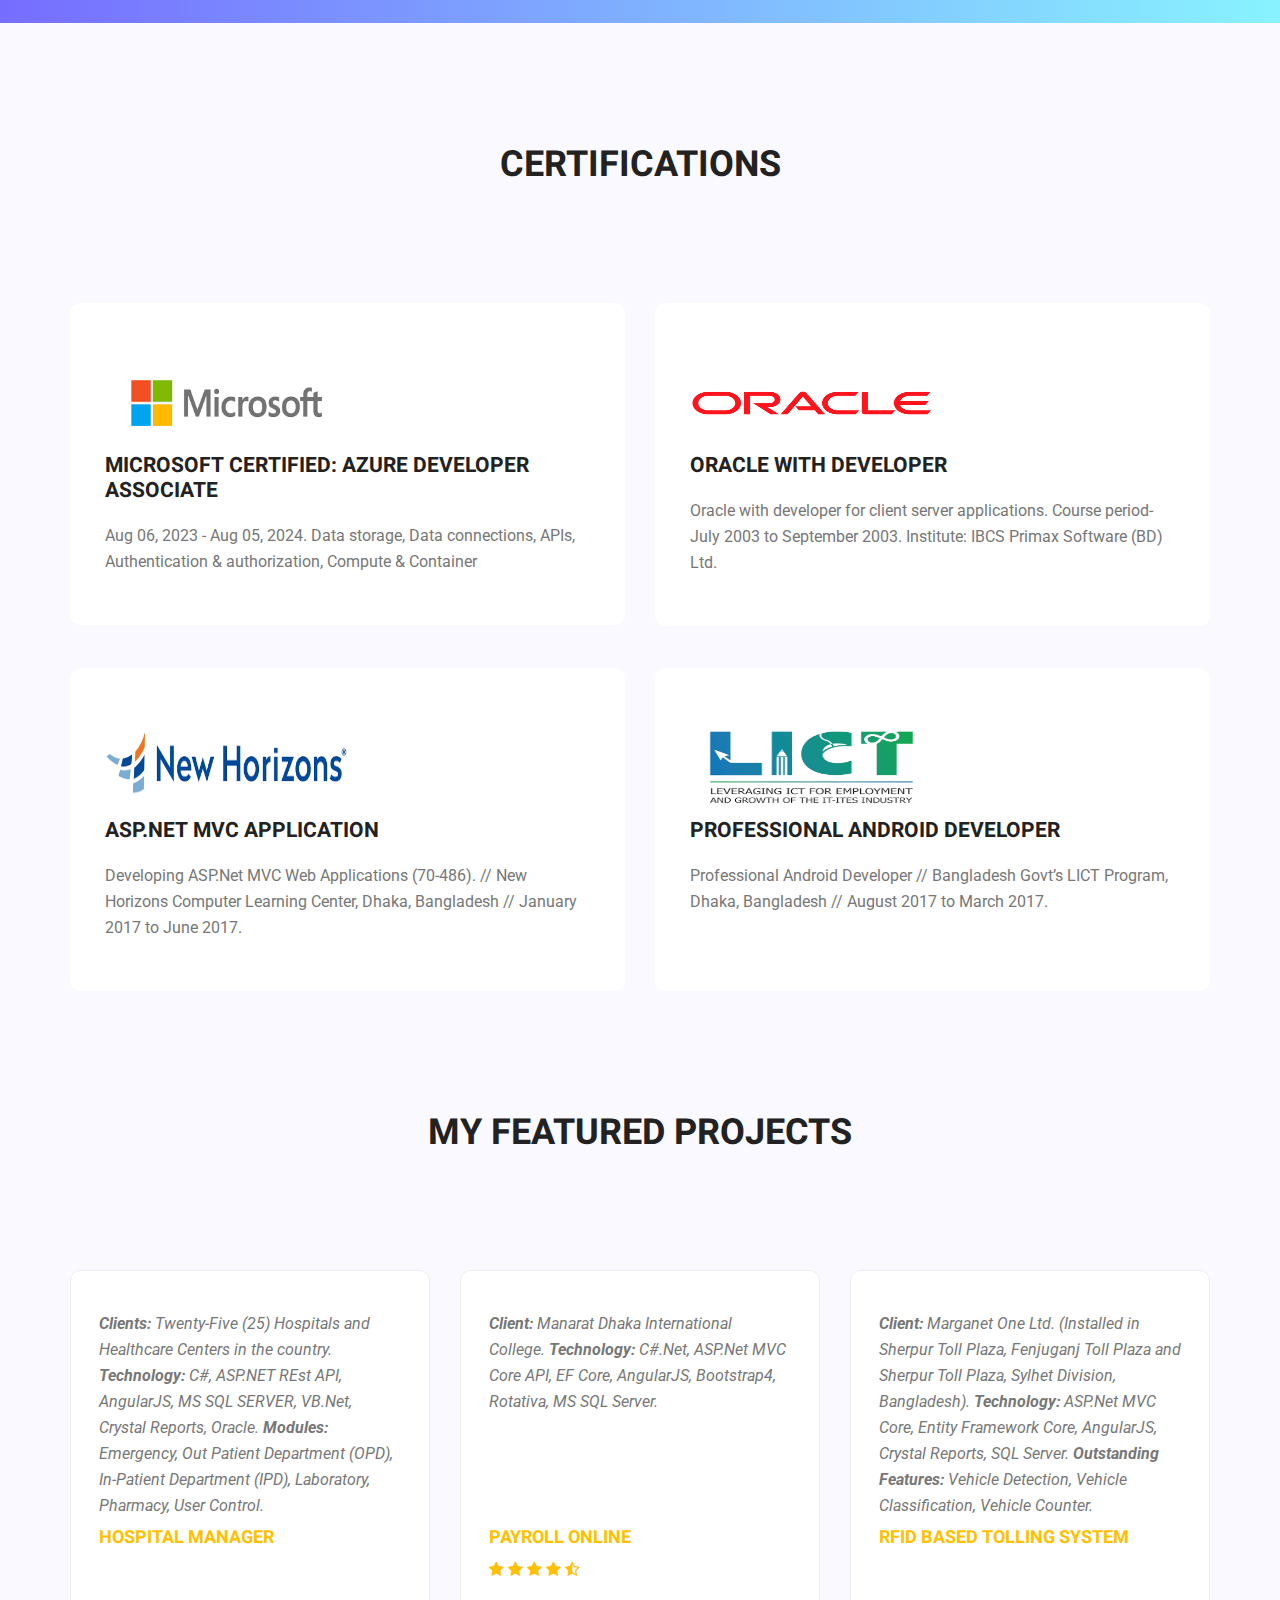
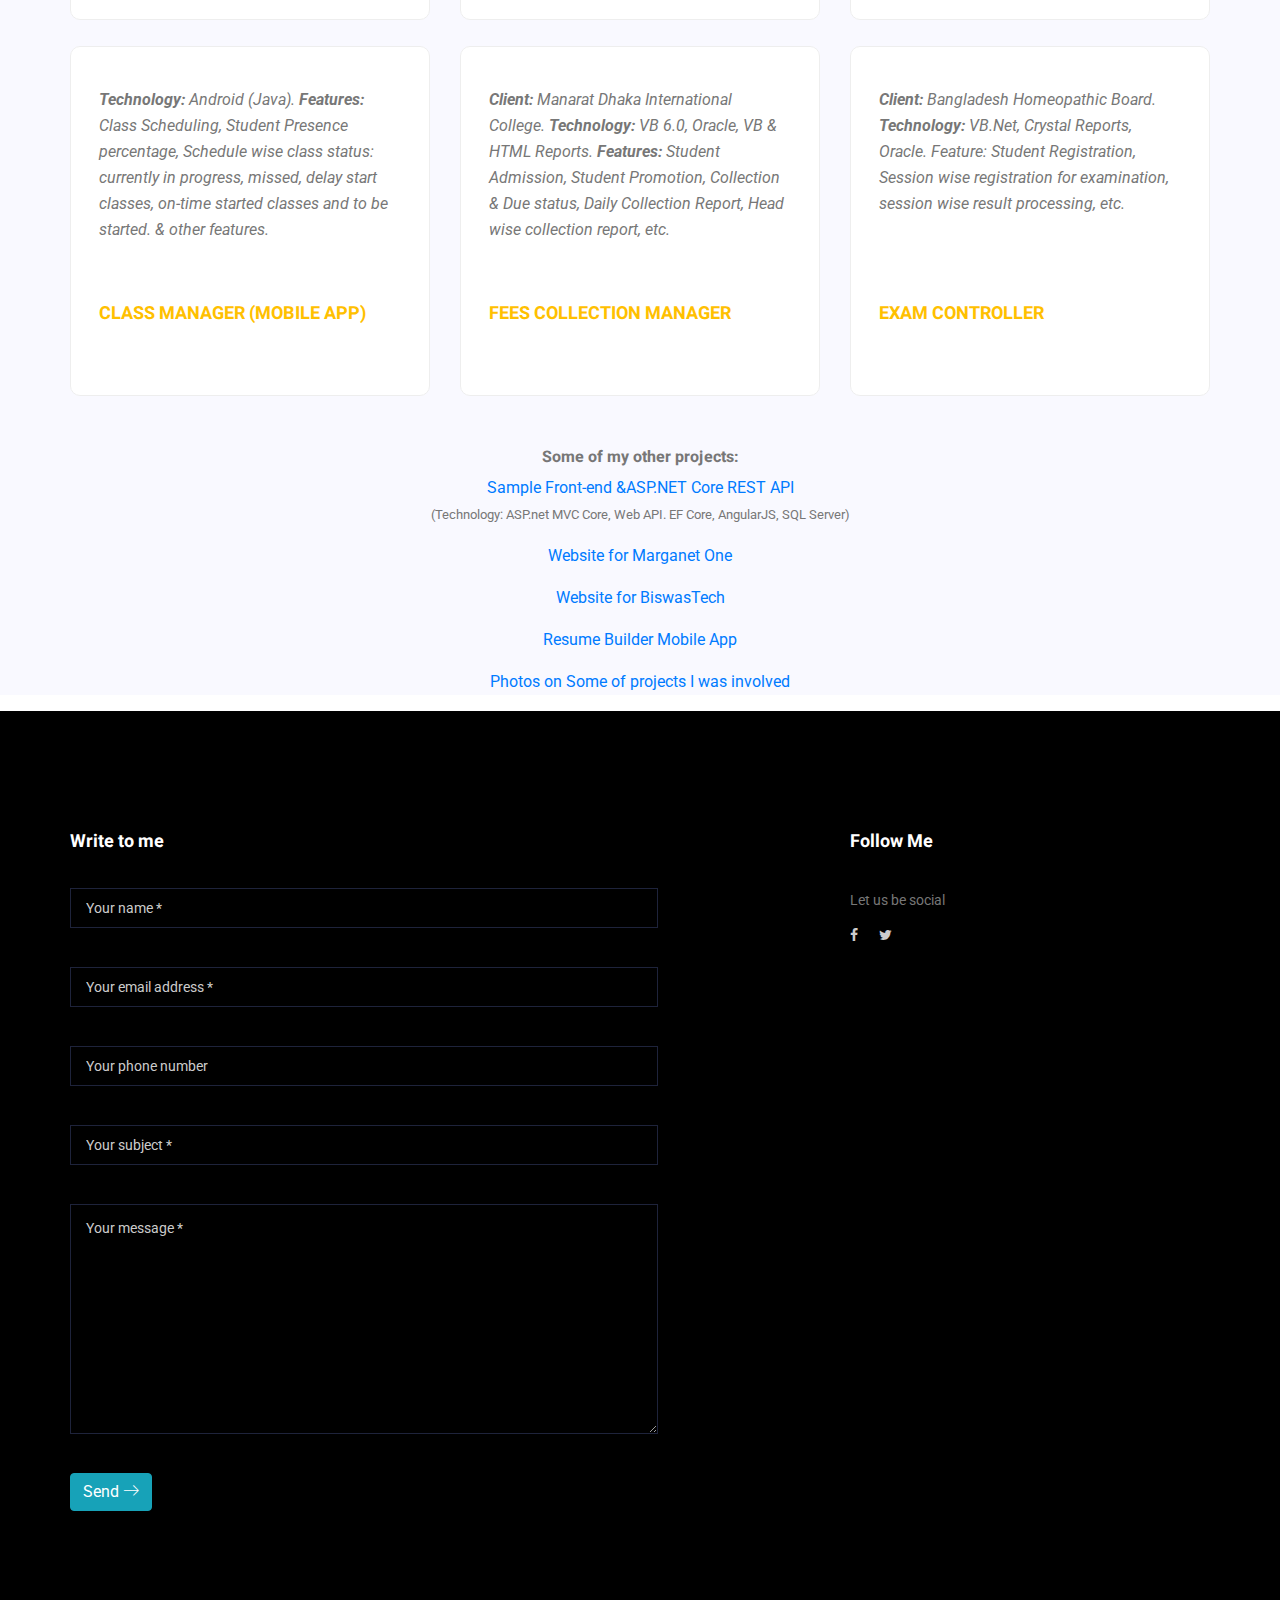
==== commit c5c560ec: "More updates on my profile template and some aws backend works" ====
--- a/index.html
+++ b/index.html
@@ -518,32 +518,85 @@
         <footer class="footer_area p_120">
         	<div class="container">
         		<div class="row footer_inner">
-        			<div class="col-lg-5 col-sm-6">
-        				<aside class="f_widget ab_widget">
-        					<div class="f_title">
-        						<h3>Contact Me:</h3>
-        					</div>
-        					<p>email: tohfatul.iota@gmail.com, mobile: +14704359326</p>
-        					<p><!-- Link back to Colorlib can't be removed. Template is licensed under CC BY 3.0. -->
-Copyright &copy;<script>document.write(new Date().getFullYear());</script> All rights reserved | Tohfatul Islam <i class="fa fa-heart-o" aria-hidden="true"></i>
-<!-- Link back to Colorlib can't be removed. Template is licensed under CC BY 3.0. --></p>
-        				</aside>
-        			</div>
-        			<div class="col-lg-5 col-sm-6">
+        			
+        			<div class="col-lg-8 col-sm-8">
         				<aside class="f_widget news_widget">
         					<div class="f_title">
-        						<h3>Newsletter</h3>
+        						<h3>Write to me</h3>
         					</div>
-        					<p>Stay updated with my latest trends</p>
         					<div id="mc_embed_signup">
                                 <form target="_blank" action="https://spondonit.us12.list-manage.com/subscribe/post?u=1462626880ade1ac87bd9c93a&amp;id=92a4423d01" method="get" class="subscribe_form relative">
-                                	<div class="input-group d-flex flex-row">
-                                        <input name="EMAIL" placeholder="Enter email address" onfocus="this.placeholder = ''" onblur="this.placeholder = 'Email Address '" required="" type="email">
-                                        <button class="btn sub-btn"><span class="lnr lnr-arrow-right"></span></button>		
+                                	<div class="input-group d-flex flex-row">								
+                                        <input 
+										id="yourname"
+										name="yourname" 
+										placeholder="Your name *" 
+										onfocus="this.placeholder = ''" 
+										onblur="this.placeholder = 'Your name here *'" 
+										onkeyup="validateName()"
+										required="" 
+										type="text">
+                                        <span id="name_error"></span>
+                                    </div>	
+									<p>&nbsp;</p>
+									<div class="input-group d-flex flex-row">
+                                        <input 
+										id="email"
+										name="EMAIL" 
+										placeholder="Your email address *" 
+										onfocus="this.placeholder = ''" 
+										onblur="this.placeholder = 'Your email address *'" 
+										onkeyup="validateEmail()"
+										required="" type="email">
+                                       	<span id="email_error"></span>
                                     </div>				
-                                    <div class="mt-10 info"></div>
+									<p>&nbsp;</p>
+									
+									<div class="input-group d-flex flex-row">
+                                        <input 
+										i="phone"
+										name="phone" 
+										placeholder="Your phone number" 
+										onfocus="this.placeholder = ''" 
+										onblur="this.placeholder = 'Your phone number'" 
+										required="" 
+										type="text">
+                                       	
+                                    </div>				
+									<p>&nbsp;</p>
+									
+									<div class="input-group d-flex flex-row">
+                                        <input 
+										id="subject"
+										name="subject" 
+										placeholder="Your subject *" 
+										onfocus="this.placeholder = ''" 
+										onkeyup="validateSubject()"
+										onblur="this.placeholder = 'Your subject *'" 
+										required="" 
+										type="text">
+                                       	<span id="subject_error"></span>
+                                    </div>				
+									<p>&nbsp;</p>
+									<div class="input-group d-flex flex-row">
+                                        <textarea  
+										id="message"
+										name="message" placeholder="Your message *" 
+										onfocus="this.placeholder = ''" onblur="this.placeholder = 'Your message *'" 
+										onkeyup="validateMessage()"
+										rows="8"
+										required="" type="text"></textarea>
+                                       	<span id="message_error"></span>
+                                    </div>				
+									<p>&nbsp;</p>
+									<button class="btn btn-info" onclick="return validateForm()"> Send <span class="lnr lnr-arrow-right"></span></button>
+									<div class="input-group">
+										<span id="submit_error"></span>
+									</div>
+									
                                 </form>
                             </div>
+							
         				</aside>
         			</div>
         			<div class="col-lg-2">
@@ -585,5 +638,89 @@
         <script src="vendors/counter-up/jquery.counterup.min.js"></script>
         <script src="js/mail-script.js"></script>
         <script src="js/theme.js"></script>
+		
+		<script>
+			var yournameError = document.getElementById('name_error');
+			var emailError = document.getElementById('email_error');
+			var subjectError = document.getElementById('subject_error');
+			var messageError = document.getElementById('message_error');
+			var submitError = document.getElementById('submit_error');
+			
+			function validateName(){
+				var yourname = document.getElementById('yourname').value;
+				
+				if(yourname.length == 0){
+					yournameError.innerHTML = 'Name required';
+					return false;
+				}else{
+					yournameError.innerHTML = '';
+				}
+				
+				
+				
+				return true;
+			}
+			
+			function validateEmail(){
+				var email = document.getElementById('email').value;
+				
+				if(email.length == 0){
+					emailError.innerHTML = 'Email required';
+					return false;
+				}else{
+					emailError.innerHTML = '';
+				}
+				
+				if (!email.match(/^[A-Za-z\._\-[0-9]*[@][A-Za-z]*[\.][a-z]{2,4}$/)){
+					emailError.innerHTML = 'Invalid email';
+					return false;
+				}
+				
+				
+				return true;
+			}
+			
+			function validateSubject(){
+				var subject = document.getElementById('subject').value;
+				
+				if(subject.length == 0){
+					subjectError.innerHTML = 'Subject required';
+					return false;
+				}else{
+					subjectError.innerHTML = '';
+				}
+				
+				
+				return true;
+			}
+			
+			function validateMessage(){
+				var message = document.getElementById('message').value;
+				
+				if(message.length == 0){
+					messageError.innerHTML = 'Message required';
+					return false;
+				}else{
+					messageError.innerHTML = '';
+				}
+				
+				
+				
+				return true;
+			}
+			
+			function validateForm(){
+			
+			
+				if(!validateName() || !validateEmail() || !validateSubject() || !validateMessage()){
+				submitError.style.display='block';
+					submitError.innerHTML = 'Please fix error! All (*) fields are required.';
+					setTimeout(function(){submitError.style.display='none';},3000);
+					return false;
+				}
+				
+				
+			}
+		</script>
     </body>
 </html>--- a/css/style.css
+++ b/css/style.css
@@ -2928,7 +2928,7 @@
     font-family: "Roboto", sans-serif;
     color: #777777;
     margin-bottom: 15px; }
-  .news_widget .input-group input {
+  .news_widget .input-group input{
     height: 40px;
     background: transparent;
     border-radius: 0px;
@@ -2961,6 +2961,45 @@
       font-family: "Roboto", sans-serif;
       font-weight: normal;
       color: #cccccc; }
+  
+  .input-group span{
+	  color: red;
+	  padding-left:10px;
+	  font-size:14px;
+  }
+	.news_widget .input-group textarea{
+    height: 100%;
+    background: transparent;
+    border-radius: 0px;
+    width: 80%;
+    border: none;
+    padding: 10px 15px;
+    border: 1px solid #1e233b;
+    font-size: 14px;
+    font-family: "Roboto", sans-serif;
+    color: #cccccc;
+    outline: none;
+    box-shadow: none; }
+    .news_widget .input-group textarea.placeholder {
+      font-size: 14px;
+      font-family: "Roboto", sans-serif;
+      font-weight: normal;
+      color: #cccccc; }
+    .news_widget .input-group textarea:-moz-placeholder {
+      font-size: 14px;
+      font-family: "Roboto", sans-serif;
+      font-weight: normal;
+      color: #cccccc; }
+    .news_widget .input-group textarea::-moz-placeholder {
+      font-size: 14px;
+      font-family: "Roboto", sans-serif;
+      font-weight: normal;
+      color: #cccccc; }
+    .news_widget .input-group textarea::-webkit-input-placeholder {
+      font-size: 14px;
+      font-family: "Roboto", sans-serif;
+      font-weight: normal;
+      color: #cccccc; }
   .news_widget .input-group .sub-btn {
     border-radius: 0px;
     background-image: -moz-linear-gradient(0deg, #766dff 0%, #88f3ff 100%);
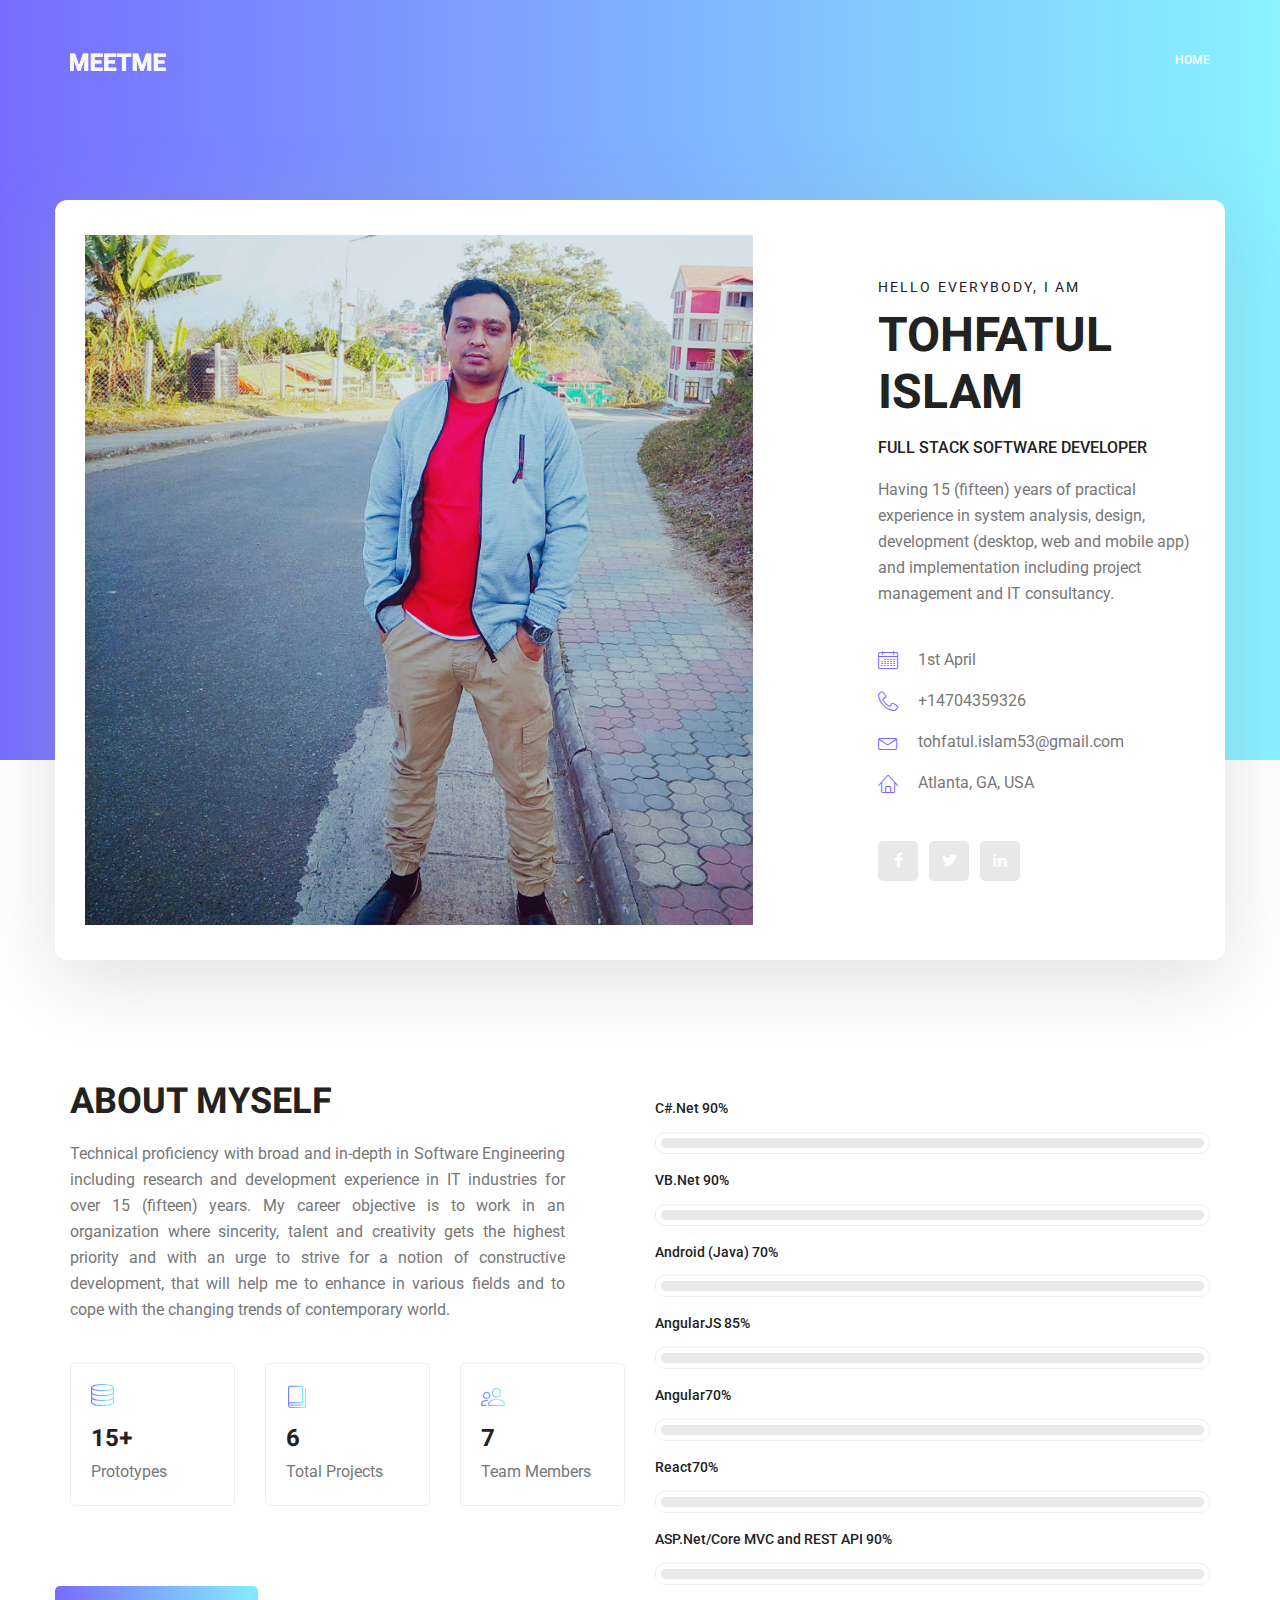
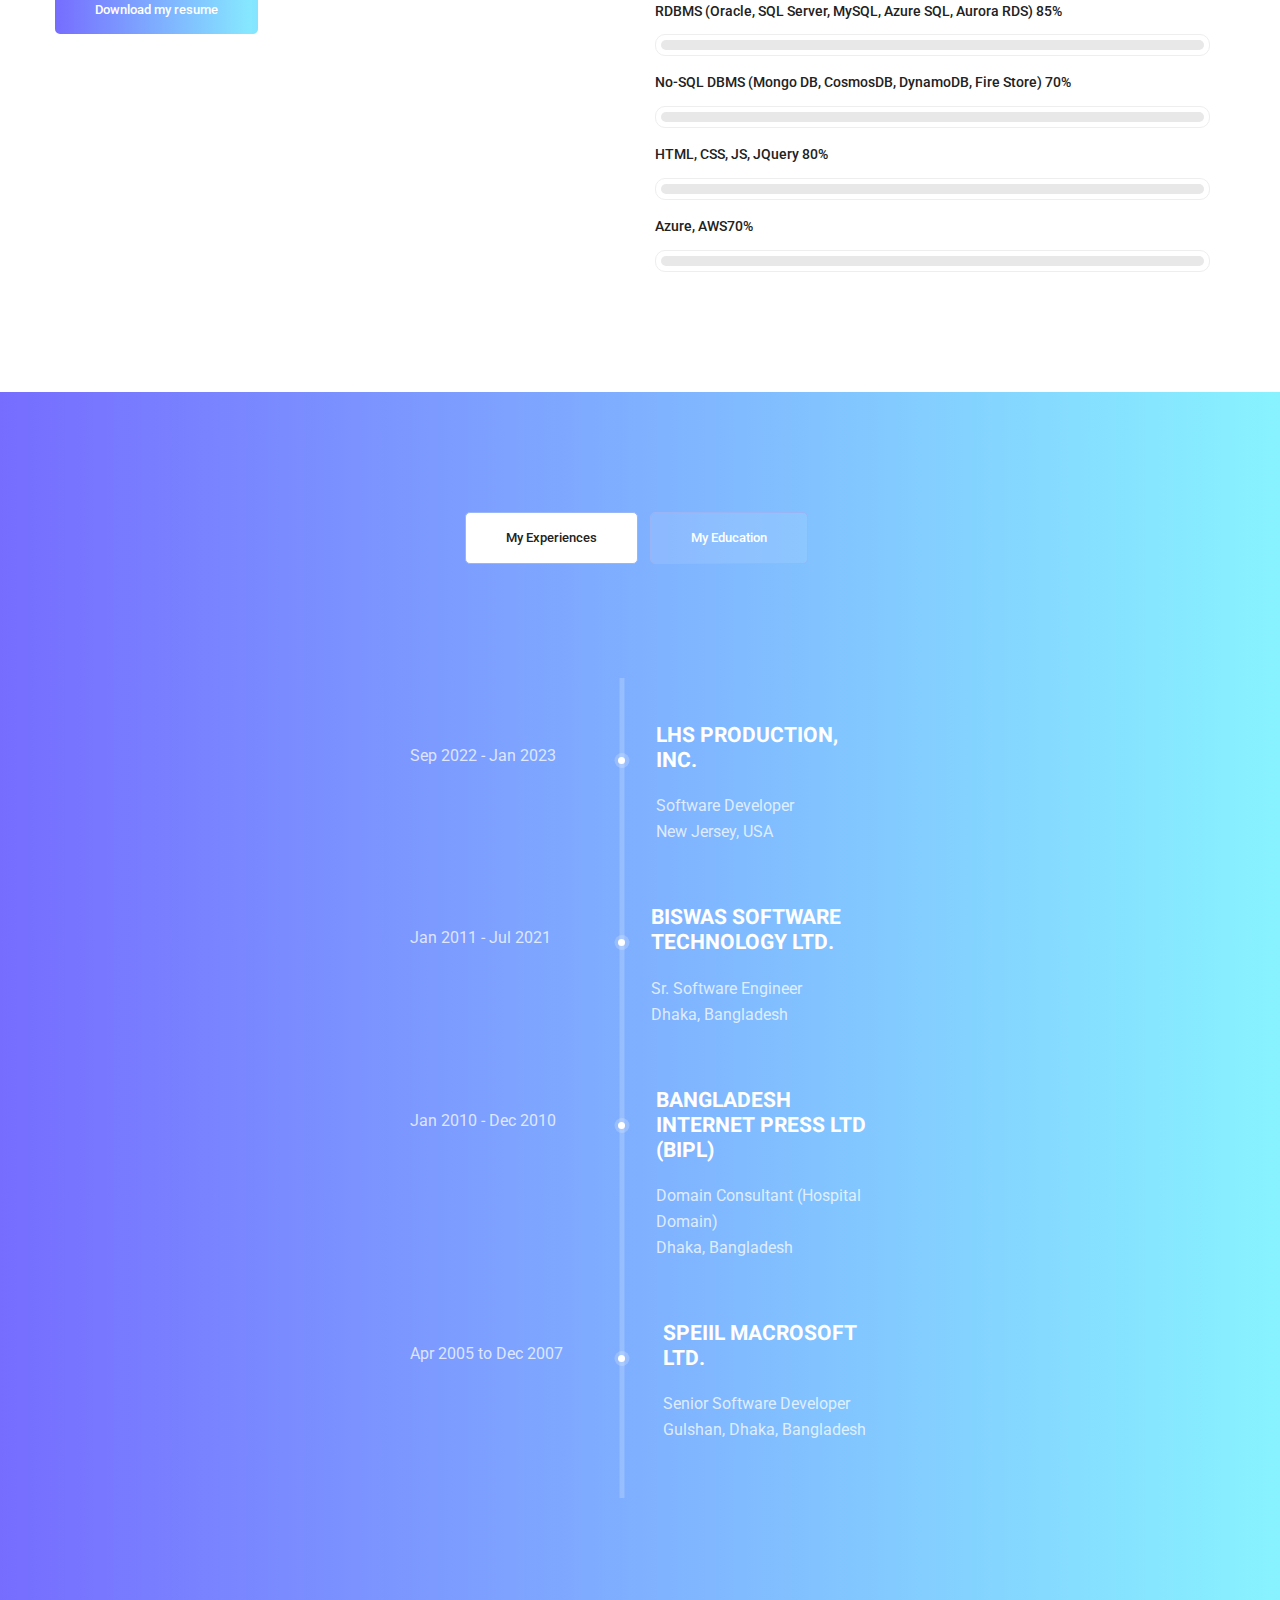
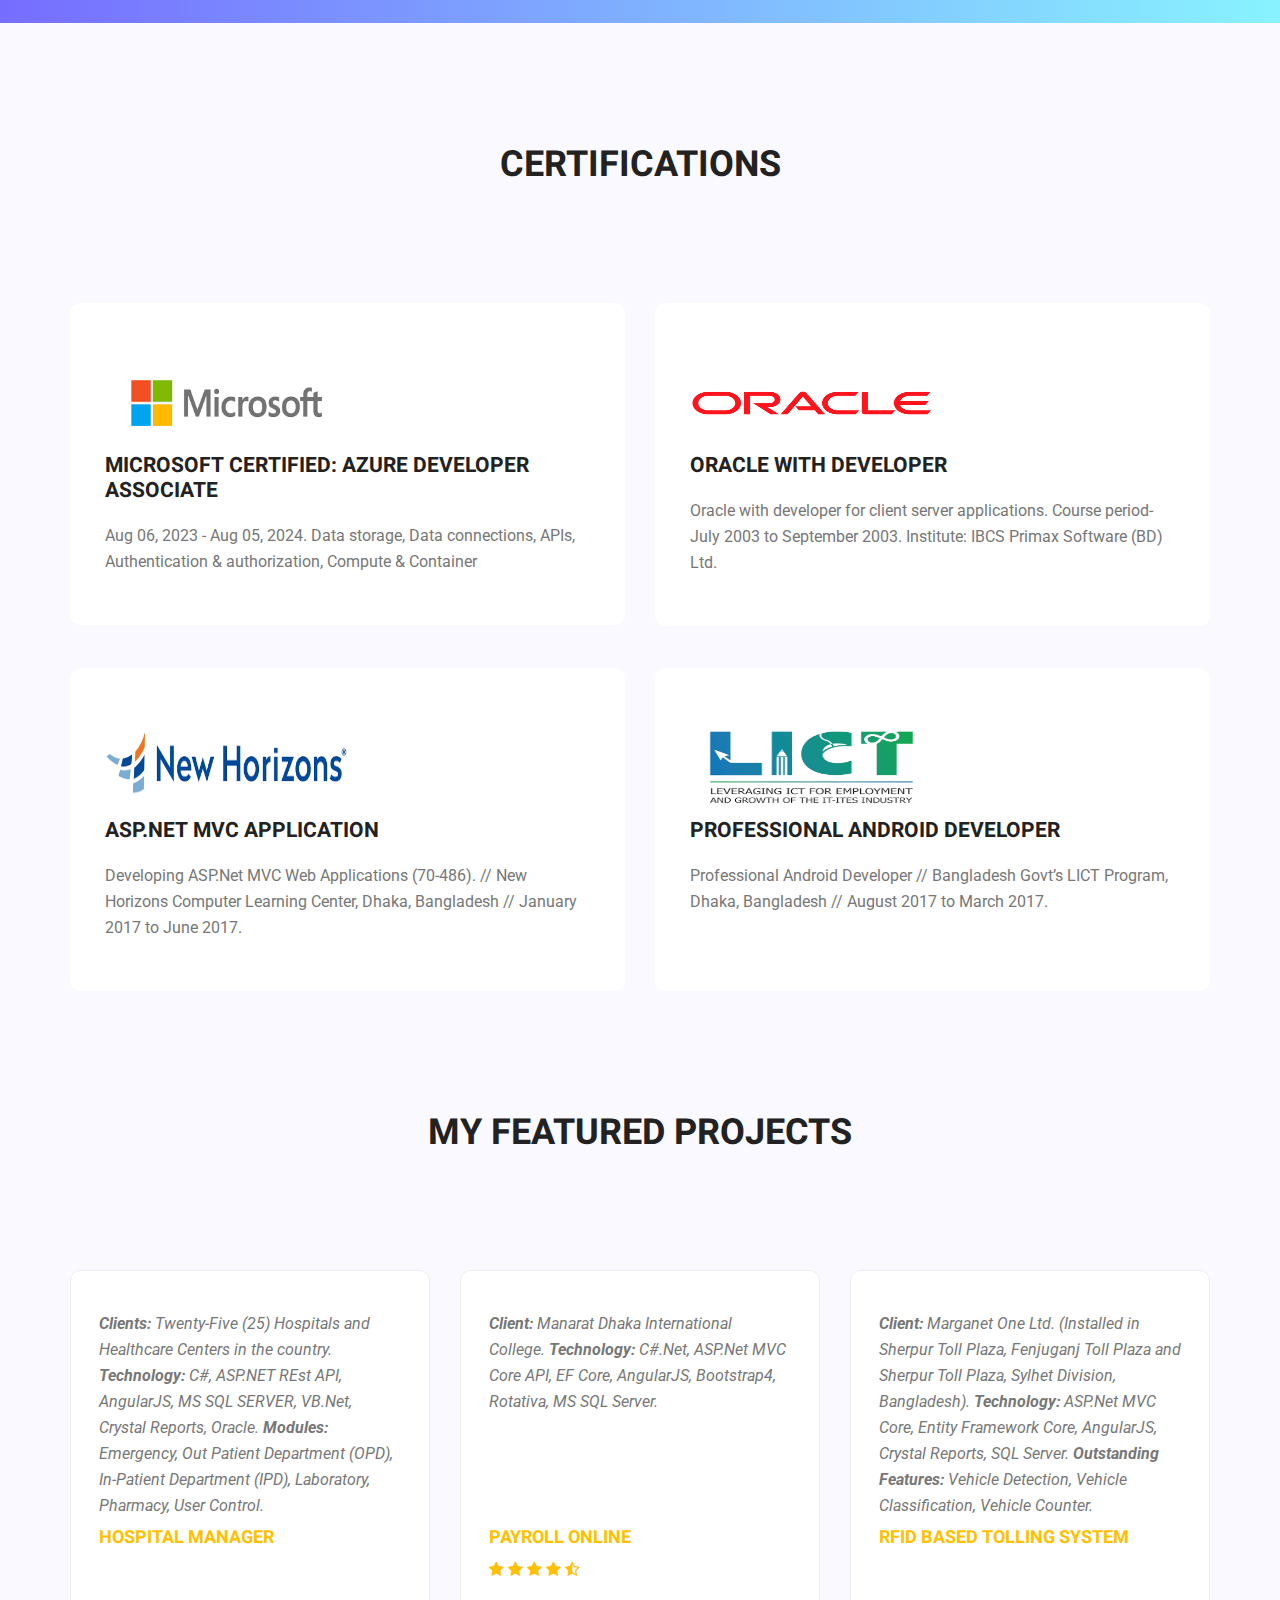
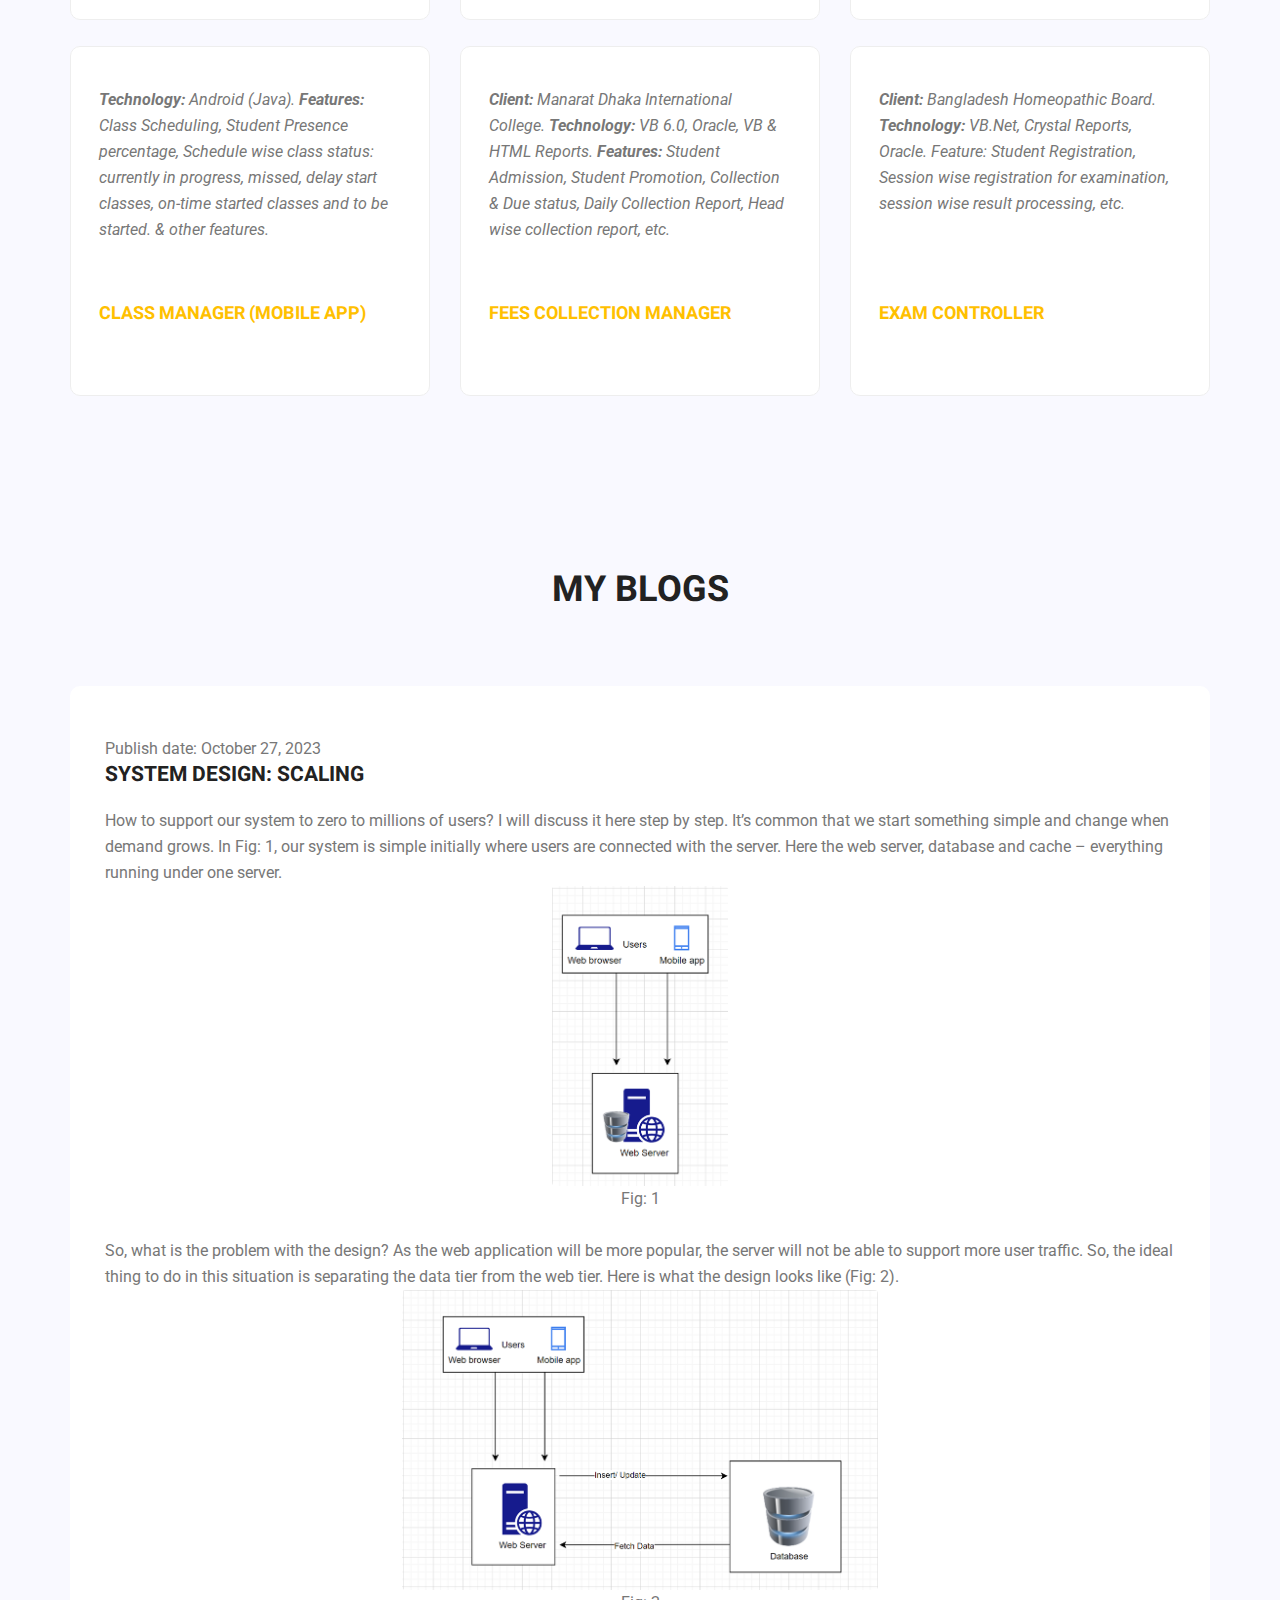
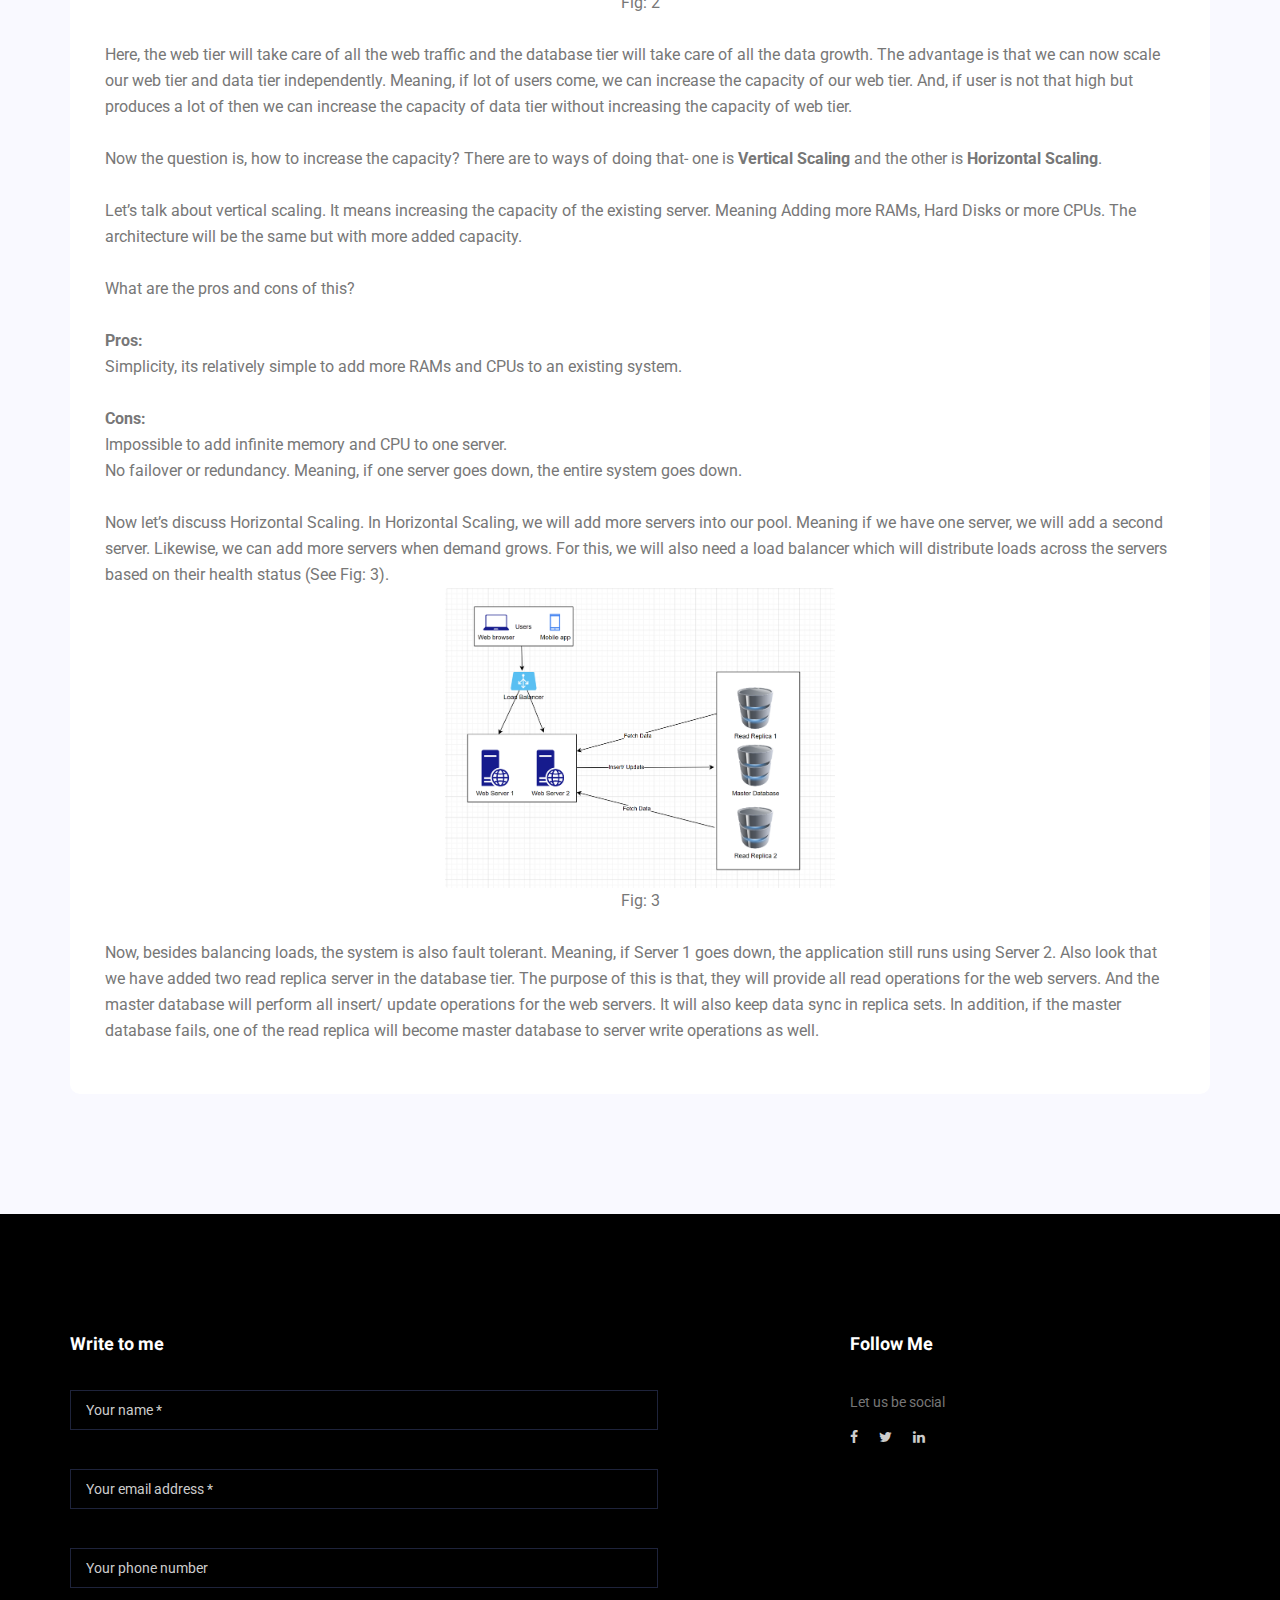
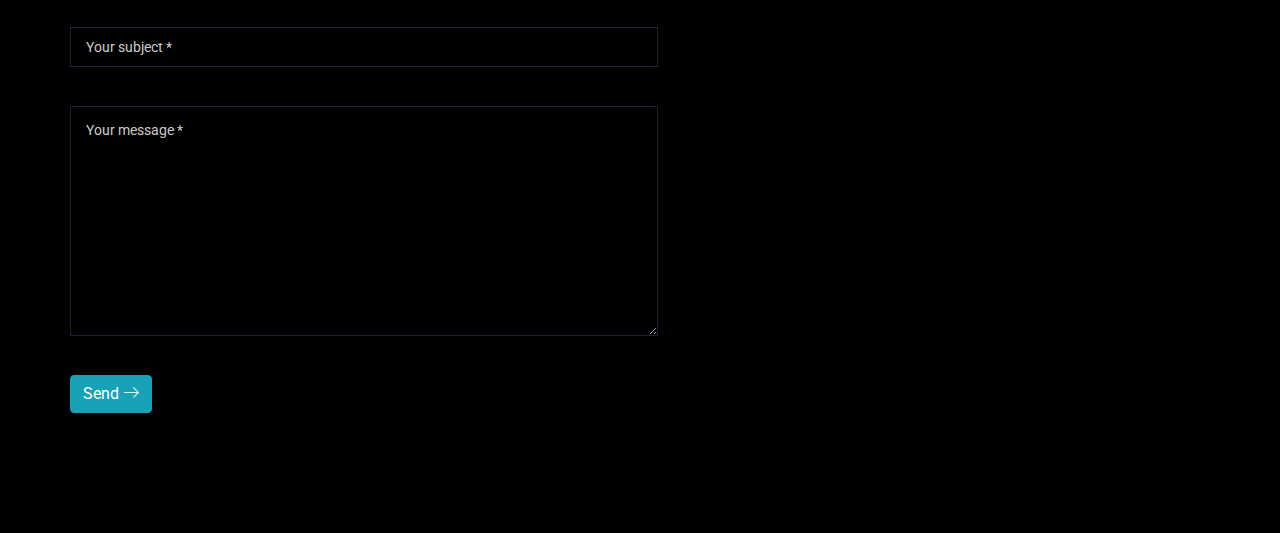
==== commit 9aeabf24: "finalization" ====
--- a/index.html
+++ b/index.html
@@ -469,7 +469,7 @@
 										&amp; other features.
 									</p>								
 									
-									<h4><a href="https://youtu.be/Wln2hZe55jo" target="_blank">Class Manager (Mobile App)</a></h4>
+									<h4><a href="#" target="_blank">Class Manager (Mobile App)</a></h4>
 									
 								</div>
 							</div>
@@ -500,20 +500,101 @@
 					<br>
 					<br>
 
-					<div class="text-center">
-							<h5>Some of my other projects:</h5>
-						<p><a href="https://youtu.be/bDq18hqsyz0" target="_blank">Sample Front-end &amp;ASP.NET Core REST API </a> <br><span class="small">(Technology: ASP.net MVC Core, Web API. EF Core, AngularJS, SQL Server)</span></p>											
-						<p><a href="http://marganetone.net/" target="_blank">Website for Marganet One</a></p>
-						<p><a href="http://biswastec.com/" target="_blank">Website for BiswasTech</a></p>
-						<p><a href="https://youtu.be/9YVGvxEUdZ4?si=3bHR7wfQF03izrNZ" target="_blank">Resume Builder Mobile App</a></p>
-						<p><a href="https://drive.google.com/open?id=1mpWMTAWspR2OeYb10xmoBkICe3zt8Ch8" target="_blank">Photos on Some of projects I was involved</a></p>
-
-					</div>
+					
         		</div>
 			</div>
         </section>
         <!--================End Testimonials Area =================-->
         
+		 <!--================Blog Area =================-->
+        <section class="feature_area p_120">
+        	<div class="container">
+        		<div class="main_title">
+        			<h2>My Blogs</h2>
+        			
+        		</div>
+        		
+				
+				
+				<div class="feature_inner row">
+				
+					<div class="col-lg-12 col-md-12">
+        				<div class="feature_item">
+							
+							<p>Publish date: October 27, 2023</p>
+							
+							
+        					<h4>System Design: Scaling</h4>
+							<p>How to support our system to zero to millions of users? I will discuss it here step by step. 
+							It’s common that we start something simple and change when demand grows. In Fig: 1, our system is simple initially where 
+							users are connected with the server. Here the web server, database and cache – everything running under one server.</p>
+							
+							<img src="img/fig1.png" class="rounded mx-auto d-block" alt="oracle logo" height= "300px"/>
+							<p class="text-center">Fig: 1</p>
+							<br/>
+							
+							<p>
+								So, what is the problem with the design? As the web application will be more popular, 
+								the server will not be able to support more user traffic. So, the ideal thing to do in 
+								this situation is separating the data tier from the web tier. Here is what the design looks like (Fig: 2).
+							</p>
+							
+							<img src="img/fig2.png" class="rounded mx-auto d-block" alt="oracle logo" height= "300px"/>
+							<p class="text-center">Fig: 2</p>
+							<br/>
+							<p>
+								Here, the web tier will take care of all the web traffic and the database tier will take care of all the data growth. 
+								The advantage is that we can now scale our web tier and data tier independently. 
+								Meaning, if lot of users come, we can increase the capacity of our web tier. 
+								And, if user is not that high but produces a lot of then we can increase the capacity of data tier without 
+								increasing the capacity of web tier. 
+							</p>
+							<p>&nbsp;</p>
+							<p>
+							Now the question is, how to increase the capacity? There are to ways of doing that- one is <strong>Vertical Scaling</strong> and the other is <strong>Horizontal Scaling</strong>.
+							</p>
+							
+							<br/>
+							<p>
+							Let’s talk about vertical scaling. It means increasing the capacity of the existing server. 
+							Meaning Adding more RAMs, Hard Disks or more CPUs. The architecture will be the same but with more added capacity. 
+							<br/><br/>What are the pros and cons of this? </br>
+							<br/>
+							<strong>Pros:</strong><br/>
+							Simplicity, its relatively simple to add more RAMs and CPUs to an existing system.<br/><br/>
+							<strong>Cons:</strong><br/>
+							Impossible to add infinite memory and CPU to one server.<br/>
+							No failover or redundancy. Meaning, if one server goes down, the entire system goes down.
+
+							</p>
+							<br/>
+							<p>
+							Now let’s discuss Horizontal Scaling. In Horizontal Scaling, we will add more servers into our pool. 
+							Meaning if we have one server, we will add a second server. Likewise, we can add more servers when demand grows. 
+							For this, we will also need a load balancer which will distribute loads across the servers based on their health status (See Fig: 3).
+							
+							</p>
+							<img src="img/fig3.png" class="rounded mx-auto d-block" alt="oracle logo" height= "300px"/>
+							<p class="text-center">Fig: 3</p>
+							<br/>
+							<p>
+							Now, besides balancing loads, the system is also fault tolerant. Meaning, if Server 1 goes down, the application still runs using Server 2. 
+							Also look that we have added two read replica server in the database tier. The purpose of this is that, 
+							they will provide all read operations for the web servers. And the master database will perform all insert/ update operations 
+							for the web servers. It will also keep data sync in replica sets. In addition, if the master database fails, one of the read replica 
+							will become master database to server write operations as well. 
+							</p>
+        				</div>
+        			</div>
+					
+        			
+        			
+        		</div>
+				
+        	</div>
+        </section>
+        <!--================End Feature Area =================-->
+		
         <!--================Footer Area =================-->
         <footer class="footer_area p_120">
         	<div class="container">
@@ -554,7 +635,7 @@
 									
 									<div class="input-group d-flex flex-row">
                                         <input 
-										i="phone"
+										id="phone"
 										name="phone" 
 										placeholder="Your phone number" 
 										onfocus="this.placeholder = ''" 
@@ -589,7 +670,7 @@
                                        	<span id="message_error"></span>
                                     </div>				
 									<p>&nbsp;</p>
-									<button class="btn btn-info" onclick="return validateForm()"> Send <span class="lnr lnr-arrow-right"></span></button>
+									<button id="btn_submit" class="btn btn-info" onclick="return validateForm()"> Send <span class="lnr lnr-arrow-right"></span></button>
 									<div class="input-group">
 										<span id="submit_error"></span>
 									</div>
@@ -607,7 +688,8 @@
         					<p>Let us be social</p>
         					<ul class="list">
         						<li><a href="https://www.facebook.com/tohfatul"><i class="fa fa-facebook"></i></a></li>
-        						<li><a href="https://twitter.com/TohfatulM"><i class="fa fa-twitter"></i></a></li>  						
+        						<li><a href="https://twitter.com/TohfatulM"><i class="fa fa-twitter"></i></a></li>  
+								<li><a href="https://www.linkedin.com/in/tohfatul-Islam"><i class="fa fa-linkedin"></i></a></li> 								
         					</ul>
         				</aside>
         			</div>
@@ -709,18 +791,75 @@
 				return true;
 			}
 			
+			
 			function validateForm(){
 			
 			
 				if(!validateName() || !validateEmail() || !validateSubject() || !validateMessage()){
 				submitError.style.display='block';
+				submitError.style.color='red';
 					submitError.innerHTML = 'Please fix error! All (*) fields are required.';
 					setTimeout(function(){submitError.style.display='none';},3000);
 					return false;
 				}
 				
-				
+				document.getElementById('btn_submit').disabled = true;
+				
+				let yourname = document.getElementById('yourname').value;
+				let email = document.getElementById('email').value;
+				let phone = document.getElementById('phone').value;
+				let subject = document.getElementById('subject').value;
+				let message = document.getElementById('message').value;
+				
+				var xhr = new XMLHttpRequest();
+				var url = "https://0ncrroi579.execute-api.us-east-1.amazonaws.com/V1/sendemail";
+				xhr.open("POST", url, true);
+				xhr.setRequestHeader("Content-Type", "application/json");
+				xhr.onreadystatechange = function () {
+					if (xhr.readyState === 4 && xhr.status === 200) {
+						var json = JSON.parse(xhr.responseText);
+						console.log(json);
+						
+						submitError.style.display='block';
+						submitError.style.color='green';
+						submitError.innerHTML = 'Message sent successfull!';
+						document.getElementById('btn_submit').disabled = false;
+						setTimeout(function(){submitError.style.display='none';},3000);
+					}
+				};
+				var data = JSON.stringify({
+					"webSenderName": yourname,
+					"subjectt": subject,
+					"webSenderEmail": email,
+					"webSenderPhone": phone,
+					"webSenderMessage": message});
+				
+				
+				
+				xhr.send(data);
+				
+				setTimeout(function(){
+					submitError.style.display='block';
+					submitError.style.color='green';
+					submitError.innerHTML = 'Message sent successfull!';
+					
+					
+					document.getElementById('yourname').value ='';
+					document.getElementById('email').value ='';
+					document.getElementById('phone').value ='';
+					document.getElementById('subject').value ='';
+					document.getElementById('message').value ='';
+					
+				},3000);
+				
+				
+				
+				setTimeout(function(){
+				submitError.style.display='none'; 
+				document.getElementById('btn_submit').disabled = false;},9000);
 			}
+			
+			
 		</script>
     </body>
 </html>